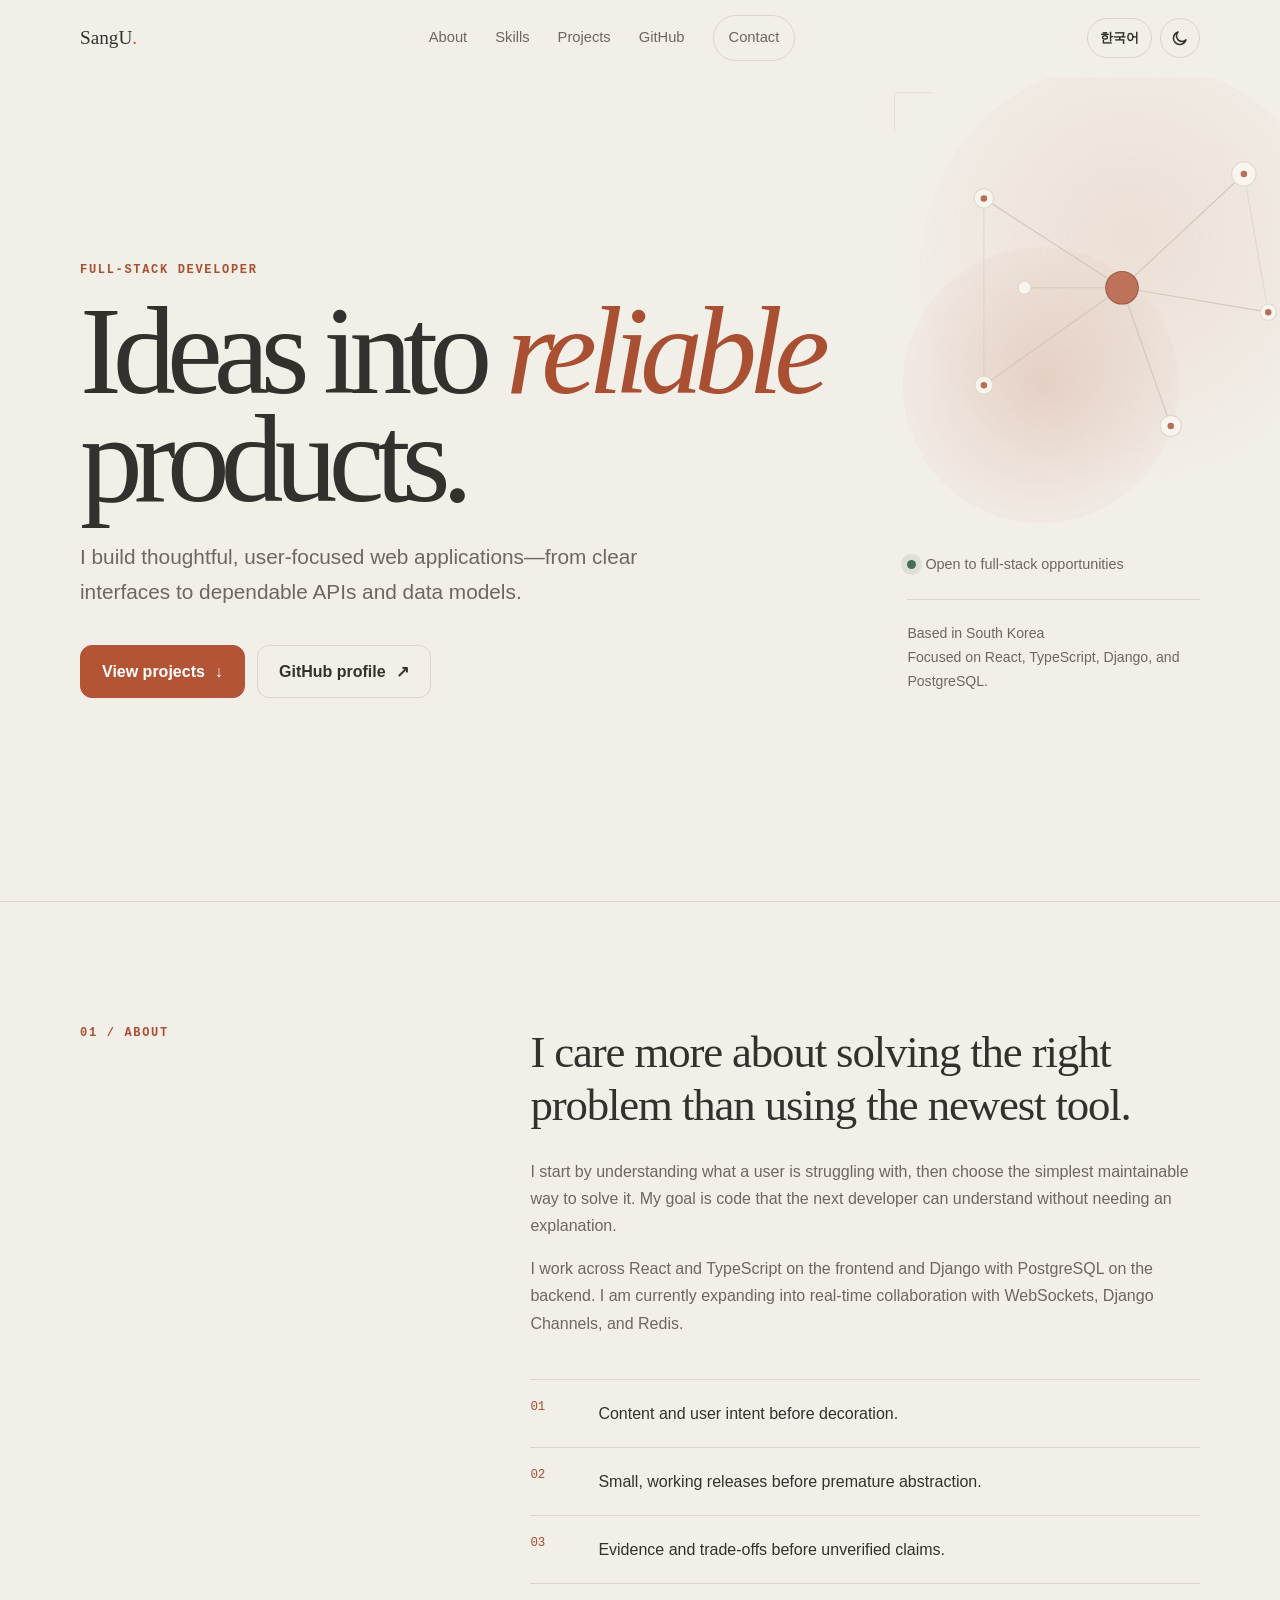
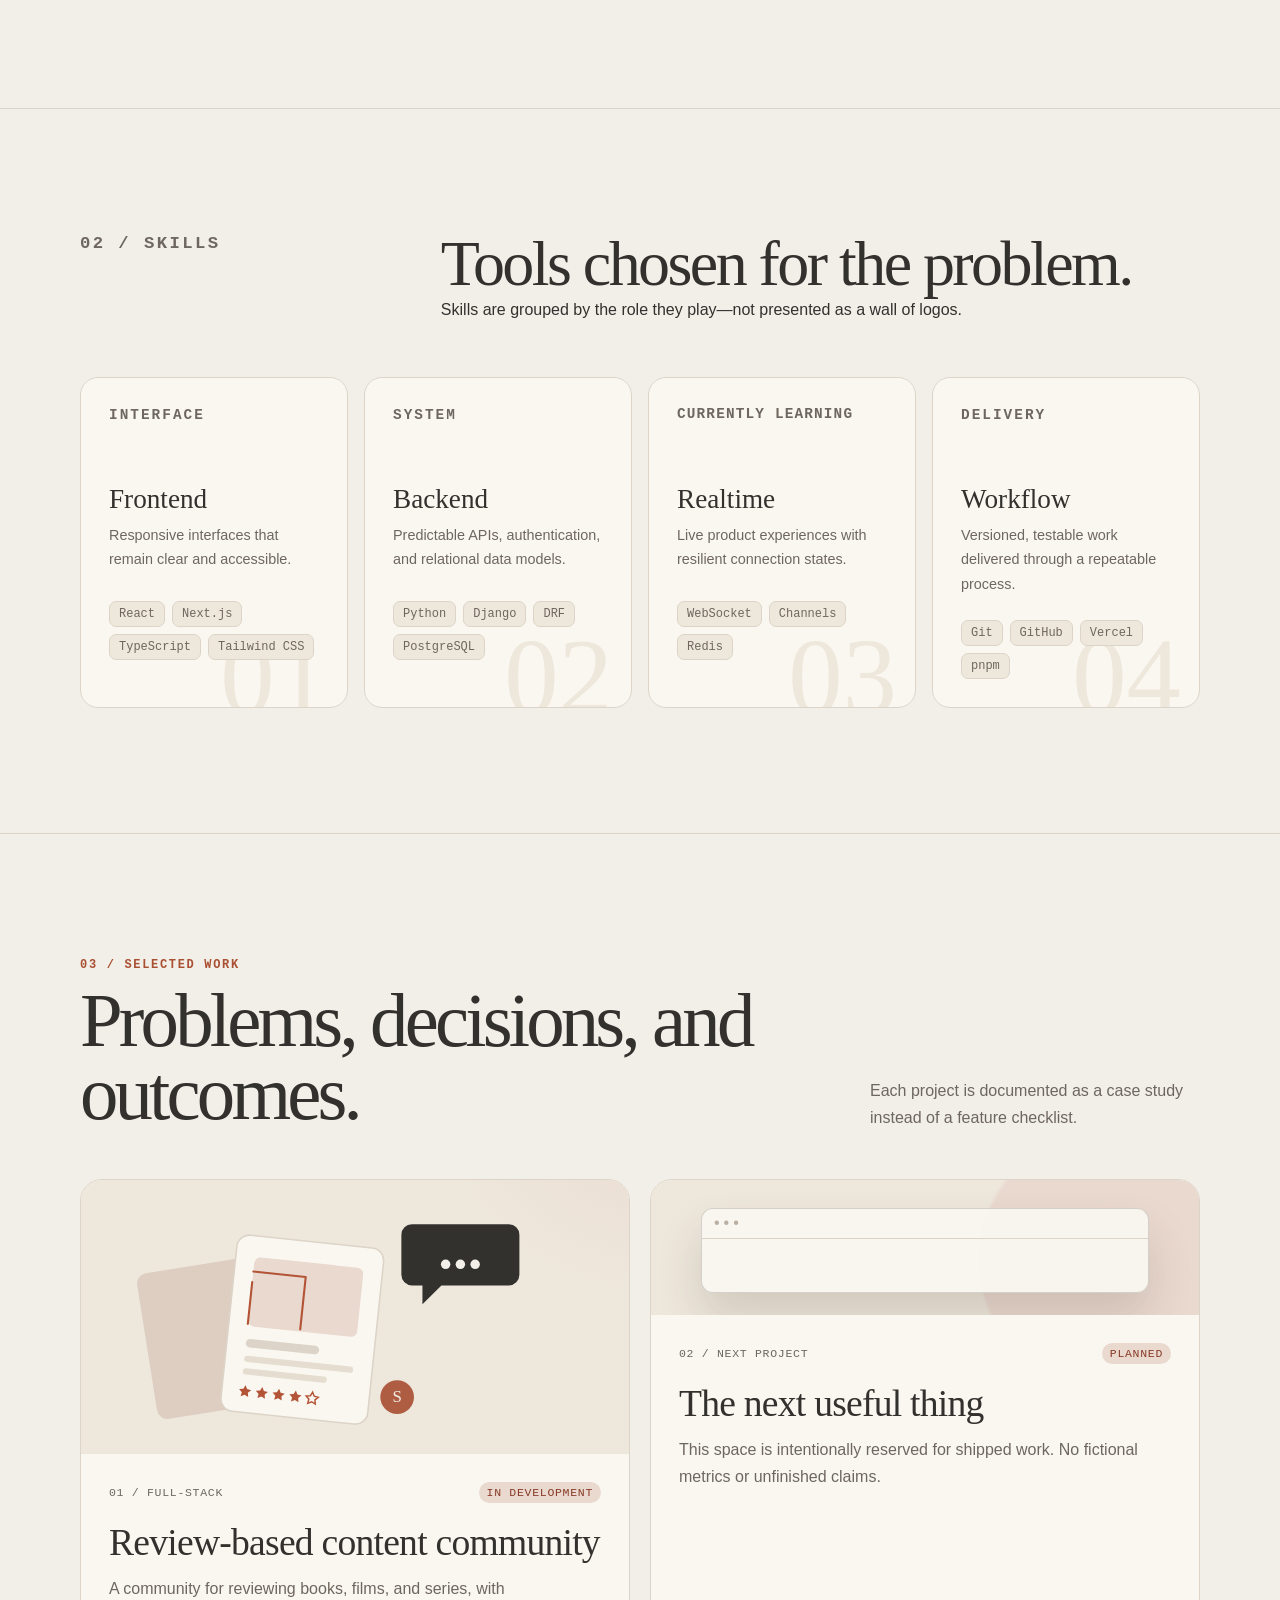
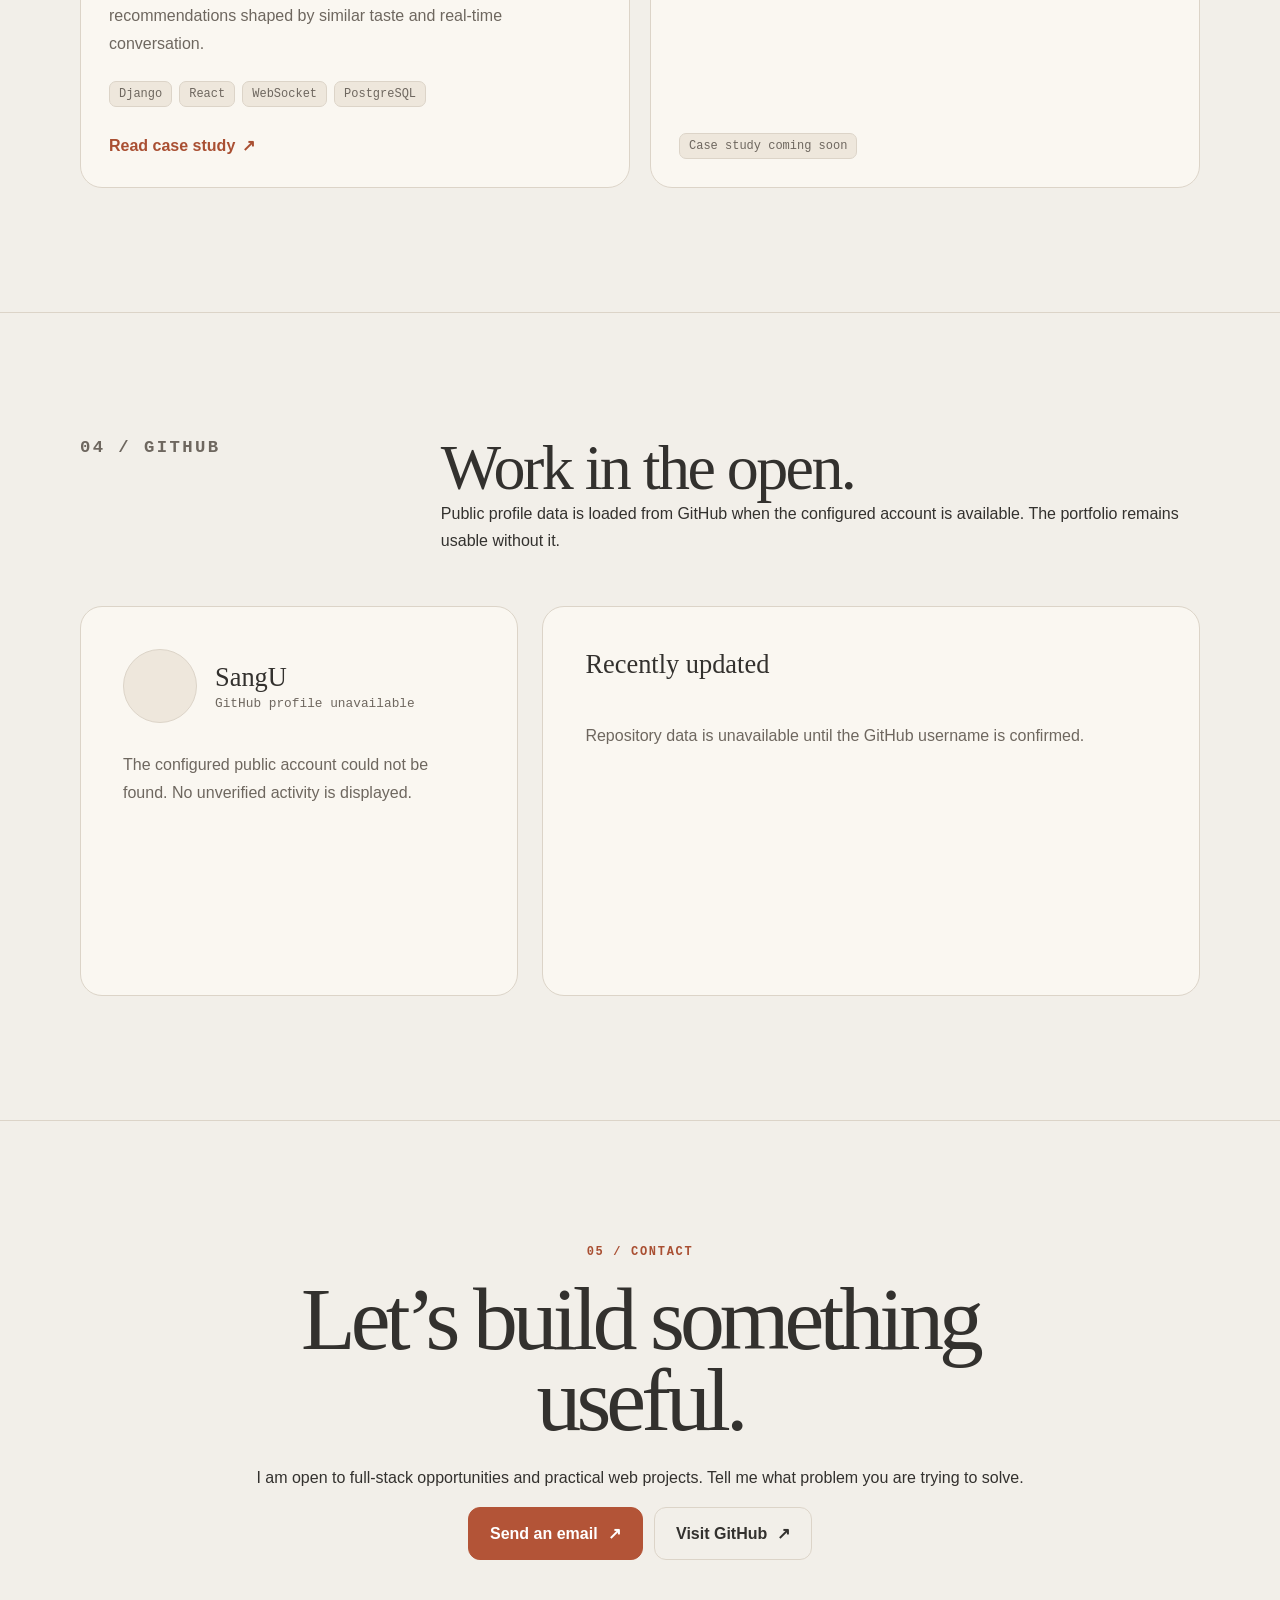
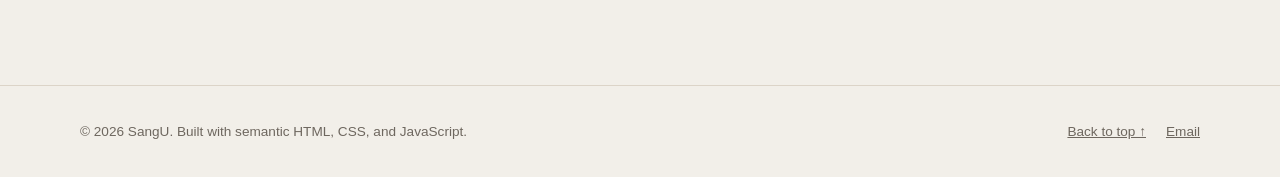
==== index.html @ 3a6cdaec "feat: add dark mode and Korean language support Dark mode: system-preference default (prefers-color-" ====
<!doctype html>
<html lang="en">
<head>
  <meta charset="utf-8">
  <meta name="viewport" content="width=device-width, initial-scale=1">
  <meta name="description" id="meta-description" content="SangU is a full-stack developer building thoughtful, reliable, and user-focused web applications.">
  <meta name="theme-color" content="#f2efe9" id="theme-color-meta">
  <script>
    (function () {
      try {
        var theme = localStorage.getItem('theme');
        if (theme === 'light' || theme === 'dark') document.documentElement.setAttribute('data-theme', theme);
        var lang = localStorage.getItem('lang') || (navigator.language && navigator.language.toLowerCase().indexOf('ko') === 0 ? 'ko' : 'en');
        if (lang === 'ko') document.documentElement.setAttribute('lang', 'ko');
      } catch (e) {}
    })();
  </script>
  <meta property="og:type" content="website">
  <meta property="og:url" content="https://sangu-portfolio.vercel.app/">
  <meta property="og:title" id="meta-og-title" content="SangU — Full-Stack Developer">
  <meta property="og:description" id="meta-og-description" content="Thoughtful web applications, from interface to infrastructure.">
  <meta property="og:image" content="https://sangu-portfolio.vercel.app/og-image.png">
  <meta property="og:image:width" content="1200">
  <meta property="og:image:height" content="630">
  <meta name="twitter:card" content="summary_large_image">
  <meta name="twitter:image" content="https://sangu-portfolio.vercel.app/og-image.png">
  <title>SangU — Full-Stack Developer</title>
  <link rel="canonical" href="https://sangu-portfolio.vercel.app/">
  <link rel="icon" type="image/svg+xml" href="favicon.svg">
  <link rel="stylesheet" href="styles.css">
  <script src="script.js" defer></script>
  <script type="application/ld+json">
    {
      "@context": "https://schema.org",
      "@type": "Person",
      "name": "Sang U Do",
      "alternateName": "SangU",
      "url": "https://github.com/Heesi-ong",
      "sameAs": ["https://github.com/Heesi-ong"],
      "jobTitle": "Full-Stack Developer"
    }
  </script>
  <script type="application/ld+json">
    {
      "@context": "https://schema.org",
      "@type": "WebSite",
      "name": "SangU — Full-Stack Developer",
      "url": "https://sangu-portfolio.vercel.app/"
    }
  </script>
</head>
<body>
  <div class="scroll-progress" aria-hidden="true"><span id="scroll-progress-bar"></span></div>
  <a class="skip-link" href="#main" data-i18n="a11y.skipLink">Skip to content</a>
  <header class="site-header" id="site-header">
    <div class="container nav-wrap">
      <a class="brand" href="#top" data-i18n-aria="nav.home" aria-label="SangU home">SangU<span>.</span></a>
      <nav class="desktop-nav" data-i18n-aria="nav.primary" aria-label="Primary navigation">
        <a href="#about" data-i18n="nav.about">About</a><a href="#skills" data-i18n="nav.skills">Skills</a><a href="#projects" data-i18n="nav.projects">Projects</a><a href="#github" data-i18n="nav.github">GitHub</a><a class="nav-cta" href="#contact" data-i18n="nav.contact">Contact</a>
      </nav>
      <div class="header-controls">
        <button class="lang-toggle" id="lang-toggle" type="button">
          <span data-show-when="en">한국어</span><span data-show-when="ko">EN</span>
        </button>
        <button class="theme-toggle" id="theme-toggle" type="button" aria-label="Switch to dark theme">
          <svg class="icon-sun" viewBox="0 0 24 24" fill="none" stroke="currentColor" stroke-width="2" stroke-linecap="round" aria-hidden="true"><circle cx="12" cy="12" r="4.2"/><path d="M12 2.5v3M12 18.5v3M4.2 4.2l2.1 2.1M17.7 17.7l2.1 2.1M2.5 12h3M18.5 12h3M4.2 19.8l2.1-2.1M17.7 6.3l2.1-2.1"/></svg>
          <svg class="icon-moon" viewBox="0 0 24 24" fill="none" stroke="currentColor" stroke-width="2" stroke-linecap="round" stroke-linejoin="round" aria-hidden="true"><path d="M20 14.5A8.5 8.5 0 1 1 9.5 4a6.8 6.8 0 0 0 10.5 10.5Z"/></svg>
        </button>
      </div>
      <button class="menu-button" id="menu-button" type="button" aria-expanded="false" aria-controls="mobile-nav" aria-label="Open navigation">
        <span></span><span></span><span></span>
      </button>
    </div>
    <nav class="mobile-nav" id="mobile-nav" data-i18n-aria="nav.mobile" aria-label="Mobile navigation">
      <a href="#about" data-i18n="nav.about">About</a><a href="#skills" data-i18n="nav.skills">Skills</a><a href="#projects" data-i18n="nav.projects">Projects</a><a href="#github" data-i18n="nav.github">GitHub</a><a href="#contact" data-i18n="nav.contact">Contact</a>
    </nav>
  </header>

  <main id="main">
    <section class="hero" id="top">
      <img class="hero-art" src="hero-art.svg" alt="" aria-hidden="true" data-parallax>
      <div class="container hero-grid">
        <div data-reveal>
          <p class="eyebrow" data-i18n="hero.eyebrow">Full-Stack Developer</p>
          <h1 data-i18n-html="hero.h1">Ideas into <em>reliable</em> products.</h1>
          <p class="hero-copy" data-i18n="hero.copy">I build thoughtful, user-focused web applications—from clear interfaces to dependable APIs and data models.</p>
          <div class="actions">
            <a class="button button-primary" href="#projects"><span data-i18n="hero.viewProjects">View projects</span> <span aria-hidden="true">↓</span></a>
            <a class="button" href="https://github.com/Heesi-ong" target="_blank" rel="noopener noreferrer"><span data-i18n="hero.githubProfile">GitHub profile</span> <span aria-hidden="true">↗</span><span class="visually-hidden" data-i18n="a11y.newTab"> (opens in a new tab)</span></a>
          </div>
        </div>
        <aside class="hero-aside" data-reveal="right" data-i18n-aria="hero.statusAria" aria-label="Current status">
          <div class="availability"><span class="status-dot" aria-hidden="true"></span><span data-i18n="hero.availability">Open to full-stack opportunities</span></div>
          <p class="hero-note" data-i18n-html="hero.note">Based in South Korea<br>Focused on React, TypeScript, Django, and PostgreSQL.</p>
        </aside>
      </div>
    </section>

    <section class="section" id="about">
      <div class="container about-grid">
        <div data-reveal="left"><p class="eyebrow" data-i18n="about.eyebrow">01 / About</p></div>
        <div class="about-copy" data-reveal="right">
          <h2 class="visually-hidden" data-i18n="nav.about">About</h2>
          <p class="about-lead" data-i18n="about.lead">I care more about solving the right problem than using the newest tool.</p>
          <p data-i18n="about.p1">I start by understanding what a user is struggling with, then choose the simplest maintainable way to solve it. My goal is code that the next developer can understand without needing an explanation.</p>
          <p data-i18n="about.p2">I work across React and TypeScript on the frontend and Django with PostgreSQL on the backend. I am currently expanding into real-time collaboration with WebSockets, Django Channels, and Redis.</p>
          <div class="principles" data-i18n-aria="about.principlesAria" aria-label="Development principles">
            <div class="principle"><span>01</span><p data-i18n="about.principle1">Content and user intent before decoration.</p></div>
            <div class="principle"><span>02</span><p data-i18n="about.principle2">Small, working releases before premature abstraction.</p></div>
            <div class="principle"><span>03</span><p data-i18n="about.principle3">Evidence and trade-offs before unverified claims.</p></div>
          </div>
        </div>
      </div>
    </section>

    <section class="section" id="skills">
      <div class="container">
        <div class="section-heading" data-reveal>
          <p class="eyebrow" data-i18n="skills.eyebrow">02 / Skills</p>
          <div><h2 data-i18n="skills.h2">Tools chosen for the problem.</h2><p data-i18n="skills.sub">Skills are grouped by the role they play—not presented as a wall of logos.</p></div>
        </div>
        <div class="skills-grid">
          <article class="skill-card" data-tilt data-index="01" data-reveal="scale"><p class="eyebrow" data-i18n="skills.card1.eyebrow">Interface</p><h3 data-i18n="skills.card1.h3">Frontend</h3><p data-i18n="skills.card1.p">Responsive interfaces that remain clear and accessible.</p><ul class="tag-list"><li>React</li><li>Next.js</li><li>TypeScript</li><li>Tailwind CSS</li></ul></article>
          <article class="skill-card" data-tilt data-index="02" data-reveal="scale"><p class="eyebrow" data-i18n="skills.card2.eyebrow">System</p><h3 data-i18n="skills.card2.h3">Backend</h3><p data-i18n="skills.card2.p">Predictable APIs, authentication, and relational data models.</p><ul class="tag-list"><li>Python</li><li>Django</li><li>DRF</li><li>PostgreSQL</li></ul></article>
          <article class="skill-card" data-tilt data-index="03" data-reveal="scale"><p class="learning" data-i18n="skills.card3.learning">Currently learning</p><h3 data-i18n="skills.card3.h3">Realtime</h3><p data-i18n="skills.card3.p">Live product experiences with resilient connection states.</p><ul class="tag-list"><li>WebSocket</li><li>Channels</li><li>Redis</li></ul></article>
          <article class="skill-card" data-tilt data-index="04" data-reveal="scale"><p class="eyebrow" data-i18n="skills.card4.eyebrow">Delivery</p><h3 data-i18n="skills.card4.h3">Workflow</h3><p data-i18n="skills.card4.p">Versioned, testable work delivered through a repeatable process.</p><ul class="tag-list"><li>Git</li><li>GitHub</li><li>Vercel</li><li>pnpm</li></ul></article>
        </div>
      </div>
    </section>

    <section class="section" id="projects">
      <div class="container">
        <div class="projects-head" data-reveal>
          <div><p class="eyebrow" data-i18n="projects.eyebrow">03 / Selected work</p><h2 data-i18n="projects.h2">Problems, decisions, and outcomes.</h2></div>
          <p data-i18n="projects.sub">Each project is documented as a case study instead of a feature checklist.</p>
        </div>
        <div class="projects-grid">
          <article class="project-card" data-tilt data-reveal="scale">
            <div class="project-visual has-art"><img src="project-art-community.svg" alt="" aria-hidden="true" loading="lazy"></div>
            <div class="project-body">
              <div class="project-meta"><span data-i18n="projects.p1.meta1">01 / Full-stack</span><span class="status" data-i18n="projects.p1.status">In development</span></div>
              <h3 data-i18n="projects.p1.h3">Review-based content community</h3>
              <p data-i18n="projects.p1.p">A community for reviewing books, films, and series, with recommendations shaped by similar taste and real-time conversation.</p>
              <ul class="tag-list"><li>Django</li><li>React</li><li>WebSocket</li><li>PostgreSQL</li></ul>
              <button class="project-link" type="button" data-dialog="project-dialog" data-i18n="projects.p1.cta">Read case study</button>
            </div>
          </article>
          <article class="project-card placeholder-card" data-tilt data-reveal="scale">
            <div class="project-visual" aria-hidden="true"><div class="mock-window"><div class="mock-bar"></div></div></div>
            <div class="project-body">
              <div class="project-meta"><span data-i18n="projects.p2.meta1">02 / Next project</span><span class="status" data-i18n="projects.p2.status">Planned</span></div>
              <h3 data-i18n="projects.p2.h3">The next useful thing</h3>
              <p data-i18n="projects.p2.p">This space is intentionally reserved for shipped work. No fictional metrics or unfinished claims.</p>
              <ul class="tag-list"><li data-i18n="projects.p2.tag">Case study coming soon</li></ul>
            </div>
          </article>
        </div>
      </div>
    </section>

    <section class="section" id="github">
      <div class="container">
        <div class="section-heading" data-reveal>
          <p class="eyebrow" data-i18n="github.eyebrow">04 / GitHub</p>
          <div><h2 data-i18n="github.h2">Work in the open.</h2><p data-i18n="github.sub">Public profile data is loaded from GitHub when the configured account is available. The portfolio remains usable without it.</p></div>
        </div>
        <div class="github-shell" data-reveal="scale" aria-live="polite">
          <section class="github-profile" id="github-profile" data-i18n-aria="github.profileAria" aria-label="GitHub profile">
            <div class="github-user"><div class="github-avatar" aria-hidden="true"></div><div><h3>Sang U Do</h3><p>@Heesi-ong</p></div></div>
            <p class="github-bio" data-i18n="github.bioFallback">Public projects, experiments, and learning notes.</p>
            <a class="button" href="https://github.com/Heesi-ong" target="_blank" rel="noopener noreferrer"><span data-i18n="github.openProfile">Open GitHub profile</span> ↗<span class="visually-hidden" data-i18n="a11y.newTab"> (opens in a new tab)</span></a>
          </section>
          <section class="github-repos" data-i18n-aria="github.reposAria" aria-label="Recent repositories"><h3 data-i18n="github.recentlyUpdated">Recently updated</h3><ul class="repo-list" id="repo-list"><li class="github-message" data-i18n="github.loading">Loading recent public repositories…</li></ul></section>
        </div>
      </div>
    </section>

    <section class="section contact" id="contact">
      <div class="container" data-reveal>
        <p class="eyebrow" data-i18n="contact.eyebrow">05 / Contact</p>
        <h2 data-i18n="contact.h2">Let’s build something useful.</h2>
        <p data-i18n="contact.p">I am open to full-stack opportunities and practical web projects. Tell me what problem you are trying to solve.</p>
        <div class="actions"><a class="button button-primary" href="mailto:ehtkddn123@gmail.com"><span data-i18n="contact.email">Send an email</span> <span aria-hidden="true">↗</span></a><a class="button" href="https://github.com/Heesi-ong" target="_blank" rel="noopener noreferrer"><span data-i18n="contact.github">Visit GitHub</span> <span aria-hidden="true">↗</span><span class="visually-hidden" data-i18n="a11y.newTab"> (opens in a new tab)</span></a></div>
      </div>
    </section>
  </main>

  <footer><div class="container footer-wrap"><span data-i18n-html="footer.text">© <span id="year"></span> SangU. Built with semantic HTML, CSS, and JavaScript.</span><div class="footer-links"><a href="#top" data-i18n="footer.backToTop">Back to top ↑</a><a href="mailto:ehtkddn123@gmail.com" data-i18n="footer.email">Email</a></div></div></footer>

  <dialog id="project-dialog" aria-labelledby="case-title">
    <div class="dialog-inner">
      <button class="dialog-close" type="button" data-i18n-aria="dialog.closeAria" aria-label="Close case study">✕</button>
      <p class="eyebrow" data-i18n="dialog.eyebrow">Case study / In development</p>
      <h2 id="case-title" data-i18n="projects.p1.h3">Review-based content community</h2>
      <p class="dialog-summary" data-i18n="dialog.summary">A full-stack community where people review books, films, and series, discover recommendations through shared taste, and discuss content in real time.</p>
      <div class="case-grid">
        <div class="case-item"><span data-i18n="dialog.role.label">Role</span><strong data-i18n="dialog.role.value">Full-Stack Developer</strong></div>
        <div class="case-item"><span data-i18n="dialog.stack.label">Stack</span><strong>Django · React · PostgreSQL</strong></div>
        <div class="case-item"><span data-i18n="dialog.status.label">Status</span><strong data-i18n="projects.p1.status">In development</strong></div>
        <div class="case-item"><span data-i18n="dialog.focus.label">Focus</span><strong data-i18n="dialog.focus.value">Discovery · Realtime conversation</strong></div>
      </div>
      <section class="case-section"><h3 data-i18n="dialog.problem.h3">The problem</h3><p data-i18n="dialog.problem.p">Ratings alone do not explain why someone enjoyed a work, while broad recommendation systems often ignore the context behind personal taste.</p></section>
      <section class="case-section"><h3 data-i18n="dialog.approach.h3">The approach</h3><p data-i18n="dialog.approach.p">Reviews are treated as the primary signal. The product connects structured ratings with written context and enables conversation without separating discovery from discussion.</p></section>
      <section class="case-section"><h3 data-i18n="dialog.technical.h3">Technical direction</h3><p data-i18n="dialog.technical.p">Django and PostgreSQL own the domain model and API. React delivers the browsing experience, while Django Channels and Redis are being evaluated for connection state and live chat.</p></section>
      <section class="case-section"><h3 data-i18n="dialog.tradeoff.h3">Current trade-off</h3><p data-i18n="dialog.tradeoff.p">The project prioritizes a reliable review and discovery flow before adding realtime complexity. Live features will only ship after their failure and reconnection states are defined.</p></section>

    </div>
  </dialog>


</body>
</html>
---- styles.css ----
:root {
      --bg: #f2efe9;
      --surface: #faf7f1;
      --surface-strong: #eee7dc;
      --text: #33312e;
      --muted: #6e675f;
      --line: #dcd4c8;
      --accent: #b35437;
      --accent-text: #a94f32;
      --accent-dark: #883b27;
      --accent-soft: #ead9cf;
      --success: #476c58;
      --success-glow: rgba(71, 108, 88, .12);
      --header-bg: rgba(242, 239, 233, .84);
      --radius: 18px;
      --shadow: 0 22px 60px rgba(61, 47, 38, .10);
      --sans: Inter, ui-sans-serif, -apple-system, BlinkMacSystemFont, "Segoe UI", sans-serif;
      --serif: Georgia, "Times New Roman", serif;
      --mono: "SFMono-Regular", Consolas, "Liberation Mono", monospace;
    }

    /* Dark palette: contrast-checked against WCAG AA (see Readme.md §16) */
    @media (prefers-color-scheme: dark) {
      :root:not([data-theme="light"]) {
        --bg: #211d19;
        --surface: #2a2420;
        --surface-strong: #362e27;
        --text: #f0ece5;
        --muted: #ab9f92;
        --line: #453b32;
        --accent: #b35437;
        --accent-text: #e08a63;
        --accent-dark: #9c4529;
        --accent-soft: #3a2e26;
        --success: #8fb89d;
        --success-glow: rgba(143, 184, 157, .18);
        --header-bg: rgba(33, 29, 25, .82);
        --shadow: 0 22px 60px rgba(0, 0, 0, .45);
      }
    }
    :root[data-theme="dark"] {
      --bg: #211d19;
      --surface: #2a2420;
      --surface-strong: #362e27;
      --text: #f0ece5;
      --muted: #ab9f92;
      --line: #453b32;
      --accent: #b35437;
      --accent-text: #e08a63;
      --accent-dark: #9c4529;
      --accent-soft: #3a2e26;
      --success: #8fb89d;
      --success-glow: rgba(143, 184, 157, .18);
      --header-bg: rgba(33, 29, 25, .82);
      --shadow: 0 22px 60px rgba(0, 0, 0, .45);
    }

    * { box-sizing: border-box; }
    body { transition: background-color .25s ease, color .25s ease; }

    /* Korean uses a dedicated serif (Georgia has no Hangul glyphs) and looser
       tracking/line-height — the Latin display type's tight negative letter-spacing
       and condensed line-height overlap CJK glyphs. */
    html:lang(ko) { --serif: "Noto Serif KR", Georgia, "Times New Roman", serif; }
    html:lang(ko) .hero h1,
    html:lang(ko) .section-heading h2,
    html:lang(ko) .projects-head h2,
    html:lang(ko) .contact h2,
    html:lang(ko) .dialog-inner h2,
    html:lang(ko) .not-found h1 { letter-spacing: 0; line-height: 1.3; }
    html:lang(ko) .about-lead,
    html:lang(ko) .project-card h3 { letter-spacing: 0; line-height: 1.4; }
    html:lang(ko) .hero h1 { font-size: clamp(2.4rem, 6.2vw, 4.6rem); max-width: 720px; }
    html:lang(ko) .contact h2 { font-size: clamp(2rem, 4.6vw, 3.6rem); }
    html:lang(ko) .projects-head h2 { font-size: clamp(1.8rem, 3.8vw, 2.9rem); }
    html:lang(ko) .dialog-inner h2 { font-size: clamp(1.7rem, 4.4vw, 2.8rem); }
    html:lang(ko) .section-heading h2 { font-size: clamp(1.6rem, 3.2vw, 2.6rem); }
    html:lang(ko) .about-lead { font-size: clamp(1.4rem, 2.8vw, 2.1rem); }
    html:lang(ko) .not-found h1 { font-size: clamp(2rem, 4.6vw, 3.4rem); }
    html { scroll-behavior: smooth; scroll-padding-top: 96px; }
    body {
      margin: 0;
      background: var(--bg);
      color: var(--text);
      font-family: var(--sans);
      font-size: 16px;
      line-height: 1.7;
      -webkit-font-smoothing: antialiased;
    }
    body.menu-open { overflow: hidden; }
    a { color: inherit; }
    button, a { -webkit-tap-highlight-color: transparent; }
    button { font: inherit; }
    img { display: block; max-width: 100%; }
    ::selection { color: white; background: var(--accent); }
    :focus-visible { outline: 3px solid var(--accent); outline-offset: 4px; }
    .visually-hidden {
      position: absolute; width: 1px; height: 1px; padding: 0; margin: -1px;
      overflow: hidden; clip: rect(0, 0, 0, 0); white-space: nowrap; border: 0;
    }

    .scroll-progress {
      position: fixed; z-index: 150; inset: 0 0 auto; height: 3px;
      pointer-events: none;
    }
    .scroll-progress span {
      display: block; width: 100%; height: 100%; background: var(--accent);
      transform: scaleX(0); transform-origin: left center; will-change: transform;
    }
    .skip-link {
      position: fixed; top: 12px; left: 12px; z-index: 200;
      padding: 10px 14px; border-radius: 8px; background: var(--text); color: white;
      transform: translateY(-160%); transition: transform .2s ease;
    }
    .skip-link:focus { transform: translateY(0); }
    .container { width: min(1120px, calc(100% - 40px)); margin-inline: auto; }
    .eyebrow {
      margin: 0; color: var(--accent-text); font: 600 .75rem/1.3 var(--mono);
      letter-spacing: .14em; text-transform: uppercase;
    }
    .section { padding: clamp(76px, 10vw, 124px) 0; border-top: 1px solid var(--line); }
    .section-heading { display: grid; grid-template-columns: minmax(160px, .42fr) 1fr; gap: 42px; }
    .section-heading h2, .section-heading p { margin: 0; }
    .section-heading h2 { font: 500 clamp(2.2rem, 5vw, 4.6rem)/.98 var(--serif); letter-spacing: -.04em; }
    .section-heading > p { max-width: 640px; color: var(--muted); font-size: 1.08rem; }

    .site-header {
      position: sticky; top: 0; z-index: 100; border-bottom: 1px solid transparent;
      background: var(--header-bg); backdrop-filter: blur(16px);
      transition: border-color .2s ease, box-shadow .2s ease;
    }
    .site-header.scrolled { border-color: var(--line); box-shadow: 0 8px 30px rgba(61,47,38,.05); }
    .nav-wrap { min-height: 76px; display: flex; align-items: center; justify-content: space-between; gap: 24px; }
    .brand { font: 500 1.2rem var(--serif); text-decoration: none; }
    .brand span { color: var(--accent); }
    .desktop-nav { display: flex; align-items: center; gap: 28px; }
    .desktop-nav a { color: var(--muted); font-size: .92rem; text-decoration: none; transition: color .2s ease; }
    .desktop-nav a:hover { color: var(--text); }
    .nav-cta { padding: 9px 15px; border: 1px solid var(--line); border-radius: 999px; }
    .header-controls { display: flex; align-items: center; gap: 8px; }
    .lang-toggle, .theme-toggle {
      display: inline-flex; align-items: center; justify-content: center; height: 40px; min-width: 40px;
      padding: 0 12px; border: 1px solid var(--line); border-radius: 999px; background: transparent; color: var(--text);
      font: 650 .8rem var(--mono); cursor: pointer; transition: transform .2s ease, border-color .2s ease, background .2s ease;
    }
    .lang-toggle:hover, .theme-toggle:hover { border-color: var(--accent); background: var(--surface); }
    .lang-toggle:active, .theme-toggle:active { transform: scale(.94); }
    .theme-toggle { padding: 0; }
    .theme-toggle svg { width: 18px; height: 18px; }
    .theme-toggle .icon-sun { display: none; }
    @media (prefers-color-scheme: dark) {
      :root:not([data-theme="light"]) .theme-toggle .icon-moon { display: none; }
      :root:not([data-theme="light"]) .theme-toggle .icon-sun { display: block; }
    }
    :root[data-theme="dark"] .theme-toggle .icon-moon { display: none; }
    :root[data-theme="dark"] .theme-toggle .icon-sun { display: block; }
    html:lang(ko) .lang-toggle [data-show-when="en"] { display: none; }
    html:not(:lang(ko)) .lang-toggle [data-show-when="ko"] { display: none; }
    .menu-button { display: none; width: 44px; height: 44px; border: 1px solid var(--line); border-radius: 12px; background: transparent; cursor: pointer; }
    .menu-button span { display: block; width: 20px; height: 2px; margin: 4px auto; border-radius: 4px; background: var(--text); transition: transform .2s ease, opacity .2s ease; }
    .menu-button[aria-expanded="true"] span:first-child { transform: translateY(6px) rotate(45deg); }
    .menu-button[aria-expanded="true"] span:nth-child(2) { opacity: 0; }
    .menu-button[aria-expanded="true"] span:last-child { transform: translateY(-6px) rotate(-45deg); }
    .mobile-nav { display: none; }

    .hero { min-height: min(860px, calc(100vh - 76px)); display: grid; align-items: center; padding: 80px 0 96px; }
    .hero-grid { display: grid; grid-template-columns: 1.45fr .55fr; align-items: end; gap: 56px; }
    .hero h1 { max-width: 900px; margin: 18px 0 26px; font: 400 clamp(4rem, 9.8vw, 8.3rem)/.86 var(--serif); letter-spacing: -.07em; }
    .hero h1 em { color: var(--accent-text); font-weight: 400; }
    .hero-copy { max-width: 650px; margin: 0 0 36px; color: var(--muted); font-size: clamp(1.08rem, 2vw, 1.3rem); }
    .actions { display: flex; flex-wrap: wrap; gap: 12px; }
    .button {
      display: inline-flex; min-height: 50px; align-items: center; justify-content: center; gap: 10px;
      padding: 12px 21px; border: 1px solid var(--line); border-radius: 12px;
      background: transparent; color: var(--text); font-weight: 650; text-decoration: none; cursor: pointer;
      transition: transform .2s ease, background .2s ease, border-color .2s ease, color .2s ease;
    }
    .button:hover { transform: translateY(-3px); border-color: var(--accent); background: var(--surface); }
    .button:active { transform: translateY(0) scale(.98); }
    .button-primary { color: white; border-color: var(--accent); background: var(--accent); }
    .button-primary:hover { color: white; border-color: var(--accent-dark); background: var(--accent-dark); }
    .button svg { width: 18px; height: 18px; }
    .hero-aside { padding-bottom: 5px; }
    .availability { display: flex; align-items: center; gap: 9px; color: var(--muted); font-size: .9rem; }
    .status-dot { width: 9px; height: 9px; border-radius: 50%; background: var(--success); box-shadow: 0 0 0 6px var(--success-glow); }
    .hero-note { margin: 22px 0 0; padding-top: 22px; border-top: 1px solid var(--line); color: var(--muted); font-size: .88rem; }

    .about-grid { display: grid; grid-template-columns: .65fr 1.35fr; gap: clamp(50px, 10vw, 130px); }
    .about-lead { margin: 0 0 26px; font: 400 clamp(1.7rem, 3.5vw, 3rem)/1.18 var(--serif); letter-spacing: -.025em; }
    .about-copy p:not(.about-lead) { max-width: 700px; color: var(--muted); }
    .principles { display: grid; gap: 0; margin-top: 42px; border-top: 1px solid var(--line); }
    .principle { display: grid; grid-template-columns: 52px 1fr; gap: 16px; padding: 20px 0; border-bottom: 1px solid var(--line); }
    .principle span { color: var(--accent-text); font: .78rem var(--mono); }
    .principle p { margin: 0 !important; color: var(--text) !important; }

    .skills-grid { display: grid; grid-template-columns: repeat(4, 1fr); gap: 16px; margin-top: 54px; }
    .skill-card { position: relative; z-index: 0; min-height: 310px; padding: 28px; border: 1px solid var(--line); border-radius: var(--radius); background: var(--surface); overflow: hidden; transform: perspective(900px) translateY(0) rotateX(var(--ry, 0deg)) rotateY(var(--rx, 0deg)); transition: transform .25s ease, box-shadow .25s ease, border-color .25s ease; }
    .skill-card:hover { transform: perspective(900px) translateY(-6px) rotateX(var(--ry, 0deg)) rotateY(var(--rx, 0deg)); border-color: #c4a797; box-shadow: var(--shadow); }
    .skill-card::after { content: attr(data-index); position: absolute; right: 18px; bottom: -24px; color: var(--surface-strong); font: 6.8rem/1 var(--serif); }
    .skill-card h3 { margin: 18px 0 8px; font: 500 1.7rem var(--serif); }
    .skill-card > p { min-height: 54px; margin: 0 0 24px; color: var(--muted); font-size: .9rem; }
    .tag-list { position: relative; z-index: 1; display: flex; flex-wrap: wrap; gap: 7px; margin: 0; padding: 0; list-style: none; }
    .tag-list li { padding: 5px 9px; border: 1px solid var(--line); border-radius: 7px; background: var(--surface-strong); color: var(--muted); font: .75rem var(--mono); }
    .learning { color: var(--accent-text); font: 650 .7rem var(--mono); letter-spacing: .08em; text-transform: uppercase; }

    .projects-head { display: flex; align-items: end; justify-content: space-between; gap: 30px; margin-bottom: 48px; }
    .projects-head h2 { max-width: 740px; margin: 12px 0 0; font: 500 clamp(2.7rem, 6vw, 5.4rem)/.95 var(--serif); letter-spacing: -.05em; }
    .projects-head > p { max-width: 330px; margin: 0; color: var(--muted); }
    .projects-grid { display: grid; grid-template-columns: repeat(2, 1fr); gap: 20px; }
    .project-card {
      position: relative; z-index: 0; display: flex; min-height: 550px; flex-direction: column; overflow: hidden;
      border: 1px solid var(--line); border-radius: 22px; background: var(--surface);
      transform: perspective(900px) translateY(0) rotateX(var(--ry, 0deg)) rotateY(var(--rx, 0deg));
      transition: transform .28s ease, box-shadow .28s ease, border-color .28s ease;
    }
    .project-card:hover { transform: perspective(900px) translateY(-7px) rotateX(var(--ry, 0deg)) rotateY(var(--rx, 0deg)); border-color: #c4a797; box-shadow: var(--shadow); }
    .project-visual { position: relative; min-height: 260px; overflow: hidden; background: var(--surface-strong); }
    .project-visual::before, .project-visual::after { content: ""; position: absolute; border-radius: 999px; filter: blur(1px); transition: transform .45s cubic-bezier(.2,.7,.2,1); }
    .project-visual::before { width: 260px; height: 260px; right: -40px; top: -50px; background: var(--accent-soft); }
    .project-visual::after { width: 180px; height: 180px; left: 45px; bottom: -80px; background: rgba(173,80,52,.28); }
    .project-card:hover .project-visual::before { transform: translate(-18px, 16px) scale(1.08); }
    .project-card:hover .project-visual::after { transform: translate(25px, -14px); }
    .project-visual.has-art::before, .project-visual.has-art::after { content: none; }
    .project-visual img { display: block; width: 100%; height: 100%; object-fit: cover; transform: scale(1); transition: transform .5s cubic-bezier(.2,.7,.2,1); }
    .project-card:hover .project-visual img { transform: scale(1.045); }
    .mock-window { position: absolute; z-index: 2; inset: 42px 44px 28px; border: 1px solid rgba(46,44,41,.18); border-radius: 12px; background: rgba(250,247,241,.9); box-shadow: 0 25px 45px rgba(61,47,38,.16); transform: rotate(-2deg); transition: transform .4s ease; }
    .project-card:hover .mock-window { transform: rotate(0) scale(1.02); }
    .mock-bar { height: 30px; border-bottom: 1px solid var(--line); }
    .mock-bar::before { content: "•••"; margin-left: 12px; color: #b9afa3; letter-spacing: 4px; }
    .mock-content { display: grid; grid-template-columns: 42px 1fr; gap: 12px; padding: 18px; }
    .mock-avatar { width: 42px; height: 42px; border-radius: 50%; background: var(--accent-soft); }
    .mock-lines i { display: block; height: 7px; margin: 5px 0 10px; border-radius: 10px; background: var(--line); }
    .mock-lines i:first-child { width: 42%; background: #b7aaa0; }
    .mock-lines i:nth-child(2) { width: 88%; }
    .mock-lines i:nth-child(3) { width: 66%; }
    .project-body { display: flex; flex: 1; flex-direction: column; padding: 28px; }
    .project-meta { display: flex; align-items: center; justify-content: space-between; gap: 15px; color: var(--muted); font: .72rem var(--mono); letter-spacing: .06em; text-transform: uppercase; }
    .status { padding: 4px 8px; border-radius: 999px; color: var(--accent-dark); background: var(--accent-soft); }
    @media (prefers-color-scheme: dark) { :root:not([data-theme="light"]) .status { color: var(--accent-text); } }
    :root[data-theme="dark"] .status { color: var(--accent-text); }
    .project-card h3 { margin: 20px 0 12px; font: 500 clamp(1.7rem, 3vw, 2.35rem)/1.07 var(--serif); letter-spacing: -.02em; }
    .project-card p { margin: 0 0 24px; color: var(--muted); }
    .project-card .tag-list { margin-top: auto; }
    .project-link { display: inline-flex; align-items: center; gap: 7px; margin-top: 25px; padding: 0; border: 0; background: transparent; color: var(--accent-text); font-weight: 700; text-decoration: none; cursor: pointer; }
    .project-link::after { content: "↗"; transition: transform .2s ease; }
    .project-link:hover::after { transform: translate(3px, -3px); }
    .placeholder-card { min-height: 340px; }
    .placeholder-card .project-visual { min-height: 135px; }
    .placeholder-card .project-visual::after { display: none; }
    .placeholder-card .mock-window { inset: 28px 50px 22px; transform: none; }

    .github-shell { display: grid; grid-template-columns: .8fr 1.2fr; gap: 24px; margin-top: 52px; }
    .github-profile, .github-repos { padding: clamp(26px, 4vw, 42px); border: 1px solid var(--line); border-radius: 22px; background: var(--surface); }
    .github-profile { display: flex; min-height: 390px; flex-direction: column; }
    .github-user { display: flex; align-items: center; gap: 18px; }
    .github-avatar { width: 74px; height: 74px; border: 1px solid var(--line); border-radius: 50%; background: var(--surface-strong); object-fit: cover; }
    .github-user h3 { margin: 0; font: 500 1.65rem var(--serif); }
    .github-user p { margin: 3px 0 0; color: var(--muted); font: .8rem var(--mono); }
    .github-bio { margin: 28px 0; color: var(--muted); }
    .stats { display: grid; grid-template-columns: repeat(2, 1fr); gap: 10px; margin: auto 0 24px; }
    .stat { padding: 17px; border-radius: 12px; background: var(--surface-strong); }
    .stat strong { display: block; font: 500 1.8rem var(--serif); }
    .stat span { color: var(--muted); font-size: .77rem; }
    .github-repos h3 { margin: 0 0 18px; font: 500 1.65rem var(--serif); }
    .repo-list { display: grid; gap: 0; margin: 0; padding: 0; list-style: none; }
    .repo-item { padding: 20px 0; border-top: 1px solid var(--line); }
    .repo-top { display: flex; justify-content: space-between; gap: 16px; }
    .repo-item a { font-weight: 750; text-decoration: none; }
    .repo-item a:hover { color: var(--accent-text); }
    .repo-item p { margin: 8px 0; color: var(--muted); font-size: .9rem; }
    .repo-meta { display: flex; gap: 16px; color: var(--muted); font: .72rem var(--mono); }
    .repo-language::before { content: ""; display: inline-block; width: 8px; height: 8px; margin-right: 6px; border-radius: 50%; background: var(--accent); }
    .github-message { padding: 24px 0; color: var(--muted); }
    .skeleton { overflow: hidden; border-radius: 8px; background: var(--surface-strong); }
    .skeleton::after { content: ""; display: block; height: 100%; background: linear-gradient(90deg, transparent, rgba(255,255,255,.65), transparent); animation: shimmer 1.4s infinite; }
    .skeleton-avatar { width: 74px; height: 74px; border-radius: 50%; }
    .skeleton-line { width: 70%; height: 16px; margin: 8px 0; }
    @keyframes shimmer { from { transform: translateX(-100%); } to { transform: translateX(100%); } }

    .contact { text-align: center; }
    .contact h2 { max-width: 850px; margin: 18px auto 24px; font: 500 clamp(3rem, 7vw, 6.8rem)/.9 var(--serif); letter-spacing: -.055em; }
    .contact > p:not(.eyebrow) { max-width: 620px; margin: 0 auto 35px; color: var(--muted); }
    .contact .actions { justify-content: center; }
    footer { padding: 34px 0; border-top: 1px solid var(--line); color: var(--muted); font-size: .85rem; }
    .footer-wrap { display: flex; align-items: center; justify-content: space-between; gap: 20px; }
    .footer-links { display: flex; gap: 20px; }
    .footer-links a:hover { color: var(--text); }

    .not-found { min-height: calc(100vh - 77px - 88px); display: flex; align-items: center; border-top: 0; }
    .not-found-grid { max-width: 640px; }
    .not-found h1 { margin: 18px 0 20px; font: 500 clamp(2.6rem, 6vw, 4.4rem)/1.02 var(--serif); letter-spacing: -.04em; }
    .not-found-copy { margin: 0 0 32px; color: var(--muted); font-size: 1.08rem; }

    dialog { width: min(860px, calc(100% - 32px)); max-height: calc(100vh - 32px); padding: 0; overflow: auto; border: 1px solid var(--line); border-radius: 22px; background: var(--surface); color: var(--text); box-shadow: 0 35px 100px rgba(30,24,20,.28); }
    dialog::backdrop { background: rgba(46,44,41,.55); backdrop-filter: blur(5px); }
    .dialog-inner { padding: clamp(28px, 5vw, 56px); }
    .dialog-close { position: sticky; z-index: 3; top: 18px; float: right; width: 44px; height: 44px; border: 1px solid var(--line); border-radius: 50%; background: var(--surface); cursor: pointer; }
    .dialog-close:hover { background: var(--surface-strong); }
    .dialog-inner h2 { margin: 18px 0; font: 500 clamp(2.5rem, 7vw, 5rem)/.95 var(--serif); letter-spacing: -.04em; }
    .dialog-summary { max-width: 670px; color: var(--muted); font-size: 1.1rem; }
    .case-grid { display: grid; grid-template-columns: repeat(2, 1fr); gap: 14px; margin: 36px 0; }
    .case-item { padding: 20px; border: 1px solid var(--line); border-radius: 12px; }
    .case-item span { color: var(--muted); font: .7rem var(--mono); text-transform: uppercase; }
    .case-item strong { display: block; margin-top: 6px; }
    .case-section { padding: 28px 0; border-top: 1px solid var(--line); }
    .case-section h3 { margin: 0 0 10px; font: 500 1.6rem var(--serif); }
    .case-section p { margin: 0; color: var(--muted); }

    .js [data-reveal] {
      --reveal-x: 0;
      --reveal-y: 24px;
      --reveal-scale: 1;
      opacity: 0;
      translate: var(--reveal-x) var(--reveal-y);
      scale: var(--reveal-scale);
      transition: opacity .55s ease, translate .55s cubic-bezier(.2,.65,.2,1), scale .55s cubic-bezier(.2,.65,.2,1);
    }
    .js [data-reveal="left"] { --reveal-x: -32px; --reveal-y: 0; }
    .js [data-reveal="right"] { --reveal-x: 32px; --reveal-y: 0; }
    .js [data-reveal="scale"] { --reveal-y: 16px; --reveal-scale: .97; }
    .js [data-reveal].visible { opacity: 1; translate: 0 0; scale: 1; }

    .hero { position: relative; overflow: clip; }
    .hero-art {
      position: absolute; z-index: 0; top: -4%; right: -8%; width: min(520px, 42vw); height: auto;
      transform: translateY(var(--parallax-y, 0px)); opacity: .8; pointer-events: none;
      user-select: none;
    }
    .hero-grid { position: relative; z-index: 1; }
    @keyframes heroArtDrift { 0%, 100% { transform: translateY(var(--parallax-y, 0px)); } 50% { transform: translateY(calc(var(--parallax-y, 0px) - 14px)); } }
    .js .hero-art { animation: heroArtDrift 9s ease-in-out infinite; }

    [data-tilt] { position: relative; z-index: 0; }
    [data-tilt]::before {
      content: ""; position: absolute; z-index: -1; inset: 0; border-radius: inherit;
      background: radial-gradient(240px circle at var(--mx, 50%) var(--my, 50%), rgba(179,84,55,.16), transparent 70%);
      opacity: 0; transition: opacity .3s ease;
    }
    @media (hover: hover) and (pointer: fine) {
      [data-tilt]:hover::before { opacity: 1; }
    }

    @media (hover: hover) and (pointer: fine) {
      .button { will-change: transform; }
    }

    @media (max-width: 920px) {
      .hero-art { display: none; }
      .hero-grid, .about-grid, .github-shell { grid-template-columns: 1fr; }
      .hero-aside { max-width: 420px; }
      .skills-grid { grid-template-columns: repeat(2, 1fr); }
      .project-card { min-height: 500px; }
    }
    @media (max-width: 720px) {
      .container { width: min(100% - 32px, 1120px); }
      .desktop-nav { display: none; }
      .menu-button { display: block; }
      .mobile-nav { position: fixed; inset: 76px 0 auto; display: grid; gap: 0; padding: 15px 20px 25px; border-bottom: 1px solid var(--line); background: var(--bg); transform: translateY(-130%); opacity: 0; visibility: hidden; transition: transform .25s ease, opacity .25s ease, visibility .25s; }
      .mobile-nav.open { transform: translateY(0); opacity: 1; visibility: visible; }
      .mobile-nav a { padding: 14px 5px; border-bottom: 1px solid var(--line); font: 500 1.35rem var(--serif); text-decoration: none; }
      .hero { min-height: auto; padding-top: 95px; }
      .hero h1 { font-size: clamp(3.8rem, 19vw, 6rem); }
      .section-heading { grid-template-columns: 1fr; gap: 22px; }
      .projects-head { align-items: start; flex-direction: column; }
      .projects-grid, .skills-grid { grid-template-columns: 1fr; }
      .project-card { min-height: auto; }
      .skill-card { min-height: 270px; }
      .case-grid { grid-template-columns: 1fr; }
      .footer-wrap { align-items: flex-start; flex-direction: column; }
    }
    @media (max-width: 430px) {
      .hero h1 { font-size: 3.65rem; }
      .actions .button { width: 100%; }
      .mock-window { inset-inline: 24px; }
      .project-body, .skill-card { padding: 23px; }
    }
    @media (prefers-reduced-motion: reduce) {
      html { scroll-behavior: auto; }
      *, *::before, *::after { animation-duration: .01ms !important; animation-iteration-count: 1 !important; transition-duration: .01ms !important; }
      .scroll-progress { display: none; }
      .js [data-reveal] { opacity: 1; translate: none; scale: 1; }
    }
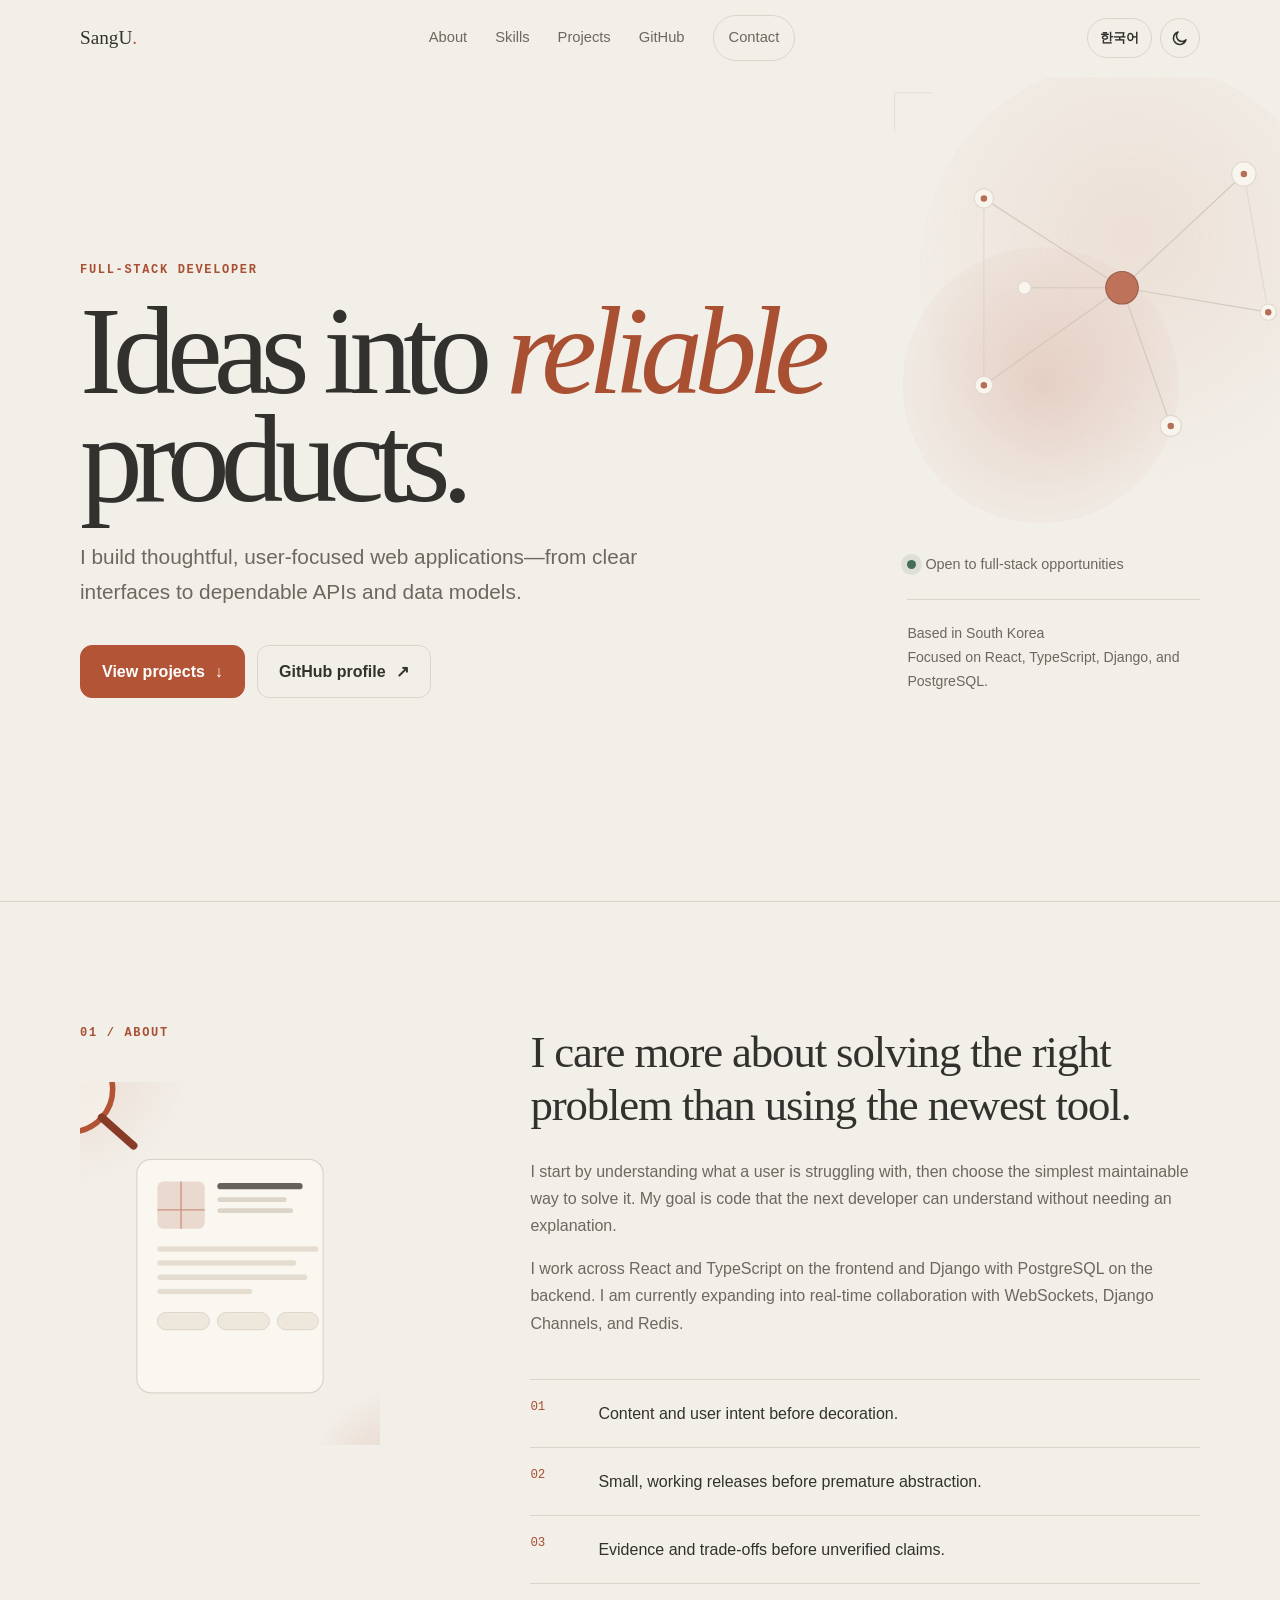
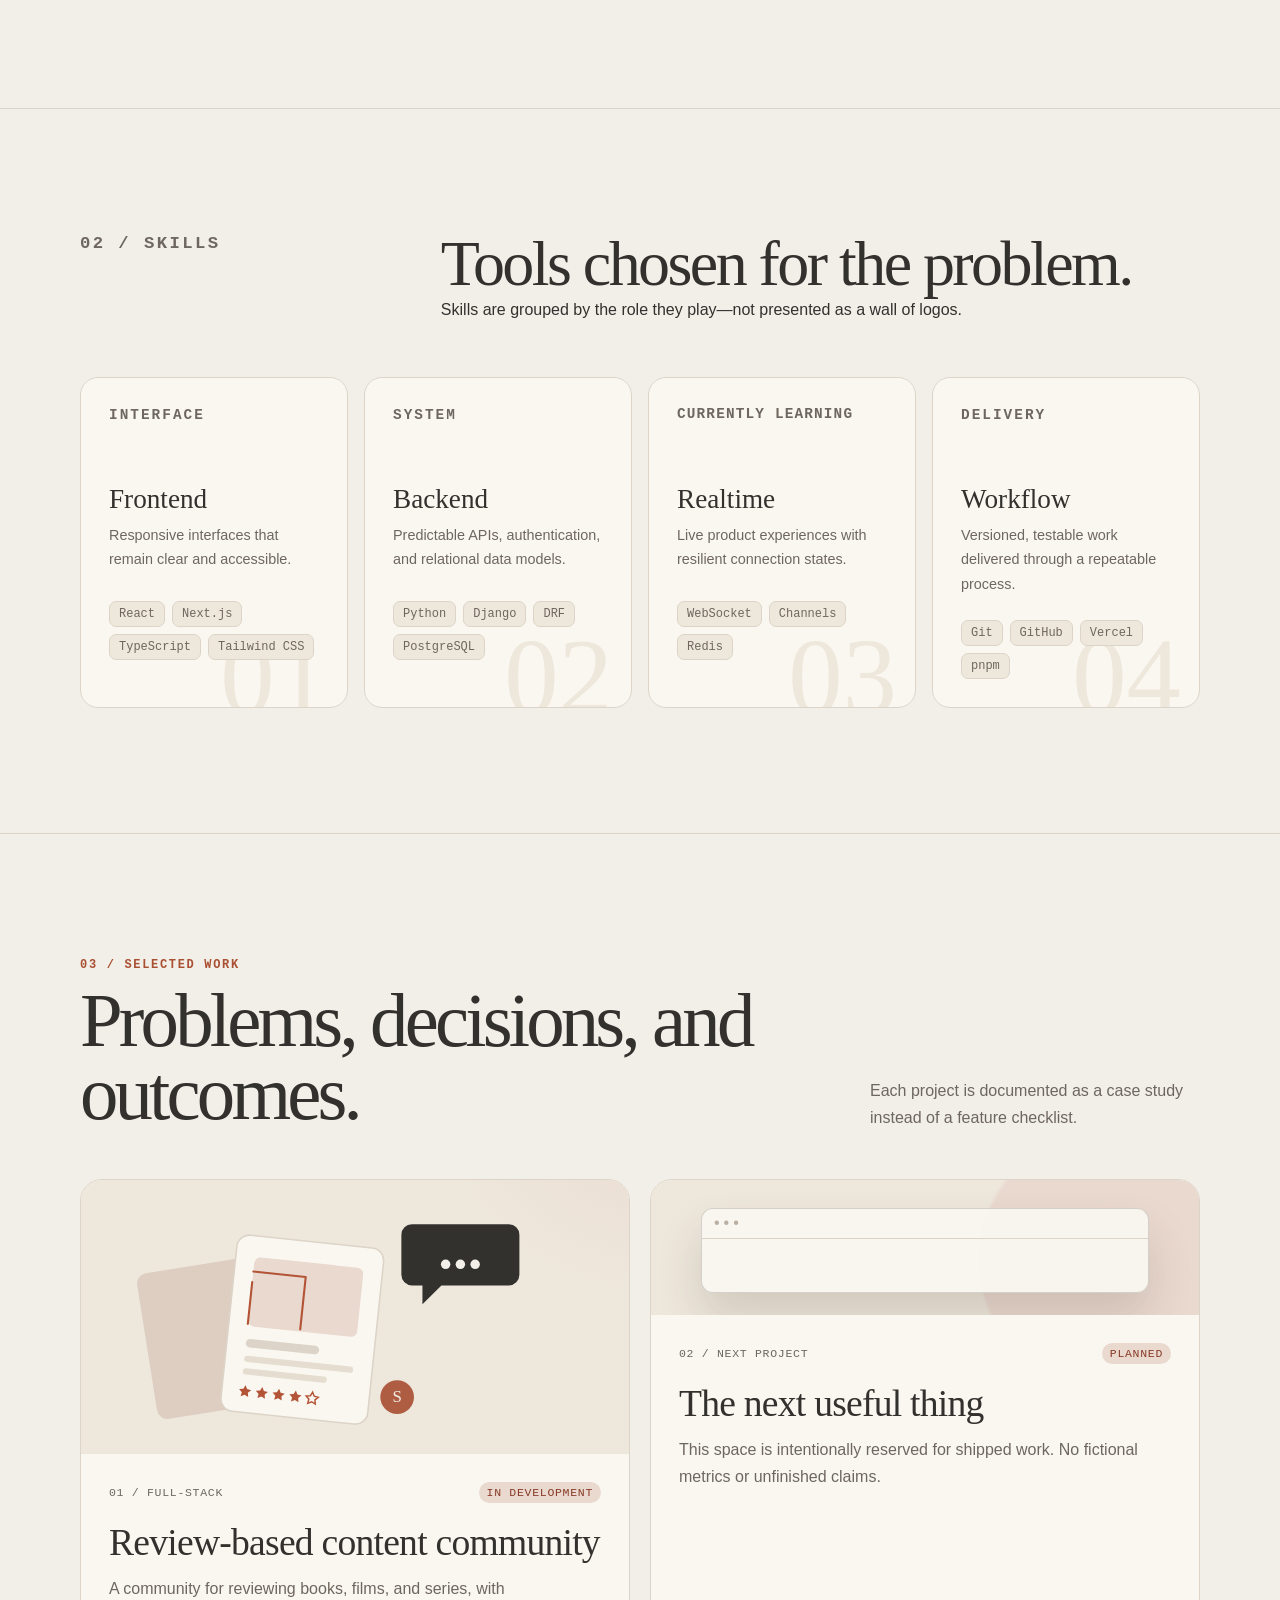
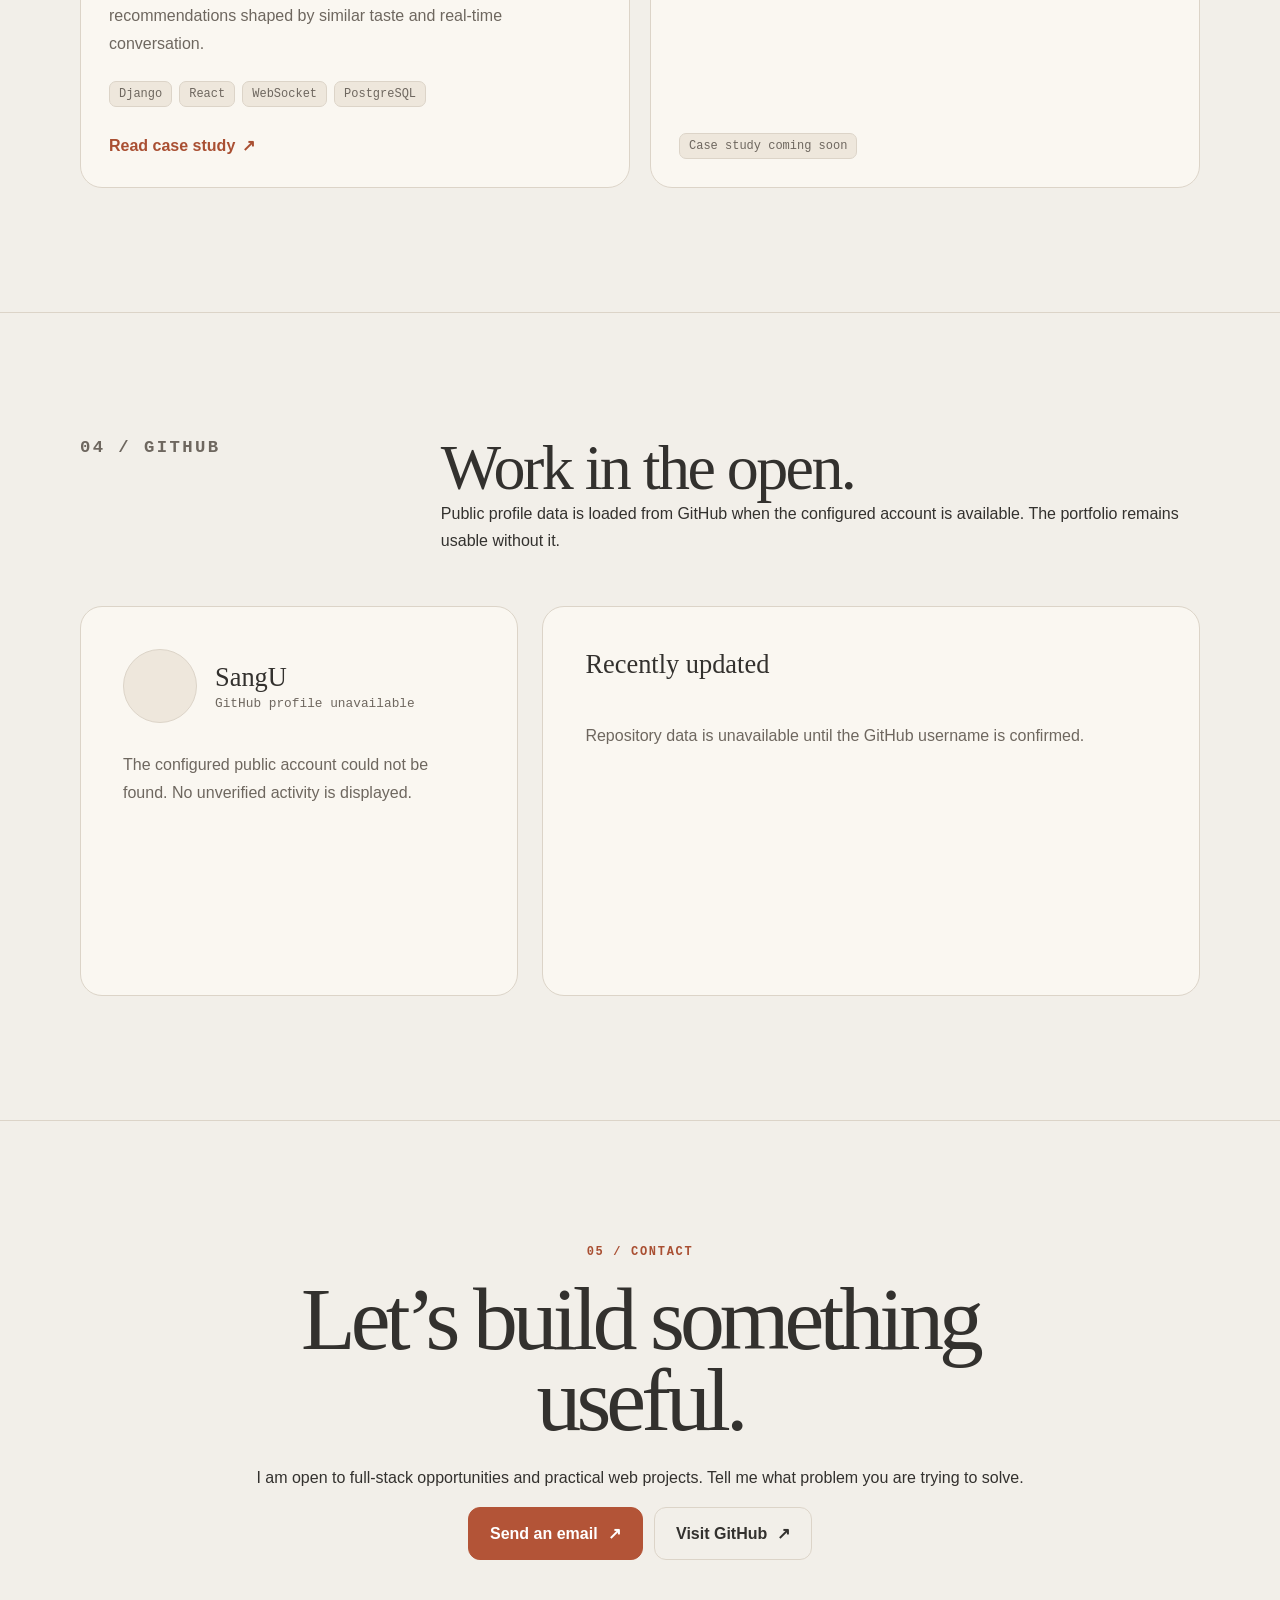
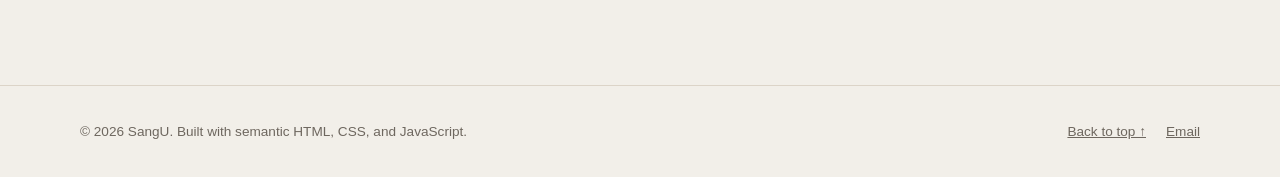
==== commit 034e0782: "feat: add animated illustration to the About section About was the only text-only section with no vi" ====
--- a/index.html
+++ b/index.html
@@ -50,6 +50,13 @@
   </script>
 </head>
 <body>
+  <div id="preloader" aria-hidden="true">
+    <div class="preloader-inner">
+      <span class="preloader-mark">SangU<span>.</span></span>
+      <span class="preloader-bar"><i></i></span>
+    </div>
+  </div>
+  <noscript><style>#preloader{display:none}</style></noscript>
   <div class="scroll-progress" aria-hidden="true"><span id="scroll-progress-bar"></span></div>
   <a class="skip-link" href="#main" data-i18n="a11y.skipLink">Skip to content</a>
   <header class="site-header" id="site-header">
@@ -98,7 +105,10 @@
 
     <section class="section" id="about">
       <div class="container about-grid">
-        <div data-reveal="left"><p class="eyebrow" data-i18n="about.eyebrow">01 / About</p></div>
+        <div data-reveal="left">
+          <p class="eyebrow" data-i18n="about.eyebrow">01 / About</p>
+          <img class="about-art" src="about-art.svg" alt="" aria-hidden="true" loading="lazy">
+        </div>
         <div class="about-copy" data-reveal="right">
           <h2 class="visually-hidden" data-i18n="nav.about">About</h2>
           <p class="about-lead" data-i18n="about.lead">I care more about solving the right problem than using the newest tool.</p>
--- a/styles.css
+++ b/styles.css
@@ -109,10 +109,26 @@
     }
     .skip-link {
       position: fixed; top: 12px; left: 12px; z-index: 200;
-      padding: 10px 14px; border-radius: 8px; background: var(--text); color: white;
+      padding: 10px 14px; border-radius: 8px; background: var(--text); color: var(--bg);
       transform: translateY(-160%); transition: transform .2s ease;
     }
     .skip-link:focus { transform: translateY(0); }
+
+    #preloader {
+      position: fixed; inset: 0; z-index: 300; display: flex; align-items: center; justify-content: center;
+      background: var(--bg); opacity: 1; visibility: visible; transition: opacity .5s ease, visibility 0s linear .5s;
+    }
+    #preloader.hidden { opacity: 0; visibility: hidden; pointer-events: none; }
+    .preloader-inner { display: flex; flex-direction: column; align-items: center; gap: 18px; }
+    .preloader-mark { font: 500 1.9rem var(--serif); color: var(--text); opacity: 0; animation: preloaderIn .7s ease forwards; }
+    .preloader-mark span { color: var(--accent); }
+    .preloader-bar { position: relative; width: 90px; height: 2px; border-radius: 2px; background: var(--line); overflow: hidden; }
+    .preloader-bar i { position: absolute; inset: 0 auto 0 0; width: 40%; background: var(--accent); border-radius: 2px; animation: preloaderBar 1.1s ease-in-out infinite; }
+    @keyframes preloaderIn { from { opacity: 0; transform: translateY(6px); } to { opacity: 1; transform: translateY(0); } }
+    @keyframes preloaderBar { 0% { transform: translateX(-120%); } 100% { transform: translateX(280%); } }
+    @media (prefers-reduced-motion: reduce) { #preloader { display: none; } }
+
+    ::view-transition-old(root), ::view-transition-new(root) { animation: none; mix-blend-mode: normal; }
     .container { width: min(1120px, calc(100% - 40px)); margin-inline: auto; }
     .eyebrow {
       margin: 0; color: var(--accent-text); font: 600 .75rem/1.3 var(--mono);
@@ -186,6 +202,7 @@
     .hero-note { margin: 22px 0 0; padding-top: 22px; border-top: 1px solid var(--line); color: var(--muted); font-size: .88rem; }
 
     .about-grid { display: grid; grid-template-columns: .65fr 1.35fr; gap: clamp(50px, 10vw, 130px); }
+    .about-art { display: block; width: 100%; max-width: 300px; height: auto; margin-top: 40px; }
     .about-lead { margin: 0 0 26px; font: 400 clamp(1.7rem, 3.5vw, 3rem)/1.18 var(--serif); letter-spacing: -.025em; }
     .about-copy p:not(.about-lead) { max-width: 700px; color: var(--muted); }
     .principles { display: grid; gap: 0; margin-top: 42px; border-top: 1px solid var(--line); }
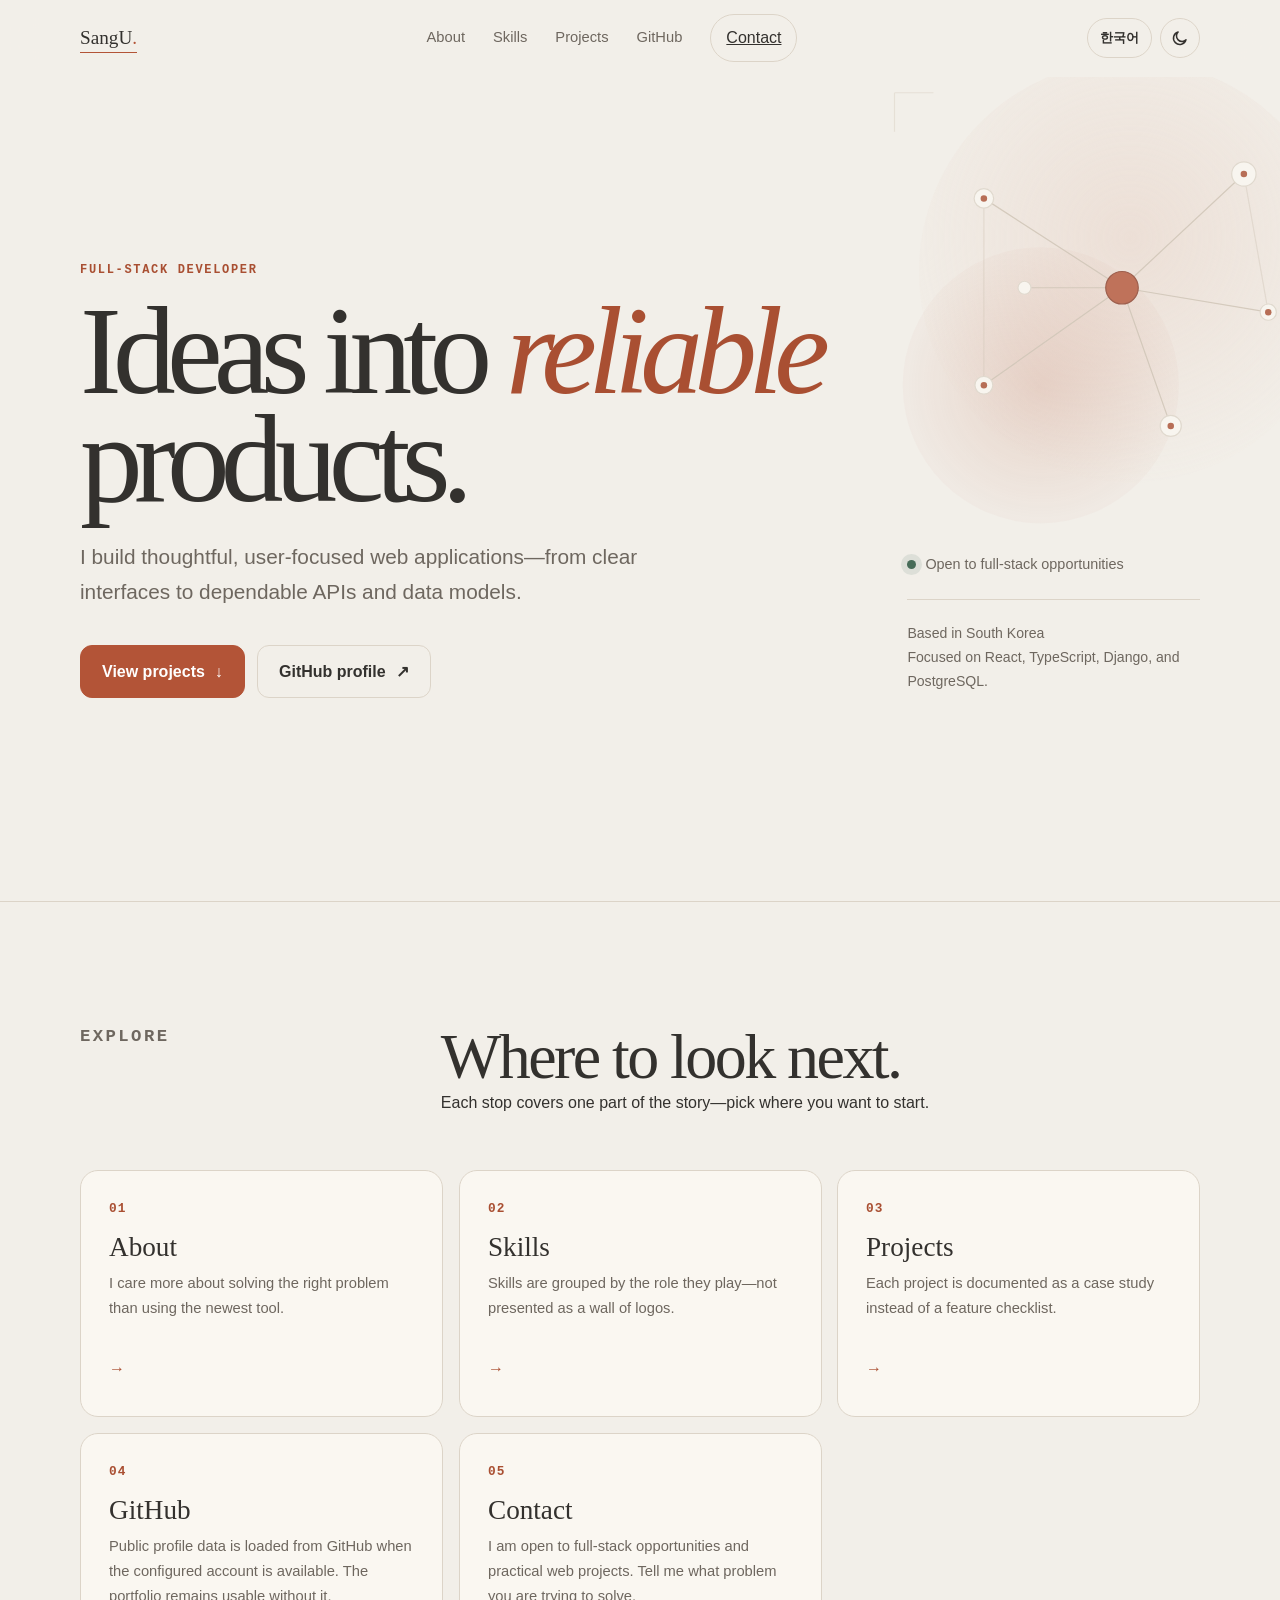
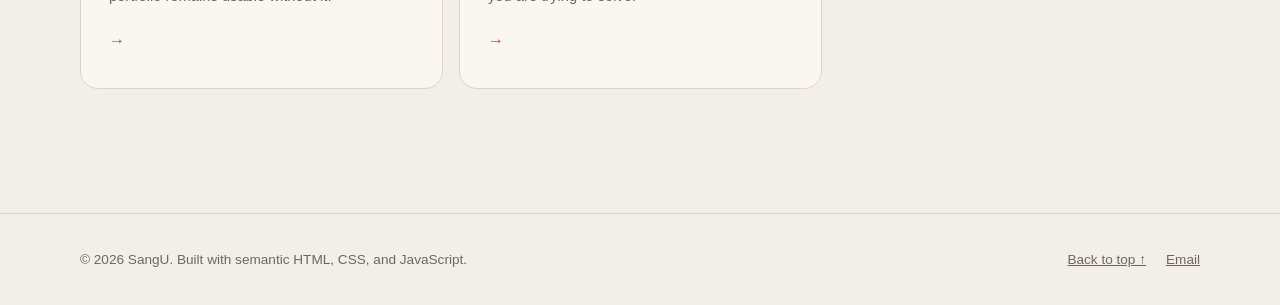
==== commit 8de38f59: "feat: replace anchor navigation with a real client-side router Implements the multi-page IA that Rea" ====
--- a/index.html
+++ b/index.html
@@ -16,7 +16,7 @@
     })();
   </script>
   <meta property="og:type" content="website">
-  <meta property="og:url" content="https://sangu-portfolio.vercel.app/">
+  <meta property="og:url" id="meta-og-url" content="https://sangu-portfolio.vercel.app/">
   <meta property="og:title" id="meta-og-title" content="SangU — Full-Stack Developer">
   <meta property="og:description" id="meta-og-description" content="Thoughtful web applications, from interface to infrastructure.">
   <meta property="og:image" content="https://sangu-portfolio.vercel.app/og-image.png">
@@ -25,10 +25,10 @@
   <meta name="twitter:card" content="summary_large_image">
   <meta name="twitter:image" content="https://sangu-portfolio.vercel.app/og-image.png">
   <title>SangU — Full-Stack Developer</title>
-  <link rel="canonical" href="https://sangu-portfolio.vercel.app/">
-  <link rel="icon" type="image/svg+xml" href="favicon.svg">
-  <link rel="stylesheet" href="styles.css">
-  <script src="script.js" defer></script>
+  <link rel="canonical" id="meta-canonical" href="https://sangu-portfolio.vercel.app/">
+  <link rel="icon" type="image/svg+xml" href="/favicon.svg">
+  <link rel="stylesheet" href="/styles.css">
+  <script src="/script.js" defer></script>
   <script type="application/ld+json">
     {
       "@context": "https://schema.org",
@@ -61,9 +61,9 @@
   <a class="skip-link" href="#main" data-i18n="a11y.skipLink">Skip to content</a>
   <header class="site-header" id="site-header">
     <div class="container nav-wrap">
-      <a class="brand" href="#top" data-i18n-aria="nav.home" aria-label="SangU home">SangU<span>.</span></a>
+      <a class="brand" href="/" data-route data-i18n-aria="nav.home" aria-label="SangU home">SangU<span>.</span></a>
       <nav class="desktop-nav" data-i18n-aria="nav.primary" aria-label="Primary navigation">
-        <a href="#about" data-i18n="nav.about">About</a><a href="#skills" data-i18n="nav.skills">Skills</a><a href="#projects" data-i18n="nav.projects">Projects</a><a href="#github" data-i18n="nav.github">GitHub</a><a class="nav-cta" href="#contact" data-i18n="nav.contact">Contact</a>
+        <a href="/about" data-route data-i18n="nav.about">About</a><a href="/skills" data-route data-i18n="nav.skills">Skills</a><a href="/projects" data-route data-i18n="nav.projects">Projects</a><a href="/github" data-route data-i18n="nav.github">GitHub</a><a class="nav-cta" href="/contact" data-route data-i18n="nav.contact">Contact</a>
       </nav>
       <div class="header-controls">
         <button class="lang-toggle" id="lang-toggle" type="button">
@@ -79,20 +79,24 @@
       </button>
     </div>
     <nav class="mobile-nav" id="mobile-nav" data-i18n-aria="nav.mobile" aria-label="Mobile navigation">
-      <a href="#about" data-i18n="nav.about">About</a><a href="#skills" data-i18n="nav.skills">Skills</a><a href="#projects" data-i18n="nav.projects">Projects</a><a href="#github" data-i18n="nav.github">GitHub</a><a href="#contact" data-i18n="nav.contact">Contact</a>
+      <a href="/about" data-route data-i18n="nav.about">About</a><a href="/skills" data-route data-i18n="nav.skills">Skills</a><a href="/projects" data-route data-i18n="nav.projects">Projects</a><a href="/github" data-route data-i18n="nav.github">GitHub</a><a href="/contact" data-route data-i18n="nav.contact">Contact</a>
     </nav>
   </header>
 
-  <main id="main">
+  <main id="main" tabindex="-1"></main>
+
+  <footer><div class="container footer-wrap"><span data-i18n-html="footer.text">© <span id="year"></span> SangU. Built with semantic HTML, CSS, and JavaScript.</span><div class="footer-links"><a href="#main" id="back-to-top-link" data-i18n="footer.backToTop">Back to top ↑</a><a href="mailto:ehtkddn123@gmail.com" data-i18n="footer.email">Email</a></div></div></footer>
+
+  <template id="tpl-home">
     <section class="hero" id="top">
-      <img class="hero-art" src="hero-art.svg" alt="" aria-hidden="true" data-parallax>
+      <img class="hero-art" src="/hero-art.svg" alt="" aria-hidden="true" data-parallax>
       <div class="container hero-grid">
         <div data-reveal>
           <p class="eyebrow" data-i18n="hero.eyebrow">Full-Stack Developer</p>
           <h1 data-i18n-html="hero.h1">Ideas into <em>reliable</em> products.</h1>
           <p class="hero-copy" data-i18n="hero.copy">I build thoughtful, user-focused web applications—from clear interfaces to dependable APIs and data models.</p>
           <div class="actions">
-            <a class="button button-primary" href="#projects"><span data-i18n="hero.viewProjects">View projects</span> <span aria-hidden="true">↓</span></a>
+            <a class="button button-primary" href="/projects" data-route><span data-i18n="hero.viewProjects">View projects</span> <span aria-hidden="true">↓</span></a>
             <a class="button" href="https://github.com/Heesi-ong" target="_blank" rel="noopener noreferrer"><span data-i18n="hero.githubProfile">GitHub profile</span> <span aria-hidden="true">↗</span><span class="visually-hidden" data-i18n="a11y.newTab"> (opens in a new tab)</span></a>
           </div>
         </div>
@@ -103,15 +107,57 @@
       </div>
     </section>
 
-    <section class="section" id="about">
+    <section class="section" id="explore">
+      <div class="container">
+        <div class="section-heading" data-reveal>
+          <p class="eyebrow" data-i18n="explore.eyebrow">Explore</p>
+          <div><h2 data-i18n="explore.h2">Where to look next.</h2><p data-i18n="explore.sub">Each stop covers one part of the story—pick where you want to start.</p></div>
+        </div>
+        <div class="explore-grid">
+          <a class="explore-card" data-tilt data-route data-reveal="scale" href="/about">
+            <span class="explore-index">01</span>
+            <h3 data-i18n="nav.about">About</h3>
+            <p data-i18n="about.lead">I care more about solving the right problem than using the newest tool.</p>
+            <span class="explore-arrow" aria-hidden="true">→</span>
+          </a>
+          <a class="explore-card" data-tilt data-route data-reveal="scale" href="/skills">
+            <span class="explore-index">02</span>
+            <h3 data-i18n="nav.skills">Skills</h3>
+            <p data-i18n="skills.sub">Skills are grouped by the role they play—not presented as a wall of logos.</p>
+            <span class="explore-arrow" aria-hidden="true">→</span>
+          </a>
+          <a class="explore-card" data-tilt data-route data-reveal="scale" href="/projects">
+            <span class="explore-index">03</span>
+            <h3 data-i18n="nav.projects">Projects</h3>
+            <p data-i18n="projects.sub">Each project is documented as a case study instead of a feature checklist.</p>
+            <span class="explore-arrow" aria-hidden="true">→</span>
+          </a>
+          <a class="explore-card" data-tilt data-route data-reveal="scale" href="/github">
+            <span class="explore-index">04</span>
+            <h3 data-i18n="nav.github">GitHub</h3>
+            <p data-i18n="github.sub">Public profile data is loaded from GitHub when the configured account is available. The portfolio remains usable without it.</p>
+            <span class="explore-arrow" aria-hidden="true">→</span>
+          </a>
+          <a class="explore-card" data-tilt data-route data-reveal="scale" href="/contact">
+            <span class="explore-index">05</span>
+            <h3 data-i18n="nav.contact">Contact</h3>
+            <p data-i18n="contact.p">I am open to full-stack opportunities and practical web projects. Tell me what problem you are trying to solve.</p>
+            <span class="explore-arrow" aria-hidden="true">→</span>
+          </a>
+        </div>
+      </div>
+    </section>
+  </template>
+
+  <template id="tpl-about">
+    <section class="section page-section" id="about">
       <div class="container about-grid">
         <div data-reveal="left">
           <p class="eyebrow" data-i18n="about.eyebrow">01 / About</p>
-          <img class="about-art" src="about-art.svg" alt="" aria-hidden="true" loading="lazy">
+          <img class="about-art" src="/about-art.svg" alt="" aria-hidden="true">
         </div>
         <div class="about-copy" data-reveal="right">
-          <h2 class="visually-hidden" data-i18n="nav.about">About</h2>
-          <p class="about-lead" data-i18n="about.lead">I care more about solving the right problem than using the newest tool.</p>
+          <h1 class="about-lead" data-i18n="about.lead">I care more about solving the right problem than using the newest tool.</h1>
           <p data-i18n="about.p1">I start by understanding what a user is struggling with, then choose the simplest maintainable way to solve it. My goal is code that the next developer can understand without needing an explanation.</p>
           <p data-i18n="about.p2">I work across React and TypeScript on the frontend and Django with PostgreSQL on the backend. I am currently expanding into real-time collaboration with WebSockets, Django Channels, and Redis.</p>
           <div class="principles" data-i18n-aria="about.principlesAria" aria-label="Development principles">
@@ -122,12 +168,18 @@
         </div>
       </div>
     </section>
-
-    <section class="section" id="skills">
+    <nav class="page-pagination" data-i18n-aria="pagination.aria" aria-label="Page navigation" data-reveal>
+      <a href="/" data-route class="page-pagination-link prev"><span class="page-pagination-label" data-i18n="pagination.prev">Previous</span><span data-i18n="nav.homeLabel">Home</span></a>
+      <a href="/skills" data-route class="page-pagination-link next"><span class="page-pagination-label" data-i18n="pagination.next">Next</span><span data-i18n="nav.skills">Skills</span></a>
+    </nav>
+  </template>
+
+  <template id="tpl-skills">
+    <section class="section page-section" id="skills">
       <div class="container">
         <div class="section-heading" data-reveal>
           <p class="eyebrow" data-i18n="skills.eyebrow">02 / Skills</p>
-          <div><h2 data-i18n="skills.h2">Tools chosen for the problem.</h2><p data-i18n="skills.sub">Skills are grouped by the role they play—not presented as a wall of logos.</p></div>
+          <div><h1 data-i18n="skills.h2">Tools chosen for the problem.</h1><p data-i18n="skills.sub">Skills are grouped by the role they play—not presented as a wall of logos.</p></div>
         </div>
         <div class="skills-grid">
           <article class="skill-card" data-tilt data-index="01" data-reveal="scale"><p class="eyebrow" data-i18n="skills.card1.eyebrow">Interface</p><h3 data-i18n="skills.card1.h3">Frontend</h3><p data-i18n="skills.card1.p">Responsive interfaces that remain clear and accessible.</p><ul class="tag-list"><li>React</li><li>Next.js</li><li>TypeScript</li><li>Tailwind CSS</li></ul></article>
@@ -137,22 +189,28 @@
         </div>
       </div>
     </section>
-
-    <section class="section" id="projects">
+    <nav class="page-pagination" data-i18n-aria="pagination.aria" aria-label="Page navigation" data-reveal>
+      <a href="/about" data-route class="page-pagination-link prev"><span class="page-pagination-label" data-i18n="pagination.prev">Previous</span><span data-i18n="nav.about">About</span></a>
+      <a href="/projects" data-route class="page-pagination-link next"><span class="page-pagination-label" data-i18n="pagination.next">Next</span><span data-i18n="nav.projects">Projects</span></a>
+    </nav>
+  </template>
+
+  <template id="tpl-projects">
+    <section class="section page-section" id="projects">
       <div class="container">
         <div class="projects-head" data-reveal>
-          <div><p class="eyebrow" data-i18n="projects.eyebrow">03 / Selected work</p><h2 data-i18n="projects.h2">Problems, decisions, and outcomes.</h2></div>
+          <div><p class="eyebrow" data-i18n="projects.eyebrow">03 / Selected work</p><h1 data-i18n="projects.h2">Problems, decisions, and outcomes.</h1></div>
           <p data-i18n="projects.sub">Each project is documented as a case study instead of a feature checklist.</p>
         </div>
         <div class="projects-grid">
           <article class="project-card" data-tilt data-reveal="scale">
-            <div class="project-visual has-art"><img src="project-art-community.svg" alt="" aria-hidden="true" loading="lazy"></div>
+            <div class="project-visual has-art"><img src="/project-art-community.svg" alt="" aria-hidden="true"></div>
             <div class="project-body">
               <div class="project-meta"><span data-i18n="projects.p1.meta1">01 / Full-stack</span><span class="status" data-i18n="projects.p1.status">In development</span></div>
               <h3 data-i18n="projects.p1.h3">Review-based content community</h3>
               <p data-i18n="projects.p1.p">A community for reviewing books, films, and series, with recommendations shaped by similar taste and real-time conversation.</p>
               <ul class="tag-list"><li>Django</li><li>React</li><li>WebSocket</li><li>PostgreSQL</li></ul>
-              <button class="project-link" type="button" data-dialog="project-dialog" data-i18n="projects.p1.cta">Read case study</button>
+              <a class="project-link" href="/projects/review-based-content-community" data-route data-i18n="projects.p1.cta">Read case study</a>
             </div>
           </article>
           <article class="project-card placeholder-card" data-tilt data-reveal="scale">
@@ -167,12 +225,40 @@
         </div>
       </div>
     </section>
-
-    <section class="section" id="github">
+    <nav class="page-pagination" data-i18n-aria="pagination.aria" aria-label="Page navigation" data-reveal>
+      <a href="/skills" data-route class="page-pagination-link prev"><span class="page-pagination-label" data-i18n="pagination.prev">Previous</span><span data-i18n="nav.skills">Skills</span></a>
+      <a href="/github" data-route class="page-pagination-link next"><span class="page-pagination-label" data-i18n="pagination.next">Next</span><span data-i18n="nav.github">GitHub</span></a>
+    </nav>
+  </template>
+
+  <template id="tpl-project-review-based-content-community">
+    <section class="section page-section project-detail">
+      <div class="container">
+        <a href="/projects" data-route class="project-detail-back">← <span data-i18n="projectDetail.back">Back to projects</span></a>
+        <p class="eyebrow" data-i18n="dialog.eyebrow">Case study / In development</p>
+        <h1 data-i18n="projects.p1.h3">Review-based content community</h1>
+        <p class="dialog-summary" data-i18n="dialog.summary">A full-stack community where people review books, films, and series, discover recommendations through shared taste, and discuss content in real time.</p>
+        <img class="project-detail-art" src="/project-art-community.svg" alt="" aria-hidden="true" data-reveal="scale">
+        <div class="case-grid" data-reveal>
+          <div class="case-item"><span data-i18n="dialog.role.label">Role</span><strong data-i18n="dialog.role.value">Full-Stack Developer</strong></div>
+          <div class="case-item"><span data-i18n="dialog.stack.label">Stack</span><strong>Django · React · PostgreSQL</strong></div>
+          <div class="case-item"><span data-i18n="dialog.status.label">Status</span><strong data-i18n="projects.p1.status">In development</strong></div>
+          <div class="case-item"><span data-i18n="dialog.focus.label">Focus</span><strong data-i18n="dialog.focus.value">Discovery · Realtime conversation</strong></div>
+        </div>
+        <section class="case-section" data-reveal><h3 data-i18n="dialog.problem.h3">The problem</h3><p data-i18n="dialog.problem.p">Ratings alone do not explain why someone enjoyed a work, while broad recommendation systems often ignore the context behind personal taste.</p></section>
+        <section class="case-section" data-reveal><h3 data-i18n="dialog.approach.h3">The approach</h3><p data-i18n="dialog.approach.p">Reviews are treated as the primary signal. The product connects structured ratings with written context and enables conversation without separating discovery from discussion.</p></section>
+        <section class="case-section" data-reveal><h3 data-i18n="dialog.technical.h3">Technical direction</h3><p data-i18n="dialog.technical.p">Django and PostgreSQL own the domain model and API. React delivers the browsing experience, while Django Channels and Redis are being evaluated for connection state and live chat.</p></section>
+        <section class="case-section" data-reveal><h3 data-i18n="dialog.tradeoff.h3">Current trade-off</h3><p data-i18n="dialog.tradeoff.p">The project prioritizes a reliable review and discovery flow before adding realtime complexity. Live features will only ship after their failure and reconnection states are defined.</p></section>
+      </div>
+    </section>
+  </template>
+
+  <template id="tpl-github">
+    <section class="section page-section" id="github">
       <div class="container">
         <div class="section-heading" data-reveal>
           <p class="eyebrow" data-i18n="github.eyebrow">04 / GitHub</p>
-          <div><h2 data-i18n="github.h2">Work in the open.</h2><p data-i18n="github.sub">Public profile data is loaded from GitHub when the configured account is available. The portfolio remains usable without it.</p></div>
+          <div><h1 data-i18n="github.h2">Work in the open.</h1><p data-i18n="github.sub">Public profile data is loaded from GitHub when the configured account is available. The portfolio remains usable without it.</p></div>
         </div>
         <div class="github-shell" data-reveal="scale" aria-live="polite">
           <section class="github-profile" id="github-profile" data-i18n-aria="github.profileAria" aria-label="GitHub profile">
@@ -184,39 +270,26 @@
         </div>
       </div>
     </section>
-
-    <section class="section contact" id="contact">
+    <nav class="page-pagination" data-i18n-aria="pagination.aria" aria-label="Page navigation" data-reveal>
+      <a href="/projects" data-route class="page-pagination-link prev"><span class="page-pagination-label" data-i18n="pagination.prev">Previous</span><span data-i18n="nav.projects">Projects</span></a>
+      <a href="/contact" data-route class="page-pagination-link next"><span class="page-pagination-label" data-i18n="pagination.next">Next</span><span data-i18n="nav.contact">Contact</span></a>
+    </nav>
+  </template>
+
+  <template id="tpl-contact">
+    <section class="section page-section contact" id="contact">
       <div class="container" data-reveal>
         <p class="eyebrow" data-i18n="contact.eyebrow">05 / Contact</p>
-        <h2 data-i18n="contact.h2">Let’s build something useful.</h2>
+        <h1 data-i18n="contact.h2">Let’s build something useful.</h1>
         <p data-i18n="contact.p">I am open to full-stack opportunities and practical web projects. Tell me what problem you are trying to solve.</p>
         <div class="actions"><a class="button button-primary" href="mailto:ehtkddn123@gmail.com"><span data-i18n="contact.email">Send an email</span> <span aria-hidden="true">↗</span></a><a class="button" href="https://github.com/Heesi-ong" target="_blank" rel="noopener noreferrer"><span data-i18n="contact.github">Visit GitHub</span> <span aria-hidden="true">↗</span><span class="visually-hidden" data-i18n="a11y.newTab"> (opens in a new tab)</span></a></div>
       </div>
     </section>
-  </main>
-
-  <footer><div class="container footer-wrap"><span data-i18n-html="footer.text">© <span id="year"></span> SangU. Built with semantic HTML, CSS, and JavaScript.</span><div class="footer-links"><a href="#top" data-i18n="footer.backToTop">Back to top ↑</a><a href="mailto:ehtkddn123@gmail.com" data-i18n="footer.email">Email</a></div></div></footer>
-
-  <dialog id="project-dialog" aria-labelledby="case-title">
-    <div class="dialog-inner">
-      <button class="dialog-close" type="button" data-i18n-aria="dialog.closeAria" aria-label="Close case study">✕</button>
-      <p class="eyebrow" data-i18n="dialog.eyebrow">Case study / In development</p>
-      <h2 id="case-title" data-i18n="projects.p1.h3">Review-based content community</h2>
-      <p class="dialog-summary" data-i18n="dialog.summary">A full-stack community where people review books, films, and series, discover recommendations through shared taste, and discuss content in real time.</p>
-      <div class="case-grid">
-        <div class="case-item"><span data-i18n="dialog.role.label">Role</span><strong data-i18n="dialog.role.value">Full-Stack Developer</strong></div>
-        <div class="case-item"><span data-i18n="dialog.stack.label">Stack</span><strong>Django · React · PostgreSQL</strong></div>
-        <div class="case-item"><span data-i18n="dialog.status.label">Status</span><strong data-i18n="projects.p1.status">In development</strong></div>
-        <div class="case-item"><span data-i18n="dialog.focus.label">Focus</span><strong data-i18n="dialog.focus.value">Discovery · Realtime conversation</strong></div>
-      </div>
-      <section class="case-section"><h3 data-i18n="dialog.problem.h3">The problem</h3><p data-i18n="dialog.problem.p">Ratings alone do not explain why someone enjoyed a work, while broad recommendation systems often ignore the context behind personal taste.</p></section>
-      <section class="case-section"><h3 data-i18n="dialog.approach.h3">The approach</h3><p data-i18n="dialog.approach.p">Reviews are treated as the primary signal. The product connects structured ratings with written context and enables conversation without separating discovery from discussion.</p></section>
-      <section class="case-section"><h3 data-i18n="dialog.technical.h3">Technical direction</h3><p data-i18n="dialog.technical.p">Django and PostgreSQL own the domain model and API. React delivers the browsing experience, while Django Channels and Redis are being evaluated for connection state and live chat.</p></section>
-      <section class="case-section"><h3 data-i18n="dialog.tradeoff.h3">Current trade-off</h3><p data-i18n="dialog.tradeoff.p">The project prioritizes a reliable review and discovery flow before adding realtime complexity. Live features will only ship after their failure and reconnection states are defined.</p></section>
-
-    </div>
-  </dialog>
-
+    <nav class="page-pagination" data-i18n-aria="pagination.aria" aria-label="Page navigation" data-reveal>
+      <a href="/github" data-route class="page-pagination-link prev"><span class="page-pagination-label" data-i18n="pagination.prev">Previous</span><span data-i18n="nav.github">GitHub</span></a>
+      <a href="/" data-route class="page-pagination-link next"><span class="page-pagination-label" data-i18n="pagination.backHome">Back to start</span><span data-i18n="nav.homeLabel">Home</span></a>
+    </nav>
+  </template>
 
 </body>
 </html>
--- a/styles.css
+++ b/styles.css
@@ -63,18 +63,19 @@
        and condensed line-height overlap CJK glyphs. */
     html:lang(ko) { --serif: "Noto Serif KR", Georgia, "Times New Roman", serif; }
     html:lang(ko) .hero h1,
+    html:lang(ko) .section-heading h1,
     html:lang(ko) .section-heading h2,
-    html:lang(ko) .projects-head h2,
-    html:lang(ko) .contact h2,
-    html:lang(ko) .dialog-inner h2,
+    html:lang(ko) .projects-head h1,
+    html:lang(ko) .contact h1,
+    html:lang(ko) .project-detail h1,
     html:lang(ko) .not-found h1 { letter-spacing: 0; line-height: 1.3; }
     html:lang(ko) .about-lead,
     html:lang(ko) .project-card h3 { letter-spacing: 0; line-height: 1.4; }
     html:lang(ko) .hero h1 { font-size: clamp(2.4rem, 6.2vw, 4.6rem); max-width: 720px; }
-    html:lang(ko) .contact h2 { font-size: clamp(2rem, 4.6vw, 3.6rem); }
-    html:lang(ko) .projects-head h2 { font-size: clamp(1.8rem, 3.8vw, 2.9rem); }
-    html:lang(ko) .dialog-inner h2 { font-size: clamp(1.7rem, 4.4vw, 2.8rem); }
-    html:lang(ko) .section-heading h2 { font-size: clamp(1.6rem, 3.2vw, 2.6rem); }
+    html:lang(ko) .contact h1 { font-size: clamp(2rem, 4.6vw, 3.6rem); }
+    html:lang(ko) .projects-head h1 { font-size: clamp(1.8rem, 3.8vw, 2.9rem); }
+    html:lang(ko) .project-detail h1 { font-size: clamp(1.7rem, 4.4vw, 2.8rem); }
+    html:lang(ko) .section-heading h1, html:lang(ko) .section-heading h2 { font-size: clamp(1.6rem, 3.2vw, 2.6rem); }
     html:lang(ko) .about-lead { font-size: clamp(1.4rem, 2.8vw, 2.1rem); }
     html:lang(ko) .not-found h1 { font-size: clamp(2rem, 4.6vw, 3.4rem); }
     html { scroll-behavior: smooth; scroll-padding-top: 96px; }
@@ -94,6 +95,8 @@
     img { display: block; max-width: 100%; }
     ::selection { color: white; background: var(--accent); }
     :focus-visible { outline: 3px solid var(--accent); outline-offset: 4px; }
+    #main:focus { outline: none; }
+    #main { display: block; min-height: calc(100vh - 76px); }
     .visually-hidden {
       position: absolute; width: 1px; height: 1px; padding: 0; margin: -1px;
       overflow: hidden; clip: rect(0, 0, 0, 0); white-space: nowrap; border: 0;
@@ -128,7 +131,34 @@
     @keyframes preloaderBar { 0% { transform: translateX(-120%); } 100% { transform: translateX(280%); } }
     @media (prefers-reduced-motion: reduce) { #preloader { display: none; } }
 
-    ::view-transition-old(root), ::view-transition-new(root) { animation: none; mix-blend-mode: normal; }
+    html.vt-theme::view-transition-old(root), html.vt-theme::view-transition-new(root) { animation: none; mix-blend-mode: normal; }
+    html.vt-route::view-transition-old(root) { animation: routeOut .32s cubic-bezier(.4,0,1,1) both; }
+    html.vt-route::view-transition-new(root) { animation: routeIn .42s cubic-bezier(0,0,.2,1) both; }
+    @keyframes routeOut { to { opacity: 0; transform: translateY(-10px); } }
+    @keyframes routeIn { from { opacity: 0; transform: translateY(14px); } }
+
+    .desktop-nav a[data-route][aria-current="page"]::after,
+    .brand[aria-current="page"]::after { transform: scaleX(1); }
+    .mobile-nav a[aria-current="page"] { color: var(--accent-text); }
+
+    .fly-word { display: inline-block; }
+    .fly-char {
+      display: inline-block;
+      animation: flyCharIn .9s cubic-bezier(.16,.9,.3,1) both;
+      animation-delay: var(--fly-delay, 0ms);
+    }
+    @keyframes flyCharIn {
+      from {
+        opacity: 0;
+        transform: translate(var(--fx, 26px), var(--fy, -18px)) rotate(var(--fr, 14deg)) scale(.7);
+        filter: blur(2px);
+      }
+      to {
+        opacity: 1;
+        transform: translate(0, 0) rotate(0deg) scale(1);
+        filter: blur(0);
+      }
+    }
     .container { width: min(1120px, calc(100% - 40px)); margin-inline: auto; }
     .eyebrow {
       margin: 0; color: var(--accent-text); font: 600 .75rem/1.3 var(--mono);
@@ -136,8 +166,8 @@
     }
     .section { padding: clamp(76px, 10vw, 124px) 0; border-top: 1px solid var(--line); }
     .section-heading { display: grid; grid-template-columns: minmax(160px, .42fr) 1fr; gap: 42px; }
-    .section-heading h2, .section-heading p { margin: 0; }
-    .section-heading h2 { font: 500 clamp(2.2rem, 5vw, 4.6rem)/.98 var(--serif); letter-spacing: -.04em; }
+    .section-heading h1, .section-heading h2, .section-heading p { margin: 0; }
+    .section-heading h1, .section-heading h2 { font: 500 clamp(2.2rem, 5vw, 4.6rem)/.98 var(--serif); letter-spacing: -.04em; }
     .section-heading > p { max-width: 640px; color: var(--muted); font-size: 1.08rem; }
 
     .site-header {
@@ -147,12 +177,25 @@
     }
     .site-header.scrolled { border-color: var(--line); box-shadow: 0 8px 30px rgba(61,47,38,.05); }
     .nav-wrap { min-height: 76px; display: flex; align-items: center; justify-content: space-between; gap: 24px; }
-    .brand { font: 500 1.2rem var(--serif); text-decoration: none; }
+    .brand { position: relative; font: 500 1.2rem var(--serif); text-decoration: none; }
     .brand span { color: var(--accent); }
     .desktop-nav { display: flex; align-items: center; gap: 28px; }
-    .desktop-nav a { color: var(--muted); font-size: .92rem; text-decoration: none; transition: color .2s ease; }
-    .desktop-nav a:hover { color: var(--text); }
-    .nav-cta { padding: 9px 15px; border: 1px solid var(--line); border-radius: 999px; }
+    .desktop-nav a:not(.nav-cta) { position: relative; color: var(--muted); font-size: .92rem; text-decoration: none; transition: color .2s ease; }
+    .desktop-nav a:not(.nav-cta):hover { color: var(--text); }
+    .brand::after, .desktop-nav a:not(.nav-cta)::after {
+      content: ""; position: absolute; left: 0; right: 0; bottom: -4px; height: 1.5px;
+      background: var(--accent); transform: scaleX(0); transform-origin: left;
+      transition: transform .35s cubic-bezier(.4,0,.2,1);
+    }
+    @media (hover: hover) and (pointer: fine) {
+      .brand:hover::after, .desktop-nav a:not(.nav-cta):hover::after { transform: scaleX(1); }
+    }
+    .nav-cta {
+      padding: 9px 15px; border: 1px solid var(--line); border-radius: 999px;
+      transition: transform .2s ease, background .2s ease, border-color .2s ease;
+    }
+    .nav-cta:hover { transform: translateY(-2px); border-color: var(--accent); background: var(--surface); }
+    .nav-cta:active { transform: translateY(0) scale(.96); }
     .header-controls { display: flex; align-items: center; gap: 8px; }
     .lang-toggle, .theme-toggle {
       display: inline-flex; align-items: center; justify-content: center; height: 40px; min-width: 40px;
@@ -221,7 +264,7 @@
     .learning { color: var(--accent-text); font: 650 .7rem var(--mono); letter-spacing: .08em; text-transform: uppercase; }
 
     .projects-head { display: flex; align-items: end; justify-content: space-between; gap: 30px; margin-bottom: 48px; }
-    .projects-head h2 { max-width: 740px; margin: 12px 0 0; font: 500 clamp(2.7rem, 6vw, 5.4rem)/.95 var(--serif); letter-spacing: -.05em; }
+    .projects-head h1 { max-width: 740px; margin: 12px 0 0; font: 500 clamp(2.7rem, 6vw, 5.4rem)/.95 var(--serif); letter-spacing: -.05em; }
     .projects-head > p { max-width: 330px; margin: 0; color: var(--muted); }
     .projects-grid { display: grid; grid-template-columns: repeat(2, 1fr); gap: 20px; }
     .project-card {
@@ -258,9 +301,18 @@
     .project-card h3 { margin: 20px 0 12px; font: 500 clamp(1.7rem, 3vw, 2.35rem)/1.07 var(--serif); letter-spacing: -.02em; }
     .project-card p { margin: 0 0 24px; color: var(--muted); }
     .project-card .tag-list { margin-top: auto; }
-    .project-link { display: inline-flex; align-items: center; gap: 7px; margin-top: 25px; padding: 0; border: 0; background: transparent; color: var(--accent-text); font-weight: 700; text-decoration: none; cursor: pointer; }
+    .project-link { position: relative; display: inline-flex; align-items: center; gap: 7px; margin-top: 25px; padding: 0; border: 0; background: transparent; color: var(--accent-text); font-weight: 700; text-decoration: none; cursor: pointer; transition: transform .15s ease; }
     .project-link::after { content: "↗"; transition: transform .2s ease; }
     .project-link:hover::after { transform: translate(3px, -3px); }
+    .project-link::before {
+      content: ""; position: absolute; left: 0; bottom: -3px; width: 100%; height: 1.5px;
+      background: currentColor; transform: scaleX(0); transform-origin: left;
+      transition: transform .35s cubic-bezier(.4,0,.2,1);
+    }
+    .project-link:active { transform: scale(.97); }
+    @media (hover: hover) and (pointer: fine) {
+      .project-link:hover::before { transform: scaleX(1); }
+    }
     .placeholder-card { min-height: 340px; }
     .placeholder-card .project-visual { min-height: 135px; }
     .placeholder-card .project-visual::after { display: none; }
@@ -282,8 +334,16 @@
     .repo-list { display: grid; gap: 0; margin: 0; padding: 0; list-style: none; }
     .repo-item { padding: 20px 0; border-top: 1px solid var(--line); }
     .repo-top { display: flex; justify-content: space-between; gap: 16px; }
-    .repo-item a { font-weight: 750; text-decoration: none; }
+    .repo-item a { position: relative; font-weight: 750; text-decoration: none; transition: color .2s ease; }
     .repo-item a:hover { color: var(--accent-text); }
+    .repo-item a::after {
+      content: ""; position: absolute; left: 0; right: 0; bottom: -2px; height: 1px;
+      background: currentColor; transform: scaleX(0); transform-origin: left;
+      transition: transform .3s cubic-bezier(.4,0,.2,1);
+    }
+    @media (hover: hover) and (pointer: fine) {
+      .repo-item a:hover::after { transform: scaleX(1); }
+    }
     .repo-item p { margin: 8px 0; color: var(--muted); font-size: .9rem; }
     .repo-meta { display: flex; gap: 16px; color: var(--muted); font: .72rem var(--mono); }
     .repo-language::before { content: ""; display: inline-block; width: 8px; height: 8px; margin-right: 6px; border-radius: 50%; background: var(--accent); }
@@ -295,25 +355,59 @@
     @keyframes shimmer { from { transform: translateX(-100%); } to { transform: translateX(100%); } }
 
     .contact { text-align: center; }
-    .contact h2 { max-width: 850px; margin: 18px auto 24px; font: 500 clamp(3rem, 7vw, 6.8rem)/.9 var(--serif); letter-spacing: -.055em; }
+    .contact h1 { max-width: 850px; margin: 18px auto 24px; font: 500 clamp(3rem, 7vw, 6.8rem)/.9 var(--serif); letter-spacing: -.055em; }
     .contact > p:not(.eyebrow) { max-width: 620px; margin: 0 auto 35px; color: var(--muted); }
     .contact .actions { justify-content: center; }
     footer { padding: 34px 0; border-top: 1px solid var(--line); color: var(--muted); font-size: .85rem; }
     .footer-wrap { display: flex; align-items: center; justify-content: space-between; gap: 20px; }
     .footer-links { display: flex; gap: 20px; }
+    .footer-links a { position: relative; transition: color .2s ease; }
     .footer-links a:hover { color: var(--text); }
+    .footer-links a::after {
+      content: ""; position: absolute; left: 0; right: 0; bottom: -3px; height: 1px;
+      background: currentColor; transform: scaleX(0); transform-origin: left;
+      transition: transform .3s cubic-bezier(.4,0,.2,1);
+    }
+    @media (hover: hover) and (pointer: fine) {
+      .footer-links a:hover::after { transform: scaleX(1); }
+    }
 
     .not-found { min-height: calc(100vh - 77px - 88px); display: flex; align-items: center; border-top: 0; }
     .not-found-grid { max-width: 640px; }
     .not-found h1 { margin: 18px 0 20px; font: 500 clamp(2.6rem, 6vw, 4.4rem)/1.02 var(--serif); letter-spacing: -.04em; }
     .not-found-copy { margin: 0 0 32px; color: var(--muted); font-size: 1.08rem; }
 
-    dialog { width: min(860px, calc(100% - 32px)); max-height: calc(100vh - 32px); padding: 0; overflow: auto; border: 1px solid var(--line); border-radius: 22px; background: var(--surface); color: var(--text); box-shadow: 0 35px 100px rgba(30,24,20,.28); }
-    dialog::backdrop { background: rgba(46,44,41,.55); backdrop-filter: blur(5px); }
-    .dialog-inner { padding: clamp(28px, 5vw, 56px); }
-    .dialog-close { position: sticky; z-index: 3; top: 18px; float: right; width: 44px; height: 44px; border: 1px solid var(--line); border-radius: 50%; background: var(--surface); cursor: pointer; }
-    .dialog-close:hover { background: var(--surface-strong); }
-    .dialog-inner h2 { margin: 18px 0; font: 500 clamp(2.5rem, 7vw, 5rem)/.95 var(--serif); letter-spacing: -.04em; }
+    .page-section { border-top: 0; padding-top: clamp(56px, 8vw, 96px); }
+
+    .explore-grid { display: grid; grid-template-columns: repeat(3, 1fr); gap: 16px; margin-top: 54px; }
+    .explore-card {
+      position: relative; z-index: 0; display: block; padding: 30px 28px 34px; border: 1px solid var(--line); border-radius: var(--radius);
+      background: var(--surface); text-decoration: none; color: var(--text);
+      transform: perspective(900px) translateY(0) rotateX(var(--ry, 0deg)) rotateY(var(--rx, 0deg));
+      transition: transform .25s ease, box-shadow .25s ease, border-color .25s ease;
+    }
+    .explore-card:hover { transform: perspective(900px) translateY(-6px) rotateX(var(--ry, 0deg)) rotateY(var(--rx, 0deg)); border-color: #c4a797; box-shadow: var(--shadow); }
+    .explore-index { display: block; color: var(--accent-text); font: 600 .8rem var(--mono); letter-spacing: .08em; }
+    .explore-card h3 { margin: 16px 0 8px; font: 500 1.7rem var(--serif); }
+    .explore-card p { margin: 0; min-height: 66px; color: var(--muted); font-size: .92rem; }
+    .explore-arrow { display: inline-block; margin-top: 18px; color: var(--accent-text); font-weight: 700; transition: transform .2s ease; }
+    .explore-card:hover .explore-arrow { transform: translateX(4px); }
+
+    .page-pagination { display: flex; align-items: stretch; justify-content: space-between; gap: 16px; max-width: 1120px; margin: 0 auto; padding: 0 20px 96px; }
+    .page-pagination-link {
+      flex: 1; display: flex; flex-direction: column; gap: 6px; padding: 22px 24px; border: 1px solid var(--line); border-radius: 16px;
+      text-decoration: none; color: var(--text); transition: transform .2s ease, border-color .2s ease, background .2s ease;
+    }
+    .page-pagination-link:hover { border-color: var(--accent); background: var(--surface); transform: translateY(-3px); }
+    .page-pagination-link.next { text-align: right; align-items: flex-end; }
+    .page-pagination-label { color: var(--muted); font: 650 .72rem var(--mono); letter-spacing: .08em; text-transform: uppercase; }
+    .page-pagination-link span:last-child { font: 500 1.3rem var(--serif); }
+
+    .project-detail { max-width: 780px; margin: 0 auto; }
+    .project-detail-back { display: inline-flex; margin-bottom: 20px; color: var(--muted); text-decoration: none; font-size: .92rem; transition: color .2s ease; }
+    .project-detail-back:hover { color: var(--accent-text); }
+    .project-detail h1 { margin: 18px 0; font: 500 clamp(2.5rem, 7vw, 5rem)/.95 var(--serif); letter-spacing: -.04em; }
+    .project-detail-art { display: block; width: 100%; height: auto; margin: 32px 0; border: 1px solid var(--line); border-radius: 18px; }
     .dialog-summary { max-width: 670px; color: var(--muted); font-size: 1.1rem; }
     .case-grid { display: grid; grid-template-columns: repeat(2, 1fr); gap: 14px; margin: 36px 0; }
     .case-item { padding: 20px; border: 1px solid var(--line); border-radius: 12px; }
@@ -367,6 +461,7 @@
       .hero-aside { max-width: 420px; }
       .skills-grid { grid-template-columns: repeat(2, 1fr); }
       .project-card { min-height: 500px; }
+      .explore-grid { grid-template-columns: repeat(2, 1fr); }
     }
     @media (max-width: 720px) {
       .container { width: min(100% - 32px, 1120px); }
@@ -374,7 +469,11 @@
       .menu-button { display: block; }
       .mobile-nav { position: fixed; inset: 76px 0 auto; display: grid; gap: 0; padding: 15px 20px 25px; border-bottom: 1px solid var(--line); background: var(--bg); transform: translateY(-130%); opacity: 0; visibility: hidden; transition: transform .25s ease, opacity .25s ease, visibility .25s; }
       .mobile-nav.open { transform: translateY(0); opacity: 1; visibility: visible; }
-      .mobile-nav a { padding: 14px 5px; border-bottom: 1px solid var(--line); font: 500 1.35rem var(--serif); text-decoration: none; }
+      .mobile-nav a {
+        padding: 14px 5px; border-bottom: 1px solid var(--line); font: 500 1.35rem var(--serif); text-decoration: none;
+        display: block; transition: transform .2s cubic-bezier(.4,0,.2,1), color .2s ease, padding-left .2s ease;
+      }
+      .mobile-nav a:active { transform: scale(.97); color: var(--accent-text); padding-left: 12px; }
       .hero { min-height: auto; padding-top: 95px; }
       .hero h1 { font-size: clamp(3.8rem, 19vw, 6rem); }
       .section-heading { grid-template-columns: 1fr; gap: 22px; }
@@ -384,6 +483,9 @@
       .skill-card { min-height: 270px; }
       .case-grid { grid-template-columns: 1fr; }
       .footer-wrap { align-items: flex-start; flex-direction: column; }
+      .explore-grid { grid-template-columns: 1fr; }
+      .page-pagination { flex-direction: column; padding-bottom: 64px; }
+      .page-pagination-link.next { text-align: left; align-items: flex-start; }
     }
     @media (max-width: 430px) {
       .hero h1 { font-size: 3.65rem; }
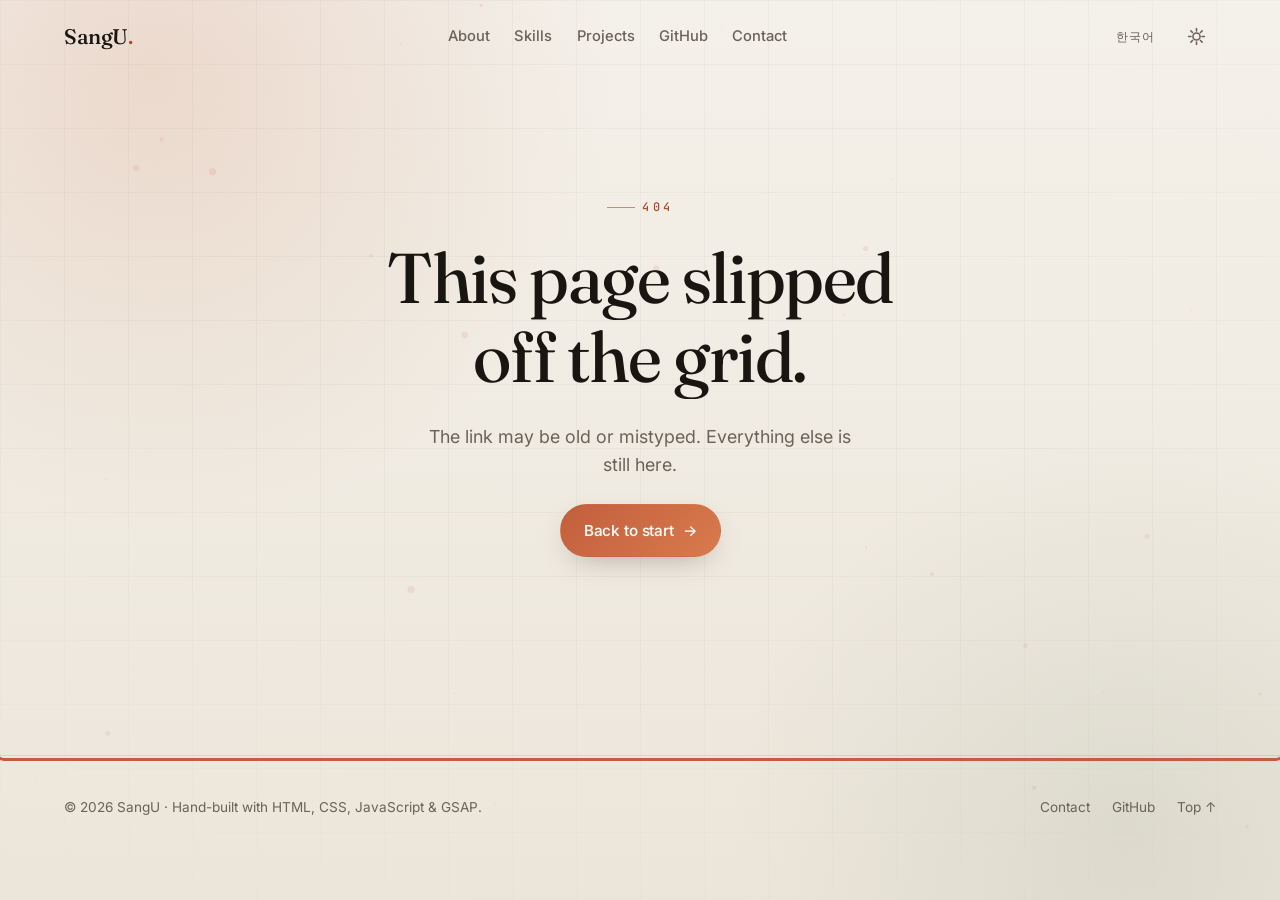
==== commit ce9d4328: "Rebuild portfolio as a GSAP-driven immersive site Greenfield rewrite of the sang9.kro.kr portfolio. " ====
--- a/index.html
+++ b/index.html
@@ -1,295 +1,359 @@
 <!doctype html>
-<html lang="en">
+<html lang="en" class="no-js">
 <head>
   <meta charset="utf-8">
-  <meta name="viewport" content="width=device-width, initial-scale=1">
-  <meta name="description" id="meta-description" content="SangU is a full-stack developer building thoughtful, reliable, and user-focused web applications.">
-  <meta name="theme-color" content="#f2efe9" id="theme-color-meta">
+  <meta name="viewport" content="width=device-width, initial-scale=1, viewport-fit=cover">
+  <meta name="description" id="m-desc" content="SangU is a full-stack developer building thoughtful, reliable, user-focused web applications — from interface to infrastructure.">
+  <meta name="theme-color" content="#f4f1ea" id="m-theme">
   <script>
     (function () {
+      var d = document.documentElement;
+      d.classList.remove('no-js');
       try {
-        var theme = localStorage.getItem('theme');
-        if (theme === 'light' || theme === 'dark') document.documentElement.setAttribute('data-theme', theme);
-        var lang = localStorage.getItem('lang') || (navigator.language && navigator.language.toLowerCase().indexOf('ko') === 0 ? 'ko' : 'en');
-        if (lang === 'ko') document.documentElement.setAttribute('lang', 'ko');
+        var t = localStorage.getItem('theme');
+        if (t === 'light' || t === 'dark') d.setAttribute('data-theme', t);
+        var l = localStorage.getItem('lang') ||
+          ((navigator.language || '').toLowerCase().indexOf('ko') === 0 ? 'ko' : 'en');
+        if (l === 'ko') d.setAttribute('lang', 'ko');
       } catch (e) {}
     })();
   </script>
+
+  <title>SangU — Full-Stack Developer</title>
+  <link rel="canonical" id="m-canonical" href="https://sang9.kro.kr/">
+  <link rel="icon" type="image/svg+xml" href="/favicon.svg">
+
   <meta property="og:type" content="website">
-  <meta property="og:url" id="meta-og-url" content="https://sangu-portfolio.vercel.app/">
-  <meta property="og:title" id="meta-og-title" content="SangU — Full-Stack Developer">
-  <meta property="og:description" id="meta-og-description" content="Thoughtful web applications, from interface to infrastructure.">
-  <meta property="og:image" content="https://sangu-portfolio.vercel.app/og-image.png">
+  <meta property="og:site_name" content="SangU">
+  <meta property="og:url" id="m-og-url" content="https://sang9.kro.kr/">
+  <meta property="og:title" id="m-og-title" content="SangU — Full-Stack Developer">
+  <meta property="og:description" id="m-og-desc" content="Thoughtful web applications, from interface to infrastructure.">
+  <meta property="og:image" content="https://sang9.kro.kr/og-image.png">
   <meta property="og:image:width" content="1200">
   <meta property="og:image:height" content="630">
   <meta name="twitter:card" content="summary_large_image">
-  <meta name="twitter:image" content="https://sangu-portfolio.vercel.app/og-image.png">
-  <title>SangU — Full-Stack Developer</title>
-  <link rel="canonical" id="meta-canonical" href="https://sangu-portfolio.vercel.app/">
-  <link rel="icon" type="image/svg+xml" href="/favicon.svg">
+  <meta name="twitter:image" content="https://sang9.kro.kr/og-image.png">
+
+  <link rel="preconnect" href="https://fonts.googleapis.com">
+  <link rel="preconnect" href="https://fonts.gstatic.com" crossorigin>
+  <link rel="stylesheet" href="https://fonts.googleapis.com/css2?family=Fraunces:opsz,wght@9..144,360;9..144,460;9..144,560&family=Inter:wght@400;500;550;600&family=JetBrains+Mono:wght@400;500&display=swap">
   <link rel="stylesheet" href="/styles.css">
+
+  <script type="application/ld+json">
+  {
+    "@context": "https://schema.org",
+    "@type": "Person",
+    "name": "Sang U Do",
+    "alternateName": "SangU",
+    "url": "https://sang9.kro.kr/",
+    "sameAs": ["https://github.com/Heesi-ong"],
+    "jobTitle": "Full-Stack Developer",
+    "knowsAbout": ["React", "TypeScript", "Django", "PostgreSQL", "Node.js"]
+  }
+  </script>
+
+  <!-- /script.js is built by build.sh: vendor GSAP + app.js + motion.js concatenated.
+       One allowlisted file keeps the Raspberry Pi deploy a plain file copy. -->
   <script src="/script.js" defer></script>
-  <script type="application/ld+json">
-    {
-      "@context": "https://schema.org",
-      "@type": "Person",
-      "name": "Sang U Do",
-      "alternateName": "SangU",
-      "url": "https://github.com/Heesi-ong",
-      "sameAs": ["https://github.com/Heesi-ong"],
-      "jobTitle": "Full-Stack Developer"
-    }
-  </script>
-  <script type="application/ld+json">
-    {
-      "@context": "https://schema.org",
-      "@type": "WebSite",
-      "name": "SangU — Full-Stack Developer",
-      "url": "https://sangu-portfolio.vercel.app/"
-    }
-  </script>
 </head>
 <body>
-  <div id="preloader" aria-hidden="true">
-    <div class="preloader-inner">
-      <span class="preloader-mark">SangU<span>.</span></span>
-      <span class="preloader-bar"><i></i></span>
+  <div class="bg-field" aria-hidden="true"></div>
+  <canvas id="bg-canvas" aria-hidden="true"></canvas>
+  <div class="scroll-rail" aria-hidden="true"><i id="scroll-rail-fill"></i></div>
+  <div class="cursor" id="cursor" aria-hidden="true"></div>
+  <div class="curtain" id="curtain" aria-hidden="true"></div>
+
+  <a class="skip-link" href="#main" data-i18n="a11y.skip">Skip to content</a>
+
+  <header class="site-header" id="site-header">
+    <div class="shell--wide shell nav-row">
+      <a class="brand" href="/" data-route aria-label="SangU — home">SangU<b>.</b></a>
+      <nav class="nav-links" aria-label="Primary" id="primary-nav">
+        <a href="/about" data-route data-i18n="nav.about">About</a>
+        <a href="/skills" data-route data-i18n="nav.skills">Skills</a>
+        <a href="/projects" data-route data-i18n="nav.projects">Projects</a>
+        <a href="/github" data-route data-i18n="nav.github">GitHub</a>
+        <a href="/contact" data-route data-i18n="nav.contact">Contact</a>
+      </nav>
+      <div class="header-tools">
+        <button class="icon-btn lang-btn" id="lang-btn" type="button">
+          <span data-when="en">한국어</span><span data-when="ko">EN</span>
+        </button>
+        <button class="icon-btn" id="theme-btn" type="button" aria-label="Switch theme">
+          <svg class="theme-icon theme-icon--sun" viewBox="0 0 24 24" fill="none" stroke="currentColor" stroke-width="2" stroke-linecap="round" aria-hidden="true"><circle cx="12" cy="12" r="4.5"/><path d="M12 2v3M12 19v3M2 12h3M19 12h3M4.9 4.9l2.1 2.1M17 17l2.1 2.1M19.1 4.9L17 7M7 17l-2.1 2.1"/></svg>
+          <svg class="theme-icon theme-icon--moon" viewBox="0 0 24 24" fill="none" stroke="currentColor" stroke-width="2" stroke-linecap="round" stroke-linejoin="round" aria-hidden="true"><path d="M20 14.5A8.5 8.5 0 1 1 9.5 4 6.8 6.8 0 0 0 20 14.5Z"/></svg>
+        </button>
+        <button class="menu-toggle" id="menu-toggle" type="button" aria-expanded="false" aria-controls="mobile-nav" aria-label="Open menu">
+          <span></span><span></span><span></span>
+        </button>
+      </div>
     </div>
-  </div>
-  <noscript><style>#preloader{display:none}</style></noscript>
-  <div class="scroll-progress" aria-hidden="true"><span id="scroll-progress-bar"></span></div>
-  <a class="skip-link" href="#main" data-i18n="a11y.skipLink">Skip to content</a>
-  <header class="site-header" id="site-header">
-    <div class="container nav-wrap">
-      <a class="brand" href="/" data-route data-i18n-aria="nav.home" aria-label="SangU home">SangU<span>.</span></a>
-      <nav class="desktop-nav" data-i18n-aria="nav.primary" aria-label="Primary navigation">
-        <a href="/about" data-route data-i18n="nav.about">About</a><a href="/skills" data-route data-i18n="nav.skills">Skills</a><a href="/projects" data-route data-i18n="nav.projects">Projects</a><a href="/github" data-route data-i18n="nav.github">GitHub</a><a class="nav-cta" href="/contact" data-route data-i18n="nav.contact">Contact</a>
-      </nav>
-      <div class="header-controls">
-        <button class="lang-toggle" id="lang-toggle" type="button">
-          <span data-show-when="en">한국어</span><span data-show-when="ko">EN</span>
-        </button>
-        <button class="theme-toggle" id="theme-toggle" type="button" aria-label="Switch to dark theme">
-          <svg class="icon-sun" viewBox="0 0 24 24" fill="none" stroke="currentColor" stroke-width="2" stroke-linecap="round" aria-hidden="true"><circle cx="12" cy="12" r="4.2"/><path d="M12 2.5v3M12 18.5v3M4.2 4.2l2.1 2.1M17.7 17.7l2.1 2.1M2.5 12h3M18.5 12h3M4.2 19.8l2.1-2.1M17.7 6.3l2.1-2.1"/></svg>
-          <svg class="icon-moon" viewBox="0 0 24 24" fill="none" stroke="currentColor" stroke-width="2" stroke-linecap="round" stroke-linejoin="round" aria-hidden="true"><path d="M20 14.5A8.5 8.5 0 1 1 9.5 4a6.8 6.8 0 0 0 10.5 10.5Z"/></svg>
-        </button>
-      </div>
-      <button class="menu-button" id="menu-button" type="button" aria-expanded="false" aria-controls="mobile-nav" aria-label="Open navigation">
-        <span></span><span></span><span></span>
-      </button>
+  </header>
+
+  <nav class="mobile-nav" id="mobile-nav" aria-label="Mobile">
+    <a href="/about" data-route data-i18n="nav.about" style="--i:0">About</a>
+    <a href="/skills" data-route data-i18n="nav.skills" style="--i:1">Skills</a>
+    <a href="/projects" data-route data-i18n="nav.projects" style="--i:2">Projects</a>
+    <a href="/github" data-route data-i18n="nav.github" style="--i:3">GitHub</a>
+    <a href="/contact" data-route data-i18n="nav.contact" style="--i:4">Contact</a>
+  </nav>
+
+  <main id="main" tabindex="-1"></main>
+
+  <footer class="site-footer">
+    <div class="shell footer-row">
+      <span data-i18n-html="footer.built">© <span id="year"></span> SangU · Hand-built with HTML, CSS, JavaScript &amp; GSAP.</span>
+      <div class="footer-links">
+        <a href="/contact" data-route data-i18n="footer.contact">Contact</a>
+        <a href="https://github.com/Heesi-ong" target="_blank" rel="noopener noreferrer" data-i18n="footer.github">GitHub</a>
+        <a href="#top" data-i18n="footer.top">Top ↑</a>
+      </div>
     </div>
-    <nav class="mobile-nav" id="mobile-nav" data-i18n-aria="nav.mobile" aria-label="Mobile navigation">
-      <a href="/about" data-route data-i18n="nav.about">About</a><a href="/skills" data-route data-i18n="nav.skills">Skills</a><a href="/projects" data-route data-i18n="nav.projects">Projects</a><a href="/github" data-route data-i18n="nav.github">GitHub</a><a href="/contact" data-route data-i18n="nav.contact">Contact</a>
-    </nav>
-  </header>
-
-  <main id="main" tabindex="-1"></main>
-
-  <footer><div class="container footer-wrap"><span data-i18n-html="footer.text">© <span id="year"></span> SangU. Built with semantic HTML, CSS, and JavaScript.</span><div class="footer-links"><a href="#main" id="back-to-top-link" data-i18n="footer.backToTop">Back to top ↑</a><a href="mailto:ehtkddn123@gmail.com" data-i18n="footer.email">Email</a></div></div></footer>
-
-  <template id="tpl-home">
+  </footer>
+
+  <!-- ================= route templates ================= -->
+  <template id="t-home">
     <section class="hero" id="top">
-      <img class="hero-art" src="/hero-art.svg" alt="" aria-hidden="true" data-parallax>
-      <div class="container hero-grid">
-        <div data-reveal>
+      <div class="shell--wide shell hero-grid">
+        <div>
           <p class="eyebrow" data-i18n="hero.eyebrow">Full-Stack Developer</p>
-          <h1 data-i18n-html="hero.h1">Ideas into <em>reliable</em> products.</h1>
-          <p class="hero-copy" data-i18n="hero.copy">I build thoughtful, user-focused web applications—from clear interfaces to dependable APIs and data models.</p>
-          <div class="actions">
-            <a class="button button-primary" href="/projects" data-route><span data-i18n="hero.viewProjects">View projects</span> <span aria-hidden="true">↓</span></a>
-            <a class="button" href="https://github.com/Heesi-ong" target="_blank" rel="noopener noreferrer"><span data-i18n="hero.githubProfile">GitHub profile</span> <span aria-hidden="true">↗</span><span class="visually-hidden" data-i18n="a11y.newTab"> (opens in a new tab)</span></a>
-          </div>
-        </div>
-        <aside class="hero-aside" data-reveal="right" data-i18n-aria="hero.statusAria" aria-label="Current status">
-          <div class="availability"><span class="status-dot" aria-hidden="true"></span><span data-i18n="hero.availability">Open to full-stack opportunities</span></div>
-          <p class="hero-note" data-i18n-html="hero.note">Based in South Korea<br>Focused on React, TypeScript, Django, and PostgreSQL.</p>
+          <h1 class="display" data-split data-i18n-html="hero.title">Ideas, built to be&nbsp;<em>relied on</em>.</h1>
+          <p class="lede" data-anim="fade" data-i18n="hero.lede">I design and build web applications end to end — clear interfaces, dependable APIs, data models that hold up.</p>
+          <div class="hero-actions" data-anim="fade">
+            <a class="btn btn--primary" href="/projects" data-route data-magnetic><span data-i18n="hero.cta1">See the work</span><span class="arrow" aria-hidden="true">↓</span></a>
+            <a class="btn btn--ghost" href="https://github.com/Heesi-ong" target="_blank" rel="noopener noreferrer" data-magnetic><span data-i18n="hero.cta2">GitHub</span><span class="arrow" aria-hidden="true">↗</span></a>
+          </div>
+        </div>
+        <aside class="hero-card glass" data-anim="right" data-tilt>
+          <span class="status-chip"><i aria-hidden="true"></i><span data-i18n="hero.status">Open to full-stack roles</span></span>
+          <dl>
+            <dt data-i18n="hero.base">Base</dt><dd data-i18n="hero.baseVal">South Korea</dd>
+            <dt data-i18n="hero.focus">Focus</dt><dd>React · TypeScript · Django · PostgreSQL</dd>
+            <dt data-i18n="hero.now">Now</dt><dd data-i18n="hero.nowVal">Realtime with WebSockets &amp; Redis</dd>
+          </dl>
         </aside>
       </div>
-    </section>
-
-    <section class="section" id="explore">
-      <div class="container">
-        <div class="section-heading" data-reveal>
-          <p class="eyebrow" data-i18n="explore.eyebrow">Explore</p>
-          <div><h2 data-i18n="explore.h2">Where to look next.</h2><p data-i18n="explore.sub">Each stop covers one part of the story—pick where you want to start.</p></div>
-        </div>
-        <div class="explore-grid">
-          <a class="explore-card" data-tilt data-route data-reveal="scale" href="/about">
-            <span class="explore-index">01</span>
+      <div class="scroll-cue" aria-hidden="true"><span data-i18n="hero.scroll">Scroll</span><i></i></div>
+    </section>
+
+    <div class="strip" id="skill-strip" aria-hidden="true">
+      <div class="strip-track">
+        <span>React</span><span>TypeScript</span><span>Django</span><span>PostgreSQL</span><span>Node.js</span><span>WebSockets</span><span>Redis</span><span>nginx</span><span>Raspberry Pi</span><span>Tailscale</span>
+      </div>
+      <div class="strip-track" aria-hidden="true">
+        <span>React</span><span>TypeScript</span><span>Django</span><span>PostgreSQL</span><span>Node.js</span><span>WebSockets</span><span>Redis</span><span>nginx</span><span>Raspberry Pi</span><span>Tailscale</span>
+      </div>
+    </div>
+
+    <section class="section">
+      <div class="shell--wide shell">
+        <div class="sec-head sec-head--split">
+          <div class="stack-sm">
+            <p class="eyebrow" data-i18n="explore.eyebrow">Explore</p>
+            <h2 class="h-xl" data-split data-i18n="explore.title">Five ways in.</h2>
+          </div>
+          <p class="lede" data-anim="fade" data-i18n="explore.lede">The home page is a hub. Each route goes deep on one part of the story — start wherever you want.</p>
+        </div>
+        <div class="explore">
+          <a class="explore-card glass" data-route href="/about" data-tilt data-anim="fade">
+            <span class="idx">01</span>
             <h3 data-i18n="nav.about">About</h3>
-            <p data-i18n="about.lead">I care more about solving the right problem than using the newest tool.</p>
-            <span class="explore-arrow" aria-hidden="true">→</span>
-          </a>
-          <a class="explore-card" data-tilt data-route data-reveal="scale" href="/skills">
-            <span class="explore-index">02</span>
+            <p data-i18n="explore.about">How I decide what to build and how to build it.</p>
+            <span class="go" data-i18n="explore.go">Open<span class="arrow" aria-hidden="true">→</span></span>
+          </a>
+          <a class="explore-card glass" data-route href="/skills" data-tilt data-anim="fade">
+            <span class="idx">02</span>
             <h3 data-i18n="nav.skills">Skills</h3>
-            <p data-i18n="skills.sub">Skills are grouped by the role they play—not presented as a wall of logos.</p>
-            <span class="explore-arrow" aria-hidden="true">→</span>
-          </a>
-          <a class="explore-card" data-tilt data-route data-reveal="scale" href="/projects">
-            <span class="explore-index">03</span>
+            <p data-i18n="explore.skills">Tools grouped by the job they do — not a wall of logos.</p>
+            <span class="go" data-i18n="explore.go">Open<span class="arrow" aria-hidden="true">→</span></span>
+          </a>
+          <a class="explore-card glass" data-route href="/projects" data-tilt data-anim="fade">
+            <span class="idx">03</span>
             <h3 data-i18n="nav.projects">Projects</h3>
-            <p data-i18n="projects.sub">Each project is documented as a case study instead of a feature checklist.</p>
-            <span class="explore-arrow" aria-hidden="true">→</span>
-          </a>
-          <a class="explore-card" data-tilt data-route data-reveal="scale" href="/github">
-            <span class="explore-index">04</span>
+            <p data-i18n="explore.projects">Case studies: the problem, the decisions, the trade-offs.</p>
+            <span class="go" data-i18n="explore.go">Open<span class="arrow" aria-hidden="true">→</span></span>
+          </a>
+          <a class="explore-card glass" data-route href="/github" data-tilt data-anim="fade">
+            <span class="idx">04</span>
             <h3 data-i18n="nav.github">GitHub</h3>
-            <p data-i18n="github.sub">Public profile data is loaded from GitHub when the configured account is available. The portfolio remains usable without it.</p>
-            <span class="explore-arrow" aria-hidden="true">→</span>
-          </a>
-          <a class="explore-card" data-tilt data-route data-reveal="scale" href="/contact">
-            <span class="explore-index">05</span>
+            <p data-i18n="explore.github">Live public profile and recent repositories.</p>
+            <span class="go" data-i18n="explore.go">Open<span class="arrow" aria-hidden="true">→</span></span>
+          </a>
+          <a class="explore-card glass" data-route href="/contact" data-tilt data-anim="fade">
+            <span class="idx">05</span>
             <h3 data-i18n="nav.contact">Contact</h3>
-            <p data-i18n="contact.p">I am open to full-stack opportunities and practical web projects. Tell me what problem you are trying to solve.</p>
-            <span class="explore-arrow" aria-hidden="true">→</span>
-          </a>
-        </div>
-      </div>
-    </section>
-  </template>
-
-  <template id="tpl-about">
-    <section class="section page-section" id="about">
-      <div class="container about-grid">
-        <div data-reveal="left">
-          <p class="eyebrow" data-i18n="about.eyebrow">01 / About</p>
-          <img class="about-art" src="/about-art.svg" alt="" aria-hidden="true">
-        </div>
-        <div class="about-copy" data-reveal="right">
-          <h1 class="about-lead" data-i18n="about.lead">I care more about solving the right problem than using the newest tool.</h1>
-          <p data-i18n="about.p1">I start by understanding what a user is struggling with, then choose the simplest maintainable way to solve it. My goal is code that the next developer can understand without needing an explanation.</p>
-          <p data-i18n="about.p2">I work across React and TypeScript on the frontend and Django with PostgreSQL on the backend. I am currently expanding into real-time collaboration with WebSockets, Django Channels, and Redis.</p>
-          <div class="principles" data-i18n-aria="about.principlesAria" aria-label="Development principles">
-            <div class="principle"><span>01</span><p data-i18n="about.principle1">Content and user intent before decoration.</p></div>
-            <div class="principle"><span>02</span><p data-i18n="about.principle2">Small, working releases before premature abstraction.</p></div>
-            <div class="principle"><span>03</span><p data-i18n="about.principle3">Evidence and trade-offs before unverified claims.</p></div>
-          </div>
-        </div>
-      </div>
-    </section>
-    <nav class="page-pagination" data-i18n-aria="pagination.aria" aria-label="Page navigation" data-reveal>
-      <a href="/" data-route class="page-pagination-link prev"><span class="page-pagination-label" data-i18n="pagination.prev">Previous</span><span data-i18n="nav.homeLabel">Home</span></a>
-      <a href="/skills" data-route class="page-pagination-link next"><span class="page-pagination-label" data-i18n="pagination.next">Next</span><span data-i18n="nav.skills">Skills</span></a>
-    </nav>
-  </template>
-
-  <template id="tpl-skills">
-    <section class="section page-section" id="skills">
-      <div class="container">
-        <div class="section-heading" data-reveal>
-          <p class="eyebrow" data-i18n="skills.eyebrow">02 / Skills</p>
-          <div><h1 data-i18n="skills.h2">Tools chosen for the problem.</h1><p data-i18n="skills.sub">Skills are grouped by the role they play—not presented as a wall of logos.</p></div>
-        </div>
-        <div class="skills-grid">
-          <article class="skill-card" data-tilt data-index="01" data-reveal="scale"><p class="eyebrow" data-i18n="skills.card1.eyebrow">Interface</p><h3 data-i18n="skills.card1.h3">Frontend</h3><p data-i18n="skills.card1.p">Responsive interfaces that remain clear and accessible.</p><ul class="tag-list"><li>React</li><li>Next.js</li><li>TypeScript</li><li>Tailwind CSS</li></ul></article>
-          <article class="skill-card" data-tilt data-index="02" data-reveal="scale"><p class="eyebrow" data-i18n="skills.card2.eyebrow">System</p><h3 data-i18n="skills.card2.h3">Backend</h3><p data-i18n="skills.card2.p">Predictable APIs, authentication, and relational data models.</p><ul class="tag-list"><li>Python</li><li>Django</li><li>DRF</li><li>PostgreSQL</li></ul></article>
-          <article class="skill-card" data-tilt data-index="03" data-reveal="scale"><p class="learning" data-i18n="skills.card3.learning">Currently learning</p><h3 data-i18n="skills.card3.h3">Realtime</h3><p data-i18n="skills.card3.p">Live product experiences with resilient connection states.</p><ul class="tag-list"><li>WebSocket</li><li>Channels</li><li>Redis</li></ul></article>
-          <article class="skill-card" data-tilt data-index="04" data-reveal="scale"><p class="eyebrow" data-i18n="skills.card4.eyebrow">Delivery</p><h3 data-i18n="skills.card4.h3">Workflow</h3><p data-i18n="skills.card4.p">Versioned, testable work delivered through a repeatable process.</p><ul class="tag-list"><li>Git</li><li>GitHub</li><li>Vercel</li><li>pnpm</li></ul></article>
-        </div>
-      </div>
-    </section>
-    <nav class="page-pagination" data-i18n-aria="pagination.aria" aria-label="Page navigation" data-reveal>
-      <a href="/about" data-route class="page-pagination-link prev"><span class="page-pagination-label" data-i18n="pagination.prev">Previous</span><span data-i18n="nav.about">About</span></a>
-      <a href="/projects" data-route class="page-pagination-link next"><span class="page-pagination-label" data-i18n="pagination.next">Next</span><span data-i18n="nav.projects">Projects</span></a>
-    </nav>
-  </template>
-
-  <template id="tpl-projects">
-    <section class="section page-section" id="projects">
-      <div class="container">
-        <div class="projects-head" data-reveal>
-          <div><p class="eyebrow" data-i18n="projects.eyebrow">03 / Selected work</p><h1 data-i18n="projects.h2">Problems, decisions, and outcomes.</h1></div>
-          <p data-i18n="projects.sub">Each project is documented as a case study instead of a feature checklist.</p>
-        </div>
-        <div class="projects-grid">
-          <article class="project-card" data-tilt data-reveal="scale">
-            <div class="project-visual has-art"><img src="/project-art-community.svg" alt="" aria-hidden="true"></div>
-            <div class="project-body">
-              <div class="project-meta"><span data-i18n="projects.p1.meta1">01 / Full-stack</span><span class="status" data-i18n="projects.p1.status">In development</span></div>
-              <h3 data-i18n="projects.p1.h3">Review-based content community</h3>
-              <p data-i18n="projects.p1.p">A community for reviewing books, films, and series, with recommendations shaped by similar taste and real-time conversation.</p>
-              <ul class="tag-list"><li>Django</li><li>React</li><li>WebSocket</li><li>PostgreSQL</li></ul>
-              <a class="project-link" href="/projects/review-based-content-community" data-route data-i18n="projects.p1.cta">Read case study</a>
+            <p data-i18n="explore.contact">Tell me what problem you are trying to solve.</p>
+            <span class="go" data-i18n="explore.go">Open<span class="arrow" aria-hidden="true">→</span></span>
+          </a>
+        </div>
+      </div>
+    </section>
+
+    <section class="section section--tight">
+      <div class="shell--wide shell">
+        <div class="sec-head">
+          <p class="eyebrow" data-i18n="projects.eyebrow">Selected work</p>
+          <h2 class="h-xl" data-split data-i18n="home.projTitle">Two things running in the world.</h2>
+        </div>
+        <div class="project-list" id="home-projects"></div>
+        <p class="mt-l" data-anim="fade"><a class="project-link" href="/projects" data-route><span data-i18n="home.allProjects">All projects</span><span class="arrow" aria-hidden="true">→</span></a></p>
+      </div>
+    </section>
+  </template>
+
+  <template id="t-about">
+    <section class="section" id="top">
+      <div class="shell--wide shell">
+        <div class="sec-head"><p class="eyebrow" data-i18n="about.eyebrow">01 — About</p></div>
+        <div class="about-grid">
+          <div class="about-figure glass" data-tilt data-anim="left" id="about-art-slot"></div>
+          <div class="about-copy">
+            <h1 class="h-xl" data-split data-i18n="about.lead">I care more about solving the right problem than reaching for the newest tool.</h1>
+            <p data-anim="fade" data-i18n="about.p1">I start from what a user is actually struggling with, then pick the simplest maintainable way through it. The goal is code the next developer can read without a walkthrough.</p>
+            <p data-anim="fade" data-i18n="about.p2">Frontend is React and TypeScript; backend is Django with PostgreSQL. Right now I am extending into realtime collaboration with WebSockets, Django Channels, and Redis.</p>
+            <div class="principles">
+              <div class="principle glass" data-anim="fade"><span>01</span><p data-i18n="about.pr1">Content and user intent before decoration.</p></div>
+              <div class="principle glass" data-anim="fade"><span>02</span><p data-i18n="about.pr2">Small working releases before premature abstraction.</p></div>
+              <div class="principle glass" data-anim="fade"><span>03</span><p data-i18n="about.pr3">Evidence and trade-offs before unverified claims.</p></div>
             </div>
-          </article>
-          <article class="project-card placeholder-card" data-tilt data-reveal="scale">
-            <div class="project-visual" aria-hidden="true"><div class="mock-window"><div class="mock-bar"></div></div></div>
-            <div class="project-body">
-              <div class="project-meta"><span data-i18n="projects.p2.meta1">02 / Next project</span><span class="status" data-i18n="projects.p2.status">Planned</span></div>
-              <h3 data-i18n="projects.p2.h3">The next useful thing</h3>
-              <p data-i18n="projects.p2.p">This space is intentionally reserved for shipped work. No fictional metrics or unfinished claims.</p>
-              <ul class="tag-list"><li data-i18n="projects.p2.tag">Case study coming soon</li></ul>
-            </div>
-          </article>
-        </div>
-      </div>
-    </section>
-    <nav class="page-pagination" data-i18n-aria="pagination.aria" aria-label="Page navigation" data-reveal>
-      <a href="/skills" data-route class="page-pagination-link prev"><span class="page-pagination-label" data-i18n="pagination.prev">Previous</span><span data-i18n="nav.skills">Skills</span></a>
-      <a href="/github" data-route class="page-pagination-link next"><span class="page-pagination-label" data-i18n="pagination.next">Next</span><span data-i18n="nav.github">GitHub</span></a>
-    </nav>
-  </template>
-
-  <template id="tpl-project-review-based-content-community">
-    <section class="section page-section project-detail">
-      <div class="container">
-        <a href="/projects" data-route class="project-detail-back">← <span data-i18n="projectDetail.back">Back to projects</span></a>
-        <p class="eyebrow" data-i18n="dialog.eyebrow">Case study / In development</p>
-        <h1 data-i18n="projects.p1.h3">Review-based content community</h1>
-        <p class="dialog-summary" data-i18n="dialog.summary">A full-stack community where people review books, films, and series, discover recommendations through shared taste, and discuss content in real time.</p>
-        <img class="project-detail-art" src="/project-art-community.svg" alt="" aria-hidden="true" data-reveal="scale">
-        <div class="case-grid" data-reveal>
-          <div class="case-item"><span data-i18n="dialog.role.label">Role</span><strong data-i18n="dialog.role.value">Full-Stack Developer</strong></div>
-          <div class="case-item"><span data-i18n="dialog.stack.label">Stack</span><strong>Django · React · PostgreSQL</strong></div>
-          <div class="case-item"><span data-i18n="dialog.status.label">Status</span><strong data-i18n="projects.p1.status">In development</strong></div>
-          <div class="case-item"><span data-i18n="dialog.focus.label">Focus</span><strong data-i18n="dialog.focus.value">Discovery · Realtime conversation</strong></div>
-        </div>
-        <section class="case-section" data-reveal><h3 data-i18n="dialog.problem.h3">The problem</h3><p data-i18n="dialog.problem.p">Ratings alone do not explain why someone enjoyed a work, while broad recommendation systems often ignore the context behind personal taste.</p></section>
-        <section class="case-section" data-reveal><h3 data-i18n="dialog.approach.h3">The approach</h3><p data-i18n="dialog.approach.p">Reviews are treated as the primary signal. The product connects structured ratings with written context and enables conversation without separating discovery from discussion.</p></section>
-        <section class="case-section" data-reveal><h3 data-i18n="dialog.technical.h3">Technical direction</h3><p data-i18n="dialog.technical.p">Django and PostgreSQL own the domain model and API. React delivers the browsing experience, while Django Channels and Redis are being evaluated for connection state and live chat.</p></section>
-        <section class="case-section" data-reveal><h3 data-i18n="dialog.tradeoff.h3">Current trade-off</h3><p data-i18n="dialog.tradeoff.p">The project prioritizes a reliable review and discovery flow before adding realtime complexity. Live features will only ship after their failure and reconnection states are defined.</p></section>
-      </div>
-    </section>
-  </template>
-
-  <template id="tpl-github">
-    <section class="section page-section" id="github">
-      <div class="container">
-        <div class="section-heading" data-reveal>
-          <p class="eyebrow" data-i18n="github.eyebrow">04 / GitHub</p>
-          <div><h1 data-i18n="github.h2">Work in the open.</h1><p data-i18n="github.sub">Public profile data is loaded from GitHub when the configured account is available. The portfolio remains usable without it.</p></div>
-        </div>
-        <div class="github-shell" data-reveal="scale" aria-live="polite">
-          <section class="github-profile" id="github-profile" data-i18n-aria="github.profileAria" aria-label="GitHub profile">
-            <div class="github-user"><div class="github-avatar" aria-hidden="true"></div><div><h3>Sang U Do</h3><p>@Heesi-ong</p></div></div>
-            <p class="github-bio" data-i18n="github.bioFallback">Public projects, experiments, and learning notes.</p>
-            <a class="button" href="https://github.com/Heesi-ong" target="_blank" rel="noopener noreferrer"><span data-i18n="github.openProfile">Open GitHub profile</span> ↗<span class="visually-hidden" data-i18n="a11y.newTab"> (opens in a new tab)</span></a>
+          </div>
+        </div>
+      </div>
+    </section>
+    <div class="shell" data-pager data-prev="/" data-next="/skills"></div>
+  </template>
+
+  <template id="t-skills">
+    <section class="section" id="top">
+      <div class="shell--wide shell">
+        <div class="sec-head sec-head--split">
+          <div class="stack-sm">
+            <p class="eyebrow" data-i18n="skills.eyebrow">02 — Skills</p>
+            <h1 class="h-xl" data-split data-i18n="skills.title">Tools chosen for the problem.</h1>
+          </div>
+          <p class="lede" data-anim="fade" data-i18n="skills.lede">Grouped by the role each one plays. Scroll sideways.</p>
+        </div>
+      </div>
+      <div class="skills-track-wrap" id="skills-scroller">
+        <div class="skills-track" id="skills-track"></div>
+      </div>
+    </section>
+    <div class="shell" data-pager data-prev="/about" data-next="/projects"></div>
+  </template>
+
+  <template id="t-projects">
+    <section class="section" id="top">
+      <div class="shell--wide shell">
+        <div class="sec-head sec-head--split">
+          <div class="stack-sm">
+            <p class="eyebrow" data-i18n="projects.eyebrow">03 — Selected work</p>
+            <h1 class="h-xl" data-split data-i18n="projects.title">Problems, decisions, outcomes.</h1>
+          </div>
+          <p class="lede" data-anim="fade" data-i18n="projects.lede">Each project is written up as a case study, not a feature list.</p>
+        </div>
+        <div class="project-list" id="all-projects"></div>
+      </div>
+    </section>
+    <div class="shell" data-pager data-prev="/skills" data-next="/github"></div>
+  </template>
+
+  <template id="t-github">
+    <section class="section" id="top">
+      <div class="shell--wide shell">
+        <div class="sec-head sec-head--split">
+          <div class="stack-sm">
+            <p class="eyebrow" data-i18n="github.eyebrow">04 — GitHub</p>
+            <h1 class="h-xl" data-split data-i18n="github.title">Work in the open.</h1>
+          </div>
+          <p class="lede" data-anim="fade" data-i18n="github.lede">Loaded live from the public GitHub API. The page still works if it is unavailable.</p>
+        </div>
+        <div class="gh-shell" aria-live="polite">
+          <section class="gh-profile glass" id="gh-profile" data-anim="left" aria-label="GitHub profile">
+            <div class="gh-user"><div class="gh-avatar" aria-hidden="true"></div><div><h3>Sang U Do</h3><p>@Heesi-ong</p></div></div>
+            <p class="gh-bio" data-i18n="github.bioFallback">Public projects, experiments, and learning notes.</p>
+            <a class="btn btn--ghost" href="https://github.com/Heesi-ong" target="_blank" rel="noopener noreferrer" data-magnetic><span data-i18n="github.open">Open profile</span><span class="arrow" aria-hidden="true">↗</span></a>
           </section>
-          <section class="github-repos" data-i18n-aria="github.reposAria" aria-label="Recent repositories"><h3 data-i18n="github.recentlyUpdated">Recently updated</h3><ul class="repo-list" id="repo-list"><li class="github-message" data-i18n="github.loading">Loading recent public repositories…</li></ul></section>
-        </div>
-      </div>
-    </section>
-    <nav class="page-pagination" data-i18n-aria="pagination.aria" aria-label="Page navigation" data-reveal>
-      <a href="/projects" data-route class="page-pagination-link prev"><span class="page-pagination-label" data-i18n="pagination.prev">Previous</span><span data-i18n="nav.projects">Projects</span></a>
-      <a href="/contact" data-route class="page-pagination-link next"><span class="page-pagination-label" data-i18n="pagination.next">Next</span><span data-i18n="nav.contact">Contact</span></a>
-    </nav>
-  </template>
-
-  <template id="tpl-contact">
-    <section class="section page-section contact" id="contact">
-      <div class="container" data-reveal>
-        <p class="eyebrow" data-i18n="contact.eyebrow">05 / Contact</p>
-        <h1 data-i18n="contact.h2">Let’s build something useful.</h1>
-        <p data-i18n="contact.p">I am open to full-stack opportunities and practical web projects. Tell me what problem you are trying to solve.</p>
-        <div class="actions"><a class="button button-primary" href="mailto:ehtkddn123@gmail.com"><span data-i18n="contact.email">Send an email</span> <span aria-hidden="true">↗</span></a><a class="button" href="https://github.com/Heesi-ong" target="_blank" rel="noopener noreferrer"><span data-i18n="contact.github">Visit GitHub</span> <span aria-hidden="true">↗</span><span class="visually-hidden" data-i18n="a11y.newTab"> (opens in a new tab)</span></a></div>
-      </div>
-    </section>
-    <nav class="page-pagination" data-i18n-aria="pagination.aria" aria-label="Page navigation" data-reveal>
-      <a href="/github" data-route class="page-pagination-link prev"><span class="page-pagination-label" data-i18n="pagination.prev">Previous</span><span data-i18n="nav.github">GitHub</span></a>
-      <a href="/" data-route class="page-pagination-link next"><span class="page-pagination-label" data-i18n="pagination.backHome">Back to start</span><span data-i18n="nav.homeLabel">Home</span></a>
-    </nav>
-  </template>
-
+          <section class="gh-repos glass" id="gh-repos" data-anim="right" aria-label="Recent repositories">
+            <h3 data-i18n="github.recent">Recently updated</h3>
+            <ul class="repo-list" id="repo-list"><li class="gh-msg" data-i18n="github.loading">Loading recent public repositories…</li></ul>
+          </section>
+        </div>
+      </div>
+    </section>
+    <div class="shell" data-pager data-prev="/projects" data-next="/contact"></div>
+  </template>
+
+  <template id="t-contact">
+    <section class="section" id="top">
+      <div class="shell--narrow shell contact-block">
+        <p class="eyebrow" data-i18n="contact.eyebrow">05 — Contact</p>
+        <h1 data-split data-i18n="contact.title">Let's build something useful.</h1>
+        <p class="lede" data-anim="fade" data-i18n="contact.lede">I am open to full-stack roles and practical web projects. Tell me what problem you are trying to solve.</p>
+        <a class="contact-mail" href="mailto:ehtkddn123@gmail.com" data-anim="fade" data-magnetic>ehtkddn123@gmail.com</a>
+        <div class="contact-actions" data-anim="fade">
+          <a class="btn btn--primary" href="mailto:ehtkddn123@gmail.com" data-magnetic><span data-i18n="contact.email">Send an email</span><span class="arrow" aria-hidden="true">↗</span></a>
+          <a class="btn btn--ghost" href="https://github.com/Heesi-ong" target="_blank" rel="noopener noreferrer" data-magnetic><span data-i18n="contact.github">Visit GitHub</span><span class="arrow" aria-hidden="true">↗</span></a>
+        </div>
+      </div>
+    </section>
+    <div class="shell" data-pager data-prev="/github" data-next="/"></div>
+  </template>
+
+  <template id="t-project-community">
+    <section class="section" id="top">
+      <div class="shell--narrow shell case">
+        <a class="case-back" href="/projects" data-route>←<span data-i18n="case.back">Back to projects</span></a>
+        <p class="eyebrow" data-i18n="community.eyebrow">Case study · In development</p>
+        <h1 data-split data-i18n="projects.p1.title">Review-based content community</h1>
+        <p class="case-summary" data-anim="fade" data-i18n="community.summary">A full-stack community where people review books, films, and series, find recommendations through shared taste, and talk about them in real time.</p>
+        <div class="case-hero glass" data-anim="scale" id="community-art-slot"></div>
+        <div class="case-facts glass" data-anim="fade">
+          <div class="case-fact"><span data-i18n="case.role">Role</span><strong data-i18n="case.roleVal">Full-Stack Developer</strong></div>
+          <div class="case-fact"><span data-i18n="case.stack">Stack</span><strong>Django · React · PostgreSQL</strong></div>
+          <div class="case-fact"><span data-i18n="case.status">Status</span><strong data-i18n="projects.p1.status">In development</strong></div>
+          <div class="case-fact"><span data-i18n="case.focus">Focus</span><strong data-i18n="community.focusVal">Discovery · Realtime</strong></div>
+        </div>
+        <div class="case-section" data-anim="fade"><h3 data-i18n="community.problemH">The problem</h3><p data-i18n="community.problemP">Ratings alone do not explain why someone liked a work, and broad recommendation systems ignore the context behind personal taste.</p></div>
+        <div class="case-section" data-anim="fade"><h3 data-i18n="community.approachH">The approach</h3><p data-i18n="community.approachP">Reviews are the primary signal. Structured ratings are tied to written context, and discovery is not separated from discussion.</p></div>
+        <div class="case-section" data-anim="fade"><h3 data-i18n="community.techH">Technical direction</h3><p data-i18n="community.techP">Django and PostgreSQL own the domain model and API. React delivers browsing; Django Channels and Redis are being evaluated for connection state and live chat.</p></div>
+        <div class="case-section" data-anim="fade"><h3 data-i18n="community.tradeH">Current trade-off</h3><p data-i18n="community.tradeP">A reliable review and discovery flow ships first. Realtime features land only once their failure and reconnection states are defined.</p></div>
+      </div>
+    </section>
+    <div class="shell" data-pager data-prev="/projects" data-next="/projects/sangu-cloud"></div>
+  </template>
+
+  <template id="t-project-cloud">
+    <section class="section" id="top">
+      <div class="shell--narrow shell case">
+        <a class="case-back" href="/projects" data-route>←<span data-i18n="case.back">Back to projects</span></a>
+        <p class="eyebrow" data-i18n="cloud.eyebrow">Case study · Live service</p>
+        <h1 data-split data-i18n="projects.p2.title">SangU Cloud</h1>
+        <p class="case-summary" data-anim="fade" data-i18n="cloud.summary">A private cloud file manager running on a Raspberry Pi, reachable only from trusted devices on a Tailscale tailnet.</p>
+        <div class="case-hero glass" data-anim="scale" id="cloud-art-slot"></div>
+        <div class="case-facts glass" data-anim="fade">
+          <div class="case-fact"><span data-i18n="case.role">Role</span><strong data-i18n="case.roleVal">Full-Stack Developer</strong></div>
+          <div class="case-fact"><span data-i18n="case.stack">Stack</span><strong>Node.js · nginx · Raspberry Pi</strong></div>
+          <div class="case-fact"><span data-i18n="case.status">Status</span><strong data-i18n="projects.p2.status">Live</strong></div>
+          <div class="case-fact"><span data-i18n="case.focus">Focus</span><strong data-i18n="cloud.focusVal">File ops · Deployment</strong></div>
+        </div>
+        <div class="case-section" data-anim="fade"><h3 data-i18n="cloud.problemH">The problem</h3><p data-i18n="cloud.problemP">I wanted a small cloud service on hardware I own, with files reachable from the browser, without paying a storage platform for basic personal workflows.</p></div>
+        <div class="case-section" data-anim="fade"><h3 data-i18n="cloud.approachH">The approach</h3><p data-i18n="cloud.approachP">The interface stays focused on upload, folders, preview, download, rename, delete. nginx forwards only tailnet traffic to the Node.js app; Tailscale gives encrypted access without exposing the service publicly.</p></div>
+        <div class="case-section" data-anim="fade"><h3 data-i18n="cloud.techH">Technical direction</h3><p data-i18n="cloud.techP">Node.js handles session-aware file operations, systemd keeps the service up, nginx enforces the tailnet-only route, and Tailscale provides the private network path.</p></div>
+        <div class="case-section" data-anim="fade"><h3 data-i18n="cloud.tradeH">Current trade-off</h3><p data-i18n="cloud.tradeP">Server-owned storage and private access over public-sharing convenience. Only approved tailnet devices can open the running service.</p></div>
+      </div>
+    </section>
+    <div class="shell" data-pager data-prev="/projects/review-based-content-community" data-next="/github"></div>
+  </template>
+
+  <template id="t-404">
+    <section class="section" id="top">
+      <div class="shell--narrow shell contact-block">
+        <p class="eyebrow">404</p>
+        <h1 data-split data-i18n="nf.title">This page slipped off the grid.</h1>
+        <p class="lede" data-i18n="nf.lede">The link may be old or mistyped. Everything else is still here.</p>
+        <a class="btn btn--primary" href="/" data-route data-magnetic><span data-i18n="nf.home">Back to start</span><span class="arrow" aria-hidden="true">→</span></a>
+      </div>
+    </section>
+  </template>
 </body>
 </html>
--- a/styles.css
+++ b/styles.css
@@ -1,501 +1,1184 @@
-    :root {
-      --bg: #f2efe9;
-      --surface: #faf7f1;
-      --surface-strong: #eee7dc;
-      --text: #33312e;
-      --muted: #6e675f;
-      --line: #dcd4c8;
-      --accent: #b35437;
-      --accent-text: #a94f32;
-      --accent-dark: #883b27;
-      --accent-soft: #ead9cf;
-      --success: #476c58;
-      --success-glow: rgba(71, 108, 88, .12);
-      --header-bg: rgba(242, 239, 233, .84);
-      --radius: 18px;
-      --shadow: 0 22px 60px rgba(61, 47, 38, .10);
-      --sans: Inter, ui-sans-serif, -apple-system, BlinkMacSystemFont, "Segoe UI", sans-serif;
-      --serif: Georgia, "Times New Roman", serif;
-      --mono: "SFMono-Regular", Consolas, "Liberation Mono", monospace;
-    }
-
-    /* Dark palette: contrast-checked against WCAG AA (see Readme.md §16) */
-    @media (prefers-color-scheme: dark) {
-      :root:not([data-theme="light"]) {
-        --bg: #211d19;
-        --surface: #2a2420;
-        --surface-strong: #362e27;
-        --text: #f0ece5;
-        --muted: #ab9f92;
-        --line: #453b32;
-        --accent: #b35437;
-        --accent-text: #e08a63;
-        --accent-dark: #9c4529;
-        --accent-soft: #3a2e26;
-        --success: #8fb89d;
-        --success-glow: rgba(143, 184, 157, .18);
-        --header-bg: rgba(33, 29, 25, .82);
-        --shadow: 0 22px 60px rgba(0, 0, 0, .45);
-      }
-    }
-    :root[data-theme="dark"] {
-      --bg: #211d19;
-      --surface: #2a2420;
-      --surface-strong: #362e27;
-      --text: #f0ece5;
-      --muted: #ab9f92;
-      --line: #453b32;
-      --accent: #b35437;
-      --accent-text: #e08a63;
-      --accent-dark: #9c4529;
-      --accent-soft: #3a2e26;
-      --success: #8fb89d;
-      --success-glow: rgba(143, 184, 157, .18);
-      --header-bg: rgba(33, 29, 25, .82);
-      --shadow: 0 22px 60px rgba(0, 0, 0, .45);
-    }
-
-    * { box-sizing: border-box; }
-    body { transition: background-color .25s ease, color .25s ease; }
-
-    /* Korean uses a dedicated serif (Georgia has no Hangul glyphs) and looser
-       tracking/line-height — the Latin display type's tight negative letter-spacing
-       and condensed line-height overlap CJK glyphs. */
-    html:lang(ko) { --serif: "Noto Serif KR", Georgia, "Times New Roman", serif; }
-    html:lang(ko) .hero h1,
-    html:lang(ko) .section-heading h1,
-    html:lang(ko) .section-heading h2,
-    html:lang(ko) .projects-head h1,
-    html:lang(ko) .contact h1,
-    html:lang(ko) .project-detail h1,
-    html:lang(ko) .not-found h1 { letter-spacing: 0; line-height: 1.3; }
-    html:lang(ko) .about-lead,
-    html:lang(ko) .project-card h3 { letter-spacing: 0; line-height: 1.4; }
-    html:lang(ko) .hero h1 { font-size: clamp(2.4rem, 6.2vw, 4.6rem); max-width: 720px; }
-    html:lang(ko) .contact h1 { font-size: clamp(2rem, 4.6vw, 3.6rem); }
-    html:lang(ko) .projects-head h1 { font-size: clamp(1.8rem, 3.8vw, 2.9rem); }
-    html:lang(ko) .project-detail h1 { font-size: clamp(1.7rem, 4.4vw, 2.8rem); }
-    html:lang(ko) .section-heading h1, html:lang(ko) .section-heading h2 { font-size: clamp(1.6rem, 3.2vw, 2.6rem); }
-    html:lang(ko) .about-lead { font-size: clamp(1.4rem, 2.8vw, 2.1rem); }
-    html:lang(ko) .not-found h1 { font-size: clamp(2rem, 4.6vw, 3.4rem); }
-    html { scroll-behavior: smooth; scroll-padding-top: 96px; }
-    body {
-      margin: 0;
-      background: var(--bg);
-      color: var(--text);
-      font-family: var(--sans);
-      font-size: 16px;
-      line-height: 1.7;
-      -webkit-font-smoothing: antialiased;
-    }
-    body.menu-open { overflow: hidden; }
-    a { color: inherit; }
-    button, a { -webkit-tap-highlight-color: transparent; }
-    button { font: inherit; }
-    img { display: block; max-width: 100%; }
-    ::selection { color: white; background: var(--accent); }
-    :focus-visible { outline: 3px solid var(--accent); outline-offset: 4px; }
-    #main:focus { outline: none; }
-    #main { display: block; min-height: calc(100vh - 76px); }
-    .visually-hidden {
-      position: absolute; width: 1px; height: 1px; padding: 0; margin: -1px;
-      overflow: hidden; clip: rect(0, 0, 0, 0); white-space: nowrap; border: 0;
-    }
-
-    .scroll-progress {
-      position: fixed; z-index: 150; inset: 0 0 auto; height: 3px;
-      pointer-events: none;
-    }
-    .scroll-progress span {
-      display: block; width: 100%; height: 100%; background: var(--accent);
-      transform: scaleX(0); transform-origin: left center; will-change: transform;
-    }
-    .skip-link {
-      position: fixed; top: 12px; left: 12px; z-index: 200;
-      padding: 10px 14px; border-radius: 8px; background: var(--text); color: var(--bg);
-      transform: translateY(-160%); transition: transform .2s ease;
-    }
-    .skip-link:focus { transform: translateY(0); }
-
-    #preloader {
-      position: fixed; inset: 0; z-index: 300; display: flex; align-items: center; justify-content: center;
-      background: var(--bg); opacity: 1; visibility: visible; transition: opacity .5s ease, visibility 0s linear .5s;
-    }
-    #preloader.hidden { opacity: 0; visibility: hidden; pointer-events: none; }
-    .preloader-inner { display: flex; flex-direction: column; align-items: center; gap: 18px; }
-    .preloader-mark { font: 500 1.9rem var(--serif); color: var(--text); opacity: 0; animation: preloaderIn .7s ease forwards; }
-    .preloader-mark span { color: var(--accent); }
-    .preloader-bar { position: relative; width: 90px; height: 2px; border-radius: 2px; background: var(--line); overflow: hidden; }
-    .preloader-bar i { position: absolute; inset: 0 auto 0 0; width: 40%; background: var(--accent); border-radius: 2px; animation: preloaderBar 1.1s ease-in-out infinite; }
-    @keyframes preloaderIn { from { opacity: 0; transform: translateY(6px); } to { opacity: 1; transform: translateY(0); } }
-    @keyframes preloaderBar { 0% { transform: translateX(-120%); } 100% { transform: translateX(280%); } }
-    @media (prefers-reduced-motion: reduce) { #preloader { display: none; } }
-
-    html.vt-theme::view-transition-old(root), html.vt-theme::view-transition-new(root) { animation: none; mix-blend-mode: normal; }
-    html.vt-route::view-transition-old(root) { animation: routeOut .32s cubic-bezier(.4,0,1,1) both; }
-    html.vt-route::view-transition-new(root) { animation: routeIn .42s cubic-bezier(0,0,.2,1) both; }
-    @keyframes routeOut { to { opacity: 0; transform: translateY(-10px); } }
-    @keyframes routeIn { from { opacity: 0; transform: translateY(14px); } }
-
-    .desktop-nav a[data-route][aria-current="page"]::after,
-    .brand[aria-current="page"]::after { transform: scaleX(1); }
-    .mobile-nav a[aria-current="page"] { color: var(--accent-text); }
-
-    .fly-word { display: inline-block; }
-    .fly-char {
-      display: inline-block;
-      animation: flyCharIn .9s cubic-bezier(.16,.9,.3,1) both;
-      animation-delay: var(--fly-delay, 0ms);
-    }
-    @keyframes flyCharIn {
-      from {
-        opacity: 0;
-        transform: translate(var(--fx, 26px), var(--fy, -18px)) rotate(var(--fr, 14deg)) scale(.7);
-        filter: blur(2px);
-      }
-      to {
-        opacity: 1;
-        transform: translate(0, 0) rotate(0deg) scale(1);
-        filter: blur(0);
-      }
-    }
-    .container { width: min(1120px, calc(100% - 40px)); margin-inline: auto; }
-    .eyebrow {
-      margin: 0; color: var(--accent-text); font: 600 .75rem/1.3 var(--mono);
-      letter-spacing: .14em; text-transform: uppercase;
-    }
-    .section { padding: clamp(76px, 10vw, 124px) 0; border-top: 1px solid var(--line); }
-    .section-heading { display: grid; grid-template-columns: minmax(160px, .42fr) 1fr; gap: 42px; }
-    .section-heading h1, .section-heading h2, .section-heading p { margin: 0; }
-    .section-heading h1, .section-heading h2 { font: 500 clamp(2.2rem, 5vw, 4.6rem)/.98 var(--serif); letter-spacing: -.04em; }
-    .section-heading > p { max-width: 640px; color: var(--muted); font-size: 1.08rem; }
-
-    .site-header {
-      position: sticky; top: 0; z-index: 100; border-bottom: 1px solid transparent;
-      background: var(--header-bg); backdrop-filter: blur(16px);
-      transition: border-color .2s ease, box-shadow .2s ease;
-    }
-    .site-header.scrolled { border-color: var(--line); box-shadow: 0 8px 30px rgba(61,47,38,.05); }
-    .nav-wrap { min-height: 76px; display: flex; align-items: center; justify-content: space-between; gap: 24px; }
-    .brand { position: relative; font: 500 1.2rem var(--serif); text-decoration: none; }
-    .brand span { color: var(--accent); }
-    .desktop-nav { display: flex; align-items: center; gap: 28px; }
-    .desktop-nav a:not(.nav-cta) { position: relative; color: var(--muted); font-size: .92rem; text-decoration: none; transition: color .2s ease; }
-    .desktop-nav a:not(.nav-cta):hover { color: var(--text); }
-    .brand::after, .desktop-nav a:not(.nav-cta)::after {
-      content: ""; position: absolute; left: 0; right: 0; bottom: -4px; height: 1.5px;
-      background: var(--accent); transform: scaleX(0); transform-origin: left;
-      transition: transform .35s cubic-bezier(.4,0,.2,1);
-    }
-    @media (hover: hover) and (pointer: fine) {
-      .brand:hover::after, .desktop-nav a:not(.nav-cta):hover::after { transform: scaleX(1); }
-    }
-    .nav-cta {
-      padding: 9px 15px; border: 1px solid var(--line); border-radius: 999px;
-      transition: transform .2s ease, background .2s ease, border-color .2s ease;
-    }
-    .nav-cta:hover { transform: translateY(-2px); border-color: var(--accent); background: var(--surface); }
-    .nav-cta:active { transform: translateY(0) scale(.96); }
-    .header-controls { display: flex; align-items: center; gap: 8px; }
-    .lang-toggle, .theme-toggle {
-      display: inline-flex; align-items: center; justify-content: center; height: 40px; min-width: 40px;
-      padding: 0 12px; border: 1px solid var(--line); border-radius: 999px; background: transparent; color: var(--text);
-      font: 650 .8rem var(--mono); cursor: pointer; transition: transform .2s ease, border-color .2s ease, background .2s ease;
-    }
-    .lang-toggle:hover, .theme-toggle:hover { border-color: var(--accent); background: var(--surface); }
-    .lang-toggle:active, .theme-toggle:active { transform: scale(.94); }
-    .theme-toggle { padding: 0; }
-    .theme-toggle svg { width: 18px; height: 18px; }
-    .theme-toggle .icon-sun { display: none; }
-    @media (prefers-color-scheme: dark) {
-      :root:not([data-theme="light"]) .theme-toggle .icon-moon { display: none; }
-      :root:not([data-theme="light"]) .theme-toggle .icon-sun { display: block; }
-    }
-    :root[data-theme="dark"] .theme-toggle .icon-moon { display: none; }
-    :root[data-theme="dark"] .theme-toggle .icon-sun { display: block; }
-    html:lang(ko) .lang-toggle [data-show-when="en"] { display: none; }
-    html:not(:lang(ko)) .lang-toggle [data-show-when="ko"] { display: none; }
-    .menu-button { display: none; width: 44px; height: 44px; border: 1px solid var(--line); border-radius: 12px; background: transparent; cursor: pointer; }
-    .menu-button span { display: block; width: 20px; height: 2px; margin: 4px auto; border-radius: 4px; background: var(--text); transition: transform .2s ease, opacity .2s ease; }
-    .menu-button[aria-expanded="true"] span:first-child { transform: translateY(6px) rotate(45deg); }
-    .menu-button[aria-expanded="true"] span:nth-child(2) { opacity: 0; }
-    .menu-button[aria-expanded="true"] span:last-child { transform: translateY(-6px) rotate(-45deg); }
-    .mobile-nav { display: none; }
-
-    .hero { min-height: min(860px, calc(100vh - 76px)); display: grid; align-items: center; padding: 80px 0 96px; }
-    .hero-grid { display: grid; grid-template-columns: 1.45fr .55fr; align-items: end; gap: 56px; }
-    .hero h1 { max-width: 900px; margin: 18px 0 26px; font: 400 clamp(4rem, 9.8vw, 8.3rem)/.86 var(--serif); letter-spacing: -.07em; }
-    .hero h1 em { color: var(--accent-text); font-weight: 400; }
-    .hero-copy { max-width: 650px; margin: 0 0 36px; color: var(--muted); font-size: clamp(1.08rem, 2vw, 1.3rem); }
-    .actions { display: flex; flex-wrap: wrap; gap: 12px; }
-    .button {
-      display: inline-flex; min-height: 50px; align-items: center; justify-content: center; gap: 10px;
-      padding: 12px 21px; border: 1px solid var(--line); border-radius: 12px;
-      background: transparent; color: var(--text); font-weight: 650; text-decoration: none; cursor: pointer;
-      transition: transform .2s ease, background .2s ease, border-color .2s ease, color .2s ease;
-    }
-    .button:hover { transform: translateY(-3px); border-color: var(--accent); background: var(--surface); }
-    .button:active { transform: translateY(0) scale(.98); }
-    .button-primary { color: white; border-color: var(--accent); background: var(--accent); }
-    .button-primary:hover { color: white; border-color: var(--accent-dark); background: var(--accent-dark); }
-    .button svg { width: 18px; height: 18px; }
-    .hero-aside { padding-bottom: 5px; }
-    .availability { display: flex; align-items: center; gap: 9px; color: var(--muted); font-size: .9rem; }
-    .status-dot { width: 9px; height: 9px; border-radius: 50%; background: var(--success); box-shadow: 0 0 0 6px var(--success-glow); }
-    .hero-note { margin: 22px 0 0; padding-top: 22px; border-top: 1px solid var(--line); color: var(--muted); font-size: .88rem; }
-
-    .about-grid { display: grid; grid-template-columns: .65fr 1.35fr; gap: clamp(50px, 10vw, 130px); }
-    .about-art { display: block; width: 100%; max-width: 300px; height: auto; margin-top: 40px; }
-    .about-lead { margin: 0 0 26px; font: 400 clamp(1.7rem, 3.5vw, 3rem)/1.18 var(--serif); letter-spacing: -.025em; }
-    .about-copy p:not(.about-lead) { max-width: 700px; color: var(--muted); }
-    .principles { display: grid; gap: 0; margin-top: 42px; border-top: 1px solid var(--line); }
-    .principle { display: grid; grid-template-columns: 52px 1fr; gap: 16px; padding: 20px 0; border-bottom: 1px solid var(--line); }
-    .principle span { color: var(--accent-text); font: .78rem var(--mono); }
-    .principle p { margin: 0 !important; color: var(--text) !important; }
-
-    .skills-grid { display: grid; grid-template-columns: repeat(4, 1fr); gap: 16px; margin-top: 54px; }
-    .skill-card { position: relative; z-index: 0; min-height: 310px; padding: 28px; border: 1px solid var(--line); border-radius: var(--radius); background: var(--surface); overflow: hidden; transform: perspective(900px) translateY(0) rotateX(var(--ry, 0deg)) rotateY(var(--rx, 0deg)); transition: transform .25s ease, box-shadow .25s ease, border-color .25s ease; }
-    .skill-card:hover { transform: perspective(900px) translateY(-6px) rotateX(var(--ry, 0deg)) rotateY(var(--rx, 0deg)); border-color: #c4a797; box-shadow: var(--shadow); }
-    .skill-card::after { content: attr(data-index); position: absolute; right: 18px; bottom: -24px; color: var(--surface-strong); font: 6.8rem/1 var(--serif); }
-    .skill-card h3 { margin: 18px 0 8px; font: 500 1.7rem var(--serif); }
-    .skill-card > p { min-height: 54px; margin: 0 0 24px; color: var(--muted); font-size: .9rem; }
-    .tag-list { position: relative; z-index: 1; display: flex; flex-wrap: wrap; gap: 7px; margin: 0; padding: 0; list-style: none; }
-    .tag-list li { padding: 5px 9px; border: 1px solid var(--line); border-radius: 7px; background: var(--surface-strong); color: var(--muted); font: .75rem var(--mono); }
-    .learning { color: var(--accent-text); font: 650 .7rem var(--mono); letter-spacing: .08em; text-transform: uppercase; }
-
-    .projects-head { display: flex; align-items: end; justify-content: space-between; gap: 30px; margin-bottom: 48px; }
-    .projects-head h1 { max-width: 740px; margin: 12px 0 0; font: 500 clamp(2.7rem, 6vw, 5.4rem)/.95 var(--serif); letter-spacing: -.05em; }
-    .projects-head > p { max-width: 330px; margin: 0; color: var(--muted); }
-    .projects-grid { display: grid; grid-template-columns: repeat(2, 1fr); gap: 20px; }
-    .project-card {
-      position: relative; z-index: 0; display: flex; min-height: 550px; flex-direction: column; overflow: hidden;
-      border: 1px solid var(--line); border-radius: 22px; background: var(--surface);
-      transform: perspective(900px) translateY(0) rotateX(var(--ry, 0deg)) rotateY(var(--rx, 0deg));
-      transition: transform .28s ease, box-shadow .28s ease, border-color .28s ease;
-    }
-    .project-card:hover { transform: perspective(900px) translateY(-7px) rotateX(var(--ry, 0deg)) rotateY(var(--rx, 0deg)); border-color: #c4a797; box-shadow: var(--shadow); }
-    .project-visual { position: relative; min-height: 260px; overflow: hidden; background: var(--surface-strong); }
-    .project-visual::before, .project-visual::after { content: ""; position: absolute; border-radius: 999px; filter: blur(1px); transition: transform .45s cubic-bezier(.2,.7,.2,1); }
-    .project-visual::before { width: 260px; height: 260px; right: -40px; top: -50px; background: var(--accent-soft); }
-    .project-visual::after { width: 180px; height: 180px; left: 45px; bottom: -80px; background: rgba(173,80,52,.28); }
-    .project-card:hover .project-visual::before { transform: translate(-18px, 16px) scale(1.08); }
-    .project-card:hover .project-visual::after { transform: translate(25px, -14px); }
-    .project-visual.has-art::before, .project-visual.has-art::after { content: none; }
-    .project-visual img { display: block; width: 100%; height: 100%; object-fit: cover; transform: scale(1); transition: transform .5s cubic-bezier(.2,.7,.2,1); }
-    .project-card:hover .project-visual img { transform: scale(1.045); }
-    .mock-window { position: absolute; z-index: 2; inset: 42px 44px 28px; border: 1px solid rgba(46,44,41,.18); border-radius: 12px; background: rgba(250,247,241,.9); box-shadow: 0 25px 45px rgba(61,47,38,.16); transform: rotate(-2deg); transition: transform .4s ease; }
-    .project-card:hover .mock-window { transform: rotate(0) scale(1.02); }
-    .mock-bar { height: 30px; border-bottom: 1px solid var(--line); }
-    .mock-bar::before { content: "•••"; margin-left: 12px; color: #b9afa3; letter-spacing: 4px; }
-    .mock-content { display: grid; grid-template-columns: 42px 1fr; gap: 12px; padding: 18px; }
-    .mock-avatar { width: 42px; height: 42px; border-radius: 50%; background: var(--accent-soft); }
-    .mock-lines i { display: block; height: 7px; margin: 5px 0 10px; border-radius: 10px; background: var(--line); }
-    .mock-lines i:first-child { width: 42%; background: #b7aaa0; }
-    .mock-lines i:nth-child(2) { width: 88%; }
-    .mock-lines i:nth-child(3) { width: 66%; }
-    .project-body { display: flex; flex: 1; flex-direction: column; padding: 28px; }
-    .project-meta { display: flex; align-items: center; justify-content: space-between; gap: 15px; color: var(--muted); font: .72rem var(--mono); letter-spacing: .06em; text-transform: uppercase; }
-    .status { padding: 4px 8px; border-radius: 999px; color: var(--accent-dark); background: var(--accent-soft); }
-    @media (prefers-color-scheme: dark) { :root:not([data-theme="light"]) .status { color: var(--accent-text); } }
-    :root[data-theme="dark"] .status { color: var(--accent-text); }
-    .project-card h3 { margin: 20px 0 12px; font: 500 clamp(1.7rem, 3vw, 2.35rem)/1.07 var(--serif); letter-spacing: -.02em; }
-    .project-card p { margin: 0 0 24px; color: var(--muted); }
-    .project-card .tag-list { margin-top: auto; }
-    .project-link { position: relative; display: inline-flex; align-items: center; gap: 7px; margin-top: 25px; padding: 0; border: 0; background: transparent; color: var(--accent-text); font-weight: 700; text-decoration: none; cursor: pointer; transition: transform .15s ease; }
-    .project-link::after { content: "↗"; transition: transform .2s ease; }
-    .project-link:hover::after { transform: translate(3px, -3px); }
-    .project-link::before {
-      content: ""; position: absolute; left: 0; bottom: -3px; width: 100%; height: 1.5px;
-      background: currentColor; transform: scaleX(0); transform-origin: left;
-      transition: transform .35s cubic-bezier(.4,0,.2,1);
-    }
-    .project-link:active { transform: scale(.97); }
-    @media (hover: hover) and (pointer: fine) {
-      .project-link:hover::before { transform: scaleX(1); }
-    }
-    .placeholder-card { min-height: 340px; }
-    .placeholder-card .project-visual { min-height: 135px; }
-    .placeholder-card .project-visual::after { display: none; }
-    .placeholder-card .mock-window { inset: 28px 50px 22px; transform: none; }
-
-    .github-shell { display: grid; grid-template-columns: .8fr 1.2fr; gap: 24px; margin-top: 52px; }
-    .github-profile, .github-repos { padding: clamp(26px, 4vw, 42px); border: 1px solid var(--line); border-radius: 22px; background: var(--surface); }
-    .github-profile { display: flex; min-height: 390px; flex-direction: column; }
-    .github-user { display: flex; align-items: center; gap: 18px; }
-    .github-avatar { width: 74px; height: 74px; border: 1px solid var(--line); border-radius: 50%; background: var(--surface-strong); object-fit: cover; }
-    .github-user h3 { margin: 0; font: 500 1.65rem var(--serif); }
-    .github-user p { margin: 3px 0 0; color: var(--muted); font: .8rem var(--mono); }
-    .github-bio { margin: 28px 0; color: var(--muted); }
-    .stats { display: grid; grid-template-columns: repeat(2, 1fr); gap: 10px; margin: auto 0 24px; }
-    .stat { padding: 17px; border-radius: 12px; background: var(--surface-strong); }
-    .stat strong { display: block; font: 500 1.8rem var(--serif); }
-    .stat span { color: var(--muted); font-size: .77rem; }
-    .github-repos h3 { margin: 0 0 18px; font: 500 1.65rem var(--serif); }
-    .repo-list { display: grid; gap: 0; margin: 0; padding: 0; list-style: none; }
-    .repo-item { padding: 20px 0; border-top: 1px solid var(--line); }
-    .repo-top { display: flex; justify-content: space-between; gap: 16px; }
-    .repo-item a { position: relative; font-weight: 750; text-decoration: none; transition: color .2s ease; }
-    .repo-item a:hover { color: var(--accent-text); }
-    .repo-item a::after {
-      content: ""; position: absolute; left: 0; right: 0; bottom: -2px; height: 1px;
-      background: currentColor; transform: scaleX(0); transform-origin: left;
-      transition: transform .3s cubic-bezier(.4,0,.2,1);
-    }
-    @media (hover: hover) and (pointer: fine) {
-      .repo-item a:hover::after { transform: scaleX(1); }
-    }
-    .repo-item p { margin: 8px 0; color: var(--muted); font-size: .9rem; }
-    .repo-meta { display: flex; gap: 16px; color: var(--muted); font: .72rem var(--mono); }
-    .repo-language::before { content: ""; display: inline-block; width: 8px; height: 8px; margin-right: 6px; border-radius: 50%; background: var(--accent); }
-    .github-message { padding: 24px 0; color: var(--muted); }
-    .skeleton { overflow: hidden; border-radius: 8px; background: var(--surface-strong); }
-    .skeleton::after { content: ""; display: block; height: 100%; background: linear-gradient(90deg, transparent, rgba(255,255,255,.65), transparent); animation: shimmer 1.4s infinite; }
-    .skeleton-avatar { width: 74px; height: 74px; border-radius: 50%; }
-    .skeleton-line { width: 70%; height: 16px; margin: 8px 0; }
-    @keyframes shimmer { from { transform: translateX(-100%); } to { transform: translateX(100%); } }
-
-    .contact { text-align: center; }
-    .contact h1 { max-width: 850px; margin: 18px auto 24px; font: 500 clamp(3rem, 7vw, 6.8rem)/.9 var(--serif); letter-spacing: -.055em; }
-    .contact > p:not(.eyebrow) { max-width: 620px; margin: 0 auto 35px; color: var(--muted); }
-    .contact .actions { justify-content: center; }
-    footer { padding: 34px 0; border-top: 1px solid var(--line); color: var(--muted); font-size: .85rem; }
-    .footer-wrap { display: flex; align-items: center; justify-content: space-between; gap: 20px; }
-    .footer-links { display: flex; gap: 20px; }
-    .footer-links a { position: relative; transition: color .2s ease; }
-    .footer-links a:hover { color: var(--text); }
-    .footer-links a::after {
-      content: ""; position: absolute; left: 0; right: 0; bottom: -3px; height: 1px;
-      background: currentColor; transform: scaleX(0); transform-origin: left;
-      transition: transform .3s cubic-bezier(.4,0,.2,1);
-    }
-    @media (hover: hover) and (pointer: fine) {
-      .footer-links a:hover::after { transform: scaleX(1); }
-    }
-
-    .not-found { min-height: calc(100vh - 77px - 88px); display: flex; align-items: center; border-top: 0; }
-    .not-found-grid { max-width: 640px; }
-    .not-found h1 { margin: 18px 0 20px; font: 500 clamp(2.6rem, 6vw, 4.4rem)/1.02 var(--serif); letter-spacing: -.04em; }
-    .not-found-copy { margin: 0 0 32px; color: var(--muted); font-size: 1.08rem; }
-
-    .page-section { border-top: 0; padding-top: clamp(56px, 8vw, 96px); }
-
-    .explore-grid { display: grid; grid-template-columns: repeat(3, 1fr); gap: 16px; margin-top: 54px; }
-    .explore-card {
-      position: relative; z-index: 0; display: block; padding: 30px 28px 34px; border: 1px solid var(--line); border-radius: var(--radius);
-      background: var(--surface); text-decoration: none; color: var(--text);
-      transform: perspective(900px) translateY(0) rotateX(var(--ry, 0deg)) rotateY(var(--rx, 0deg));
-      transition: transform .25s ease, box-shadow .25s ease, border-color .25s ease;
-    }
-    .explore-card:hover { transform: perspective(900px) translateY(-6px) rotateX(var(--ry, 0deg)) rotateY(var(--rx, 0deg)); border-color: #c4a797; box-shadow: var(--shadow); }
-    .explore-index { display: block; color: var(--accent-text); font: 600 .8rem var(--mono); letter-spacing: .08em; }
-    .explore-card h3 { margin: 16px 0 8px; font: 500 1.7rem var(--serif); }
-    .explore-card p { margin: 0; min-height: 66px; color: var(--muted); font-size: .92rem; }
-    .explore-arrow { display: inline-block; margin-top: 18px; color: var(--accent-text); font-weight: 700; transition: transform .2s ease; }
-    .explore-card:hover .explore-arrow { transform: translateX(4px); }
-
-    .page-pagination { display: flex; align-items: stretch; justify-content: space-between; gap: 16px; max-width: 1120px; margin: 0 auto; padding: 0 20px 96px; }
-    .page-pagination-link {
-      flex: 1; display: flex; flex-direction: column; gap: 6px; padding: 22px 24px; border: 1px solid var(--line); border-radius: 16px;
-      text-decoration: none; color: var(--text); transition: transform .2s ease, border-color .2s ease, background .2s ease;
-    }
-    .page-pagination-link:hover { border-color: var(--accent); background: var(--surface); transform: translateY(-3px); }
-    .page-pagination-link.next { text-align: right; align-items: flex-end; }
-    .page-pagination-label { color: var(--muted); font: 650 .72rem var(--mono); letter-spacing: .08em; text-transform: uppercase; }
-    .page-pagination-link span:last-child { font: 500 1.3rem var(--serif); }
-
-    .project-detail { max-width: 780px; margin: 0 auto; }
-    .project-detail-back { display: inline-flex; margin-bottom: 20px; color: var(--muted); text-decoration: none; font-size: .92rem; transition: color .2s ease; }
-    .project-detail-back:hover { color: var(--accent-text); }
-    .project-detail h1 { margin: 18px 0; font: 500 clamp(2.5rem, 7vw, 5rem)/.95 var(--serif); letter-spacing: -.04em; }
-    .project-detail-art { display: block; width: 100%; height: auto; margin: 32px 0; border: 1px solid var(--line); border-radius: 18px; }
-    .dialog-summary { max-width: 670px; color: var(--muted); font-size: 1.1rem; }
-    .case-grid { display: grid; grid-template-columns: repeat(2, 1fr); gap: 14px; margin: 36px 0; }
-    .case-item { padding: 20px; border: 1px solid var(--line); border-radius: 12px; }
-    .case-item span { color: var(--muted); font: .7rem var(--mono); text-transform: uppercase; }
-    .case-item strong { display: block; margin-top: 6px; }
-    .case-section { padding: 28px 0; border-top: 1px solid var(--line); }
-    .case-section h3 { margin: 0 0 10px; font: 500 1.6rem var(--serif); }
-    .case-section p { margin: 0; color: var(--muted); }
-
-    .js [data-reveal] {
-      --reveal-x: 0;
-      --reveal-y: 24px;
-      --reveal-scale: 1;
-      opacity: 0;
-      translate: var(--reveal-x) var(--reveal-y);
-      scale: var(--reveal-scale);
-      transition: opacity .55s ease, translate .55s cubic-bezier(.2,.65,.2,1), scale .55s cubic-bezier(.2,.65,.2,1);
-    }
-    .js [data-reveal="left"] { --reveal-x: -32px; --reveal-y: 0; }
-    .js [data-reveal="right"] { --reveal-x: 32px; --reveal-y: 0; }
-    .js [data-reveal="scale"] { --reveal-y: 16px; --reveal-scale: .97; }
-    .js [data-reveal].visible { opacity: 1; translate: 0 0; scale: 1; }
-
-    .hero { position: relative; overflow: clip; }
-    .hero-art {
-      position: absolute; z-index: 0; top: -4%; right: -8%; width: min(520px, 42vw); height: auto;
-      transform: translateY(var(--parallax-y, 0px)); opacity: .8; pointer-events: none;
-      user-select: none;
-    }
-    .hero-grid { position: relative; z-index: 1; }
-    @keyframes heroArtDrift { 0%, 100% { transform: translateY(var(--parallax-y, 0px)); } 50% { transform: translateY(calc(var(--parallax-y, 0px) - 14px)); } }
-    .js .hero-art { animation: heroArtDrift 9s ease-in-out infinite; }
-
-    [data-tilt] { position: relative; z-index: 0; }
-    [data-tilt]::before {
-      content: ""; position: absolute; z-index: -1; inset: 0; border-radius: inherit;
-      background: radial-gradient(240px circle at var(--mx, 50%) var(--my, 50%), rgba(179,84,55,.16), transparent 70%);
-      opacity: 0; transition: opacity .3s ease;
-    }
-    @media (hover: hover) and (pointer: fine) {
-      [data-tilt]:hover::before { opacity: 1; }
-    }
-
-    @media (hover: hover) and (pointer: fine) {
-      .button { will-change: transform; }
-    }
-
-    @media (max-width: 920px) {
-      .hero-art { display: none; }
-      .hero-grid, .about-grid, .github-shell { grid-template-columns: 1fr; }
-      .hero-aside { max-width: 420px; }
-      .skills-grid { grid-template-columns: repeat(2, 1fr); }
-      .project-card { min-height: 500px; }
-      .explore-grid { grid-template-columns: repeat(2, 1fr); }
-    }
-    @media (max-width: 720px) {
-      .container { width: min(100% - 32px, 1120px); }
-      .desktop-nav { display: none; }
-      .menu-button { display: block; }
-      .mobile-nav { position: fixed; inset: 76px 0 auto; display: grid; gap: 0; padding: 15px 20px 25px; border-bottom: 1px solid var(--line); background: var(--bg); transform: translateY(-130%); opacity: 0; visibility: hidden; transition: transform .25s ease, opacity .25s ease, visibility .25s; }
-      .mobile-nav.open { transform: translateY(0); opacity: 1; visibility: visible; }
-      .mobile-nav a {
-        padding: 14px 5px; border-bottom: 1px solid var(--line); font: 500 1.35rem var(--serif); text-decoration: none;
-        display: block; transition: transform .2s cubic-bezier(.4,0,.2,1), color .2s ease, padding-left .2s ease;
-      }
-      .mobile-nav a:active { transform: scale(.97); color: var(--accent-text); padding-left: 12px; }
-      .hero { min-height: auto; padding-top: 95px; }
-      .hero h1 { font-size: clamp(3.8rem, 19vw, 6rem); }
-      .section-heading { grid-template-columns: 1fr; gap: 22px; }
-      .projects-head { align-items: start; flex-direction: column; }
-      .projects-grid, .skills-grid { grid-template-columns: 1fr; }
-      .project-card { min-height: auto; }
-      .skill-card { min-height: 270px; }
-      .case-grid { grid-template-columns: 1fr; }
-      .footer-wrap { align-items: flex-start; flex-direction: column; }
-      .explore-grid { grid-template-columns: 1fr; }
-      .page-pagination { flex-direction: column; padding-bottom: 64px; }
-      .page-pagination-link.next { text-align: left; align-items: flex-start; }
-    }
-    @media (max-width: 430px) {
-      .hero h1 { font-size: 3.65rem; }
-      .actions .button { width: 100%; }
-      .mock-window { inset-inline: 24px; }
-      .project-body, .skill-card { padding: 23px; }
-    }
-    @media (prefers-reduced-motion: reduce) {
-      html { scroll-behavior: auto; }
-      *, *::before, *::after { animation-duration: .01ms !important; animation-iteration-count: 1 !important; transition-duration: .01ms !important; }
-      .scroll-progress { display: none; }
-      .js [data-reveal] { opacity: 1; translate: none; scale: 1; }
-    }
+/* =============================================================================
+   SangU — portfolio design system
+   Glassy 3D depth. Warm brand core, layered frosted panels, pointer-lit surfaces.
+   Light + dark, both contrast-checked to WCAG AA.
+   ========================================================================== */
+
+:root {
+  color-scheme: light;
+
+  /* --- warm pearl ground ------------------------------------------------- */
+  --bg: #f4f1ea;
+  --bg-2: #ece6da;
+  --ground-glow-1: rgba(193, 95, 60, 0.16);
+  --ground-glow-2: rgba(120, 140, 120, 0.14);
+  --ground-grid: rgba(51, 45, 40, 0.045);
+
+  /* --- glass ----------------------------------------------------------------- */
+  --glass: rgba(255, 253, 249, 0.58);
+  --glass-strong: rgba(255, 254, 251, 0.82);
+  --glass-border: rgba(255, 255, 255, 0.75);
+  --glass-edge: rgba(51, 45, 40, 0.10);
+  --glass-shadow: 0 32px 80px -32px rgba(61, 41, 28, 0.42), 0 2px 10px -4px rgba(61, 41, 28, 0.18);
+  --glass-blur: 18px;
+
+  /* --- ink ----------------------------------------------------------------- */
+  --text: #2c2721;
+  --text-strong: #191510;
+  --muted: #6b6258;           /* 4.9:1 on --bg */
+  --faint: #948a7d;
+  --line: #d8cfc0;
+
+  /* --- accent (terracotta) ---------------------------------------------- */
+  --accent: #c15f3c;
+  --accent-2: #d97a4e;
+  --accent-text: #a94a2c;      /* 4.7:1 on --bg — use for small text/links */
+  --accent-contrast: #fff8f4;
+  --accent-glow: rgba(193, 95, 60, 0.35);
+
+  --success: #3f7355;
+  --success-text: #356048;
+
+  /* --- geometry --------------------------------------------------------- */
+  --radius-xl: 30px;
+  --radius: 20px;
+  --radius-sm: 13px;
+  --maxw: 1180px;
+  --gutter: clamp(20px, 5vw, 64px);
+  --header-h: 74px;
+
+  --font-display: "Fraunces", "Noto Serif KR", Georgia, "Times New Roman", serif;
+  --font-sans: "Inter", "Noto Sans KR", system-ui, -apple-system, "Segoe UI", sans-serif;
+  --font-mono: "JetBrains Mono", "SFMono-Regular", Consolas, monospace;
+
+  --ease-out: cubic-bezier(0.22, 1, 0.36, 1);
+  --ease-in-out: cubic-bezier(0.65, 0, 0.35, 1);
+
+  --shadow-lift: 0 24px 60px -20px rgba(61, 41, 28, 0.30);
+}
+
+:root[data-theme="dark"],
+:root:not([data-theme="light"]) {
+  /* fallback handled below via media query; explicit selector wins both ways */
+}
+
+@media (prefers-color-scheme: dark) {
+  :root:not([data-theme="light"]) {
+    color-scheme: dark;
+    --bg: #171310;
+    --bg-2: #0f0c0a;
+    --ground-glow-1: rgba(224, 137, 95, 0.20);
+    --ground-glow-2: rgba(96, 128, 122, 0.16);
+    --ground-grid: rgba(240, 233, 224, 0.05);
+
+    --glass: rgba(41, 33, 27, 0.52);
+    --glass-strong: rgba(46, 37, 30, 0.86);
+    --glass-border: rgba(255, 236, 222, 0.14);
+    --glass-edge: rgba(0, 0, 0, 0.45);
+    --glass-shadow: 0 40px 90px -30px rgba(0, 0, 0, 0.72), 0 2px 12px -4px rgba(0, 0, 0, 0.5);
+
+    --text: #efe7dd;
+    --text-strong: #fdf8f2;
+    --muted: #b3a898;           /* 6.3:1 on --bg */
+    --faint: #857a6b;
+    --line: #3a3129;
+
+    --accent: #d97a4e;
+    --accent-2: #e79a72;
+    --accent-text: #e79068;     /* 6.0:1 on --bg */
+    --accent-contrast: #1c130d;
+    --accent-glow: rgba(224, 137, 95, 0.40);
+
+    --success: #7dae90;
+    --success-text: #93bfa4;
+    --line: #3a3129;
+    --shadow-lift: 0 30px 70px -20px rgba(0, 0, 0, 0.6);
+  }
+}
+
+:root[data-theme="dark"] {
+  color-scheme: dark;
+  --bg: #171310;
+  --bg-2: #0f0c0a;
+  --ground-glow-1: rgba(224, 137, 95, 0.20);
+  --ground-glow-2: rgba(96, 128, 122, 0.16);
+  --ground-grid: rgba(240, 233, 224, 0.05);
+
+  --glass: rgba(41, 33, 27, 0.52);
+  --glass-strong: rgba(46, 37, 30, 0.86);
+  --glass-border: rgba(255, 236, 222, 0.14);
+  --glass-edge: rgba(0, 0, 0, 0.45);
+  --glass-shadow: 0 40px 90px -30px rgba(0, 0, 0, 0.72), 0 2px 12px -4px rgba(0, 0, 0, 0.5);
+
+  --text: #efe7dd;
+  --text-strong: #fdf8f2;
+  --muted: #b3a898;
+  --faint: #857a6b;
+  --line: #3a3129;
+
+  --accent: #d97a4e;
+  --accent-2: #e79a72;
+  --accent-text: #e79068;
+  --accent-contrast: #1c130d;
+  --accent-glow: rgba(224, 137, 95, 0.40);
+
+  --success: #7dae90;
+  --success-text: #93bfa4;
+  --shadow-lift: 0 30px 70px -20px rgba(0, 0, 0, 0.6);
+}
+
+/* =============================================================================
+   Reset / base
+   ========================================================================== */
+*,
+*::before,
+*::after { box-sizing: border-box; }
+
+* { margin: 0; }
+
+html {
+  -webkit-text-size-adjust: 100%;
+  scroll-behavior: smooth;
+}
+/* ScrollSmoother drives scrolling; disable native smooth when it is active */
+html.has-smooth-scroll { scroll-behavior: auto; }
+
+body {
+  background: var(--bg);
+  color: var(--text);
+  font-family: var(--font-sans);
+  font-size: clamp(15px, 0.5vw + 14px, 17px);
+  line-height: 1.65;
+  font-feature-settings: "kern", "liga", "calt";
+  -webkit-font-smoothing: antialiased;
+  -moz-osx-font-smoothing: grayscale;
+  overflow-x: hidden;
+  min-height: 100vh;
+}
+
+body.is-locked { overflow: hidden; }
+
+img, svg, video, canvas { display: block; max-width: 100%; }
+img, video { height: auto; }
+
+a { color: inherit; text-decoration: none; }
+button { font: inherit; color: inherit; background: none; border: 0; cursor: pointer; }
+ul { list-style: none; padding: 0; }
+
+:focus-visible {
+  outline: 3px solid var(--accent);
+  outline-offset: 3px;
+  border-radius: 4px;
+}
+
+::selection { background: var(--accent); color: var(--accent-contrast); }
+
+/* =============================================================================
+   Ambient background — fixed depth field behind everything
+   ========================================================================== */
+.bg-field {
+  position: fixed;
+  inset: 0;
+  z-index: -2;
+  pointer-events: none;
+  background:
+    radial-gradient(60vw 60vw at 12% 8%, var(--ground-glow-1), transparent 60%),
+    radial-gradient(50vw 50vw at 88% 92%, var(--ground-glow-2), transparent 62%),
+    linear-gradient(180deg, var(--bg), var(--bg-2));
+  transition: background 0.5s var(--ease-out);
+}
+
+.bg-field::after {
+  content: "";
+  position: absolute;
+  inset: 0;
+  background-image:
+    linear-gradient(var(--ground-grid) 1px, transparent 1px),
+    linear-gradient(90deg, var(--ground-grid) 1px, transparent 1px);
+  background-size: 64px 64px;
+  mask-image: radial-gradient(120vw 120vh at 50% 30%, #000 25%, transparent 75%);
+  opacity: 0.9;
+}
+
+#bg-canvas {
+  position: fixed;
+  inset: 0;
+  z-index: -1;
+  pointer-events: none;
+  opacity: 0.55;
+}
+
+/* =============================================================================
+   Layout primitives
+   ========================================================================== */
+.shell {
+  width: min(100% - (var(--gutter) * 2), var(--maxw));
+  margin-inline: auto;
+}
+.shell--wide { width: min(100% - (var(--gutter) * 2), 1320px); }
+.shell--narrow { width: min(100% - (var(--gutter) * 2), 760px); }
+
+main {
+  display: block;
+  min-height: 60vh;
+}
+
+/* ScrollSmoother shell (explicit so it works when we pass our own elements) */
+#smooth-wrapper {
+  position: fixed;
+  inset: 0;
+  overflow: hidden;
+}
+#smooth-content {
+  width: 100%;
+  min-height: 100%;
+  will-change: transform;
+}
+html:not(.has-smooth-scroll) #smooth-wrapper { position: static; overflow: visible; }
+
+.section {
+  position: relative;
+  padding-block: clamp(88px, 14vh, 176px);
+}
+.section--tight { padding-block: clamp(56px, 8vh, 104px); }
+
+.eyebrow {
+  font-family: var(--font-mono);
+  font-size: 0.74rem;
+  font-weight: 500;
+  letter-spacing: 0.28em;
+  text-transform: uppercase;
+  color: var(--accent-text);
+  display: inline-flex;
+  align-items: center;
+  gap: 0.65em;
+}
+.eyebrow::before {
+  content: "";
+  width: 28px;
+  height: 1px;
+  background: currentColor;
+  opacity: 0.6;
+}
+
+h1, h2, h3, h4 {
+  font-family: var(--font-display);
+  font-weight: 460;
+  line-height: 1.06;
+  letter-spacing: -0.02em;
+  color: var(--text-strong);
+  font-optical-sizing: auto;
+  text-wrap: balance;
+}
+
+.display {
+  font-size: clamp(2.6rem, 7vw, 5.6rem);
+  line-height: 0.98;
+}
+.h-xl { font-size: clamp(2.1rem, 4.6vw, 3.6rem); }
+.h-lg { font-size: clamp(1.7rem, 3vw, 2.5rem); }
+.h-md { font-size: clamp(1.25rem, 1.6vw, 1.6rem); line-height: 1.2; }
+
+.lede {
+  font-size: clamp(1.05rem, 1.4vw, 1.32rem);
+  line-height: 1.6;
+  color: var(--muted);
+  max-width: 46ch;
+}
+
+p a:not(.btn) {
+  color: var(--accent-text);
+  text-decoration: underline;
+  text-underline-offset: 3px;
+  text-decoration-thickness: 1px;
+  text-decoration-color: color-mix(in srgb, var(--accent-text) 45%, transparent);
+  transition: text-decoration-color 0.2s;
+}
+p a:not(.btn):hover { text-decoration-color: currentColor; }
+
+.visually-hidden {
+  position: absolute !important;
+  width: 1px; height: 1px;
+  padding: 0; margin: -1px;
+  overflow: hidden; clip: rect(0 0 0 0);
+  white-space: nowrap; border: 0;
+}
+
+/* =============================================================================
+   Glass surface
+   ========================================================================== */
+.glass {
+  position: relative;
+  background: var(--glass);
+  border: 1px solid var(--glass-edge);
+  border-radius: var(--radius);
+  box-shadow: var(--glass-shadow);
+  backdrop-filter: blur(var(--glass-blur)) saturate(1.4);
+  -webkit-backdrop-filter: blur(var(--glass-blur)) saturate(1.4);
+  isolation: isolate;
+}
+.glass::before {
+  content: "";
+  position: absolute;
+  inset: 0;
+  border-radius: inherit;
+  padding: 1px;
+  background: linear-gradient(150deg, var(--glass-border), transparent 45%, transparent 60%, var(--glass-border));
+  -webkit-mask: linear-gradient(#000 0 0) content-box, linear-gradient(#000 0 0);
+  -webkit-mask-composite: xor;
+  mask-composite: exclude;
+  pointer-events: none;
+  opacity: 0.9;
+}
+/* pointer-tracked sheen */
+.glass::after {
+  content: "";
+  position: absolute;
+  inset: 0;
+  border-radius: inherit;
+  background: radial-gradient(220px 220px at var(--px, 50%) var(--py, 0%), var(--accent-glow), transparent 70%);
+  opacity: 0;
+  transition: opacity 0.4s var(--ease-out);
+  pointer-events: none;
+  z-index: -1;
+}
+.glass:hover::after { opacity: 0.5; }
+
+/* =============================================================================
+   Buttons
+   ========================================================================== */
+.btn {
+  --btn-bg: var(--glass-strong);
+  --btn-fg: var(--text-strong);
+  display: inline-flex;
+  align-items: center;
+  gap: 0.6em;
+  padding: 0.85em 1.5em;
+  border-radius: 999px;
+  font-weight: 550;
+  font-size: 0.95rem;
+  letter-spacing: -0.01em;
+  background: var(--btn-bg);
+  color: var(--btn-fg);
+  border: 1px solid var(--glass-edge);
+  box-shadow: 0 10px 30px -12px rgba(61, 41, 28, 0.4);
+  backdrop-filter: blur(10px);
+  -webkit-backdrop-filter: blur(10px);
+  transition: transform 0.25s var(--ease-out), box-shadow 0.25s var(--ease-out), background 0.25s;
+  will-change: transform;
+}
+.btn .arrow { transition: transform 0.3s var(--ease-out); }
+.btn:hover { box-shadow: 0 18px 44px -14px var(--accent-glow); }
+.btn:hover .arrow { transform: translate(3px, -3px); }
+.btn:active { transform: scale(0.97); }
+
+.btn--primary {
+  --btn-bg: linear-gradient(135deg, var(--accent), var(--accent-2));
+  --btn-fg: var(--accent-contrast);
+  border-color: transparent;
+}
+
+.btn--ghost {
+  --btn-bg: transparent;
+  box-shadow: none;
+  border-color: var(--line);
+}
+.btn--ghost:hover { border-color: var(--accent); }
+
+/* =============================================================================
+   Header
+   ========================================================================== */
+.skip-link {
+  position: fixed;
+  top: 10px; left: 10px;
+  z-index: 300;
+  padding: 10px 16px;
+  border-radius: 10px;
+  background: var(--text-strong);
+  color: var(--bg);
+  transform: translateY(-160%);
+  transition: transform 0.2s var(--ease-out);
+}
+.skip-link:focus { transform: translateY(0); }
+
+.site-header {
+  position: fixed;
+  inset: 0 0 auto 0;
+  z-index: 200;
+  height: var(--header-h);
+  display: flex;
+  align-items: center;
+  transition: background 0.3s, backdrop-filter 0.3s, border-color 0.3s;
+  border-bottom: 1px solid transparent;
+}
+.site-header.is-scrolled {
+  background: color-mix(in srgb, var(--bg) 72%, transparent);
+  backdrop-filter: blur(14px) saturate(1.4);
+  -webkit-backdrop-filter: blur(14px) saturate(1.4);
+  border-bottom-color: var(--glass-edge);
+}
+.nav-row {
+  display: flex;
+  align-items: center;
+  justify-content: space-between;
+  gap: 20px;
+}
+.brand {
+  font-family: var(--font-display);
+  font-size: 1.32rem;
+  font-weight: 500;
+  letter-spacing: -0.02em;
+  color: var(--text-strong);
+  display: inline-flex;
+  align-items: baseline;
+}
+.brand b { color: var(--accent-text); font-weight: 500; }
+
+.nav-links {
+  display: flex;
+  align-items: center;
+  gap: clamp(6px, 1.6vw, 22px);
+}
+.nav-links a {
+  position: relative;
+  padding: 6px 2px;
+  font-size: 0.92rem;
+  font-weight: 500;
+  color: var(--muted);
+  transition: color 0.2s;
+}
+.nav-links a::after {
+  content: "";
+  position: absolute;
+  left: 0; right: 100%;
+  bottom: 0;
+  height: 1.5px;
+  background: var(--accent);
+  transition: right 0.3s var(--ease-out);
+}
+.nav-links a:hover,
+.nav-links a[aria-current="page"] { color: var(--text-strong); }
+.nav-links a:hover::after,
+.nav-links a[aria-current="page"]::after { right: 0; }
+
+.header-tools {
+  display: flex;
+  align-items: center;
+  gap: 8px;
+}
+.icon-btn {
+  width: 40px; height: 40px;
+  display: grid;
+  place-items: center;
+  border-radius: 12px;
+  color: var(--muted);
+  border: 1px solid transparent;
+  transition: color 0.2s, border-color 0.2s, background 0.2s;
+}
+.icon-btn:hover { color: var(--text-strong); border-color: var(--glass-edge); background: var(--glass); }
+.lang-btn {
+  font-family: var(--font-mono);
+  font-size: 0.72rem;
+  letter-spacing: 0.1em;
+  width: auto;
+  padding-inline: 12px;
+}
+.theme-icon { width: 19px; height: 19px; }
+:root:not([data-theme="dark"]) .theme-icon--moon { display: none; }
+:root[data-theme="dark"] .theme-icon--sun { display: none; }
+@media (prefers-color-scheme: dark) {
+  :root:not([data-theme="light"]) .theme-icon--sun { display: none; }
+  :root:not([data-theme="light"]) .theme-icon--moon { display: block; }
+}
+
+.menu-toggle { display: none; }
+
+/* mobile nav */
+@media (max-width: 820px) {
+  .nav-links { display: none; }
+  .menu-toggle {
+    display: grid;
+    place-items: center;
+    width: 42px; height: 42px;
+    border-radius: 12px;
+  }
+  .menu-toggle span {
+    display: block;
+    width: 20px; height: 1.6px;
+    background: var(--text-strong);
+    border-radius: 2px;
+    transition: transform 0.3s var(--ease-out), opacity 0.2s;
+  }
+  .menu-toggle span + span { margin-top: 5px; }
+  body.nav-open .menu-toggle span:nth-child(1) { transform: translateY(6.6px) rotate(45deg); }
+  body.nav-open .menu-toggle span:nth-child(2) { opacity: 0; }
+  body.nav-open .menu-toggle span:nth-child(3) { transform: translateY(-6.6px) rotate(-45deg); }
+
+  .mobile-nav {
+    position: fixed;
+    inset: 0;
+    z-index: 190;
+    display: flex;
+    flex-direction: column;
+    justify-content: center;
+    gap: 8px;
+    padding: var(--gutter);
+    background: color-mix(in srgb, var(--bg) 88%, transparent);
+    backdrop-filter: blur(24px);
+    -webkit-backdrop-filter: blur(24px);
+    opacity: 0;
+    visibility: hidden;
+    transition: opacity 0.35s var(--ease-out), visibility 0.35s;
+  }
+  body.nav-open .mobile-nav { opacity: 1; visibility: visible; }
+  .mobile-nav a {
+    font-family: var(--font-display);
+    font-size: clamp(2rem, 9vw, 3rem);
+    color: var(--text-strong);
+    padding: 0.15em 0;
+    opacity: 0;
+    transform: translateY(24px);
+    transition: opacity 0.4s var(--ease-out), transform 0.4s var(--ease-out);
+  }
+  body.nav-open .mobile-nav a {
+    opacity: 1;
+    transform: none;
+    transition-delay: calc(var(--i, 0) * 60ms + 120ms);
+  }
+}
+@media (min-width: 821px) {
+  .mobile-nav { display: none; }
+}
+
+/* =============================================================================
+   Progress + cursor
+   ========================================================================== */
+.scroll-rail {
+  position: fixed;
+  top: 0; left: 0; right: 0;
+  height: 2px;
+  z-index: 250;
+  background: transparent;
+  pointer-events: none;
+}
+.scroll-rail i {
+  display: block;
+  height: 100%;
+  width: 100%;
+  transform: scaleX(0);
+  transform-origin: 0 50%;
+  background: linear-gradient(90deg, var(--accent), var(--accent-2));
+}
+
+.cursor {
+  position: fixed;
+  top: 0; left: 0;
+  width: 34px; height: 34px;
+  border: 1.5px solid var(--accent);
+  border-radius: 50%;
+  pointer-events: none;
+  z-index: 280;
+  mix-blend-mode: normal;
+  transform: translate(-50%, -50%);
+  transition: width 0.28s var(--ease-out), height 0.28s var(--ease-out),
+              background 0.28s, border-color 0.28s, opacity 0.3s;
+  opacity: 0;
+}
+.cursor::after {
+  content: "";
+  position: absolute;
+  inset: 50%;
+  width: 4px; height: 4px;
+  background: var(--accent);
+  border-radius: 50%;
+  transform: translate(-50%, -50%);
+  transition: width 0.28s, height 0.28s;
+}
+.cursor.is-active { opacity: 1; }
+.cursor.is-hovering {
+  width: 58px; height: 58px;
+  background: color-mix(in srgb, var(--accent) 12%, transparent);
+}
+.cursor.is-hovering::after { width: 0; height: 0; }
+@media (hover: none), (pointer: coarse) {
+  .cursor { display: none; }
+}
+
+/* =============================================================================
+   Hero
+   ========================================================================== */
+.hero {
+  position: relative;
+  min-height: 100svh;
+  display: flex;
+  align-items: center;
+  padding-top: calc(var(--header-h) + 40px);
+  padding-bottom: 80px;
+}
+.hero-grid {
+  display: grid;
+  grid-template-columns: 1.35fr 0.9fr;
+  gap: clamp(28px, 5vw, 72px);
+  align-items: center;
+}
+.hero h1 { margin-top: 0.5em; }
+.hero .lede { margin-top: 1.4em; }
+.hero-actions {
+  display: flex;
+  flex-wrap: wrap;
+  gap: 14px;
+  margin-top: 2.2em;
+}
+.hero-line { overflow: hidden; display: block; }
+
+.hero-card {
+  padding: clamp(22px, 3vw, 34px);
+  border-radius: var(--radius-xl);
+  display: grid;
+  gap: 18px;
+  transform-style: preserve-3d;
+}
+.status-chip {
+  display: inline-flex;
+  align-items: center;
+  gap: 10px;
+  font-family: var(--font-mono);
+  font-size: 0.78rem;
+  letter-spacing: 0.04em;
+  color: var(--success-text);
+}
+.status-chip i {
+  width: 8px; height: 8px;
+  border-radius: 50%;
+  background: var(--success);
+  box-shadow: 0 0 0 0 color-mix(in srgb, var(--success) 60%, transparent);
+  animation: pulse 2.4s var(--ease-out) infinite;
+}
+@keyframes pulse {
+  0% { box-shadow: 0 0 0 0 color-mix(in srgb, var(--success) 55%, transparent); }
+  70%, 100% { box-shadow: 0 0 0 12px transparent; }
+}
+.hero-card dl {
+  display: grid;
+  grid-template-columns: auto 1fr;
+  gap: 8px 16px;
+  font-size: 0.9rem;
+}
+.hero-card dt { color: var(--faint); font-family: var(--font-mono); font-size: 0.76rem; letter-spacing: 0.08em; text-transform: uppercase; align-self: center; }
+.hero-card dd { color: var(--text); }
+
+.scroll-cue {
+  position: absolute;
+  left: 50%;
+  bottom: 26px;
+  transform: translateX(-50%);
+  display: flex;
+  flex-direction: column;
+  align-items: center;
+  gap: 8px;
+  font-family: var(--font-mono);
+  font-size: 0.66rem;
+  letter-spacing: 0.24em;
+  text-transform: uppercase;
+  color: var(--faint);
+}
+.scroll-cue i {
+  width: 1px; height: 40px;
+  background: linear-gradient(var(--faint), transparent);
+  animation: cue 2s var(--ease-in-out) infinite;
+  transform-origin: top;
+}
+@keyframes cue {
+  0%, 100% { transform: scaleY(0.3); opacity: 0.3; }
+  50% { transform: scaleY(1); opacity: 1; }
+}
+
+@media (max-width: 900px) {
+  .hero-grid { grid-template-columns: 1fr; }
+  .hero { min-height: auto; padding-bottom: 48px; }
+  .scroll-cue { display: none; }
+}
+
+/* =============================================================================
+   Marquee strip
+   ========================================================================== */
+.strip {
+  border-block: 1px solid var(--glass-edge);
+  padding-block: 22px;
+  overflow: hidden;
+  display: flex;
+  gap: 3rem;
+  white-space: nowrap;
+  mask-image: linear-gradient(90deg, transparent, #000 8%, #000 92%, transparent);
+}
+.strip-track {
+  display: flex;
+  gap: 3rem;
+  align-items: center;
+  flex-shrink: 0;
+  will-change: transform;
+}
+.strip-track span {
+  font-family: var(--font-display);
+  font-size: clamp(1.1rem, 2vw, 1.7rem);
+  color: var(--muted);
+  display: inline-flex;
+  align-items: center;
+  gap: 3rem;
+}
+.strip-track span::after {
+  content: "✦";
+  color: var(--accent-text);
+  font-size: 0.7em;
+}
+
+/* =============================================================================
+   Section heading
+   ========================================================================== */
+.sec-head {
+  display: grid;
+  gap: 18px;
+  max-width: 720px;
+  margin-bottom: clamp(40px, 6vw, 72px);
+}
+.sec-head--split {
+  max-width: none;
+  grid-template-columns: 1fr 1fr;
+  align-items: end;
+  gap: 24px 60px;
+}
+.sec-head--split .lede { justify-self: end; }
+@media (max-width: 800px) {
+  .sec-head--split { grid-template-columns: 1fr; }
+  .sec-head--split .lede { justify-self: start; }
+}
+
+/* =============================================================================
+   Explore cards (home)
+   ========================================================================== */
+.explore {
+  display: grid;
+  grid-template-columns: repeat(2, 1fr);
+  gap: clamp(14px, 1.6vw, 22px);
+}
+.explore-card {
+  --i: 0;
+  position: relative;
+  padding: clamp(24px, 3vw, 40px);
+  border-radius: var(--radius);
+  display: flex;
+  flex-direction: column;
+  gap: 12px;
+  min-height: 230px;
+  overflow: hidden;
+  transform-style: preserve-3d;
+  transition: transform 0.4s var(--ease-out);
+}
+.explore-card:first-child { grid-column: span 2; }
+.explore-card .idx {
+  font-family: var(--font-mono);
+  font-size: 0.8rem;
+  color: var(--accent-text);
+  letter-spacing: 0.1em;
+}
+.explore-card h3 {
+  font-size: clamp(1.4rem, 2.4vw, 2rem);
+  transform: translateZ(28px);
+}
+.explore-card p {
+  color: var(--muted);
+  font-size: 0.96rem;
+  max-width: 42ch;
+  transform: translateZ(14px);
+}
+.explore-card .go {
+  margin-top: auto;
+  display: inline-flex;
+  align-items: center;
+  gap: 8px;
+  font-family: var(--font-mono);
+  font-size: 0.8rem;
+  letter-spacing: 0.08em;
+  color: var(--text-strong);
+}
+.explore-card .go .arrow { transition: transform 0.3s var(--ease-out); }
+.explore-card:hover .go .arrow { transform: translateX(6px); }
+@media (max-width: 720px) {
+  .explore { grid-template-columns: 1fr; }
+  .explore-card:first-child { grid-column: auto; }
+}
+
+/* =============================================================================
+   Projects
+   ========================================================================== */
+.project-list {
+  display: grid;
+  gap: clamp(20px, 3vw, 40px);
+}
+.project-card {
+  display: grid;
+  grid-template-columns: 1.05fr 1fr;
+  gap: clamp(20px, 3vw, 44px);
+  padding: clamp(20px, 2.6vw, 34px);
+  border-radius: var(--radius-xl);
+  align-items: center;
+}
+.project-card:nth-child(even) { grid-template-columns: 1fr 1.05fr; }
+.project-card:nth-child(even) .project-visual { order: 2; }
+
+.project-visual {
+  position: relative;
+  border-radius: var(--radius);
+  overflow: hidden;
+  aspect-ratio: 4 / 3;
+  background: linear-gradient(150deg, var(--bg-2), color-mix(in srgb, var(--accent) 12%, var(--bg-2)));
+  border: 1px solid var(--glass-edge);
+}
+.project-visual img,
+.project-visual svg {
+  position: absolute;
+  inset: 0;
+  width: 100%; height: 100%;
+  object-fit: cover;
+}
+.project-meta {
+  display: flex;
+  flex-wrap: wrap;
+  gap: 10px 16px;
+  align-items: center;
+  font-family: var(--font-mono);
+  font-size: 0.74rem;
+  letter-spacing: 0.06em;
+  text-transform: uppercase;
+  color: var(--faint);
+  margin-bottom: 14px;
+}
+.badge {
+  padding: 3px 10px;
+  border-radius: 999px;
+  border: 1px solid var(--glass-edge);
+  color: var(--accent-text);
+}
+.badge--live { color: var(--success-text); border-color: color-mix(in srgb, var(--success) 40%, transparent); }
+.project-card h3 { font-size: clamp(1.5rem, 2.8vw, 2.3rem); margin-bottom: 0.4em; }
+.project-card > div > p { color: var(--muted); max-width: 44ch; }
+
+.tag-row {
+  display: flex;
+  flex-wrap: wrap;
+  gap: 8px;
+  margin-top: 20px;
+}
+.tag-row li {
+  font-family: var(--font-mono);
+  font-size: 0.75rem;
+  padding: 5px 11px;
+  border-radius: 8px;
+  background: color-mix(in srgb, var(--accent) 8%, transparent);
+  border: 1px solid var(--glass-edge);
+  color: var(--text);
+}
+.project-link {
+  display: inline-flex;
+  align-items: center;
+  gap: 8px;
+  margin-top: 24px;
+  font-weight: 550;
+  color: var(--accent-text);
+}
+.project-link .arrow { transition: transform 0.3s var(--ease-out); }
+.project-link:hover .arrow { transform: translateX(5px); }
+
+@media (max-width: 840px) {
+  .project-card,
+  .project-card:nth-child(even) { grid-template-columns: 1fr; }
+  .project-card:nth-child(even) .project-visual { order: 0; }
+}
+
+/* =============================================================================
+   Skills — pinned horizontal panel
+   ========================================================================== */
+.skills-track-wrap { position: relative; overflow: hidden; }
+.skills-track {
+  display: flex;
+  gap: 24px;
+  padding-inline: var(--gutter);
+  width: max-content;
+}
+.skill-panel {
+  width: min(78vw, 420px);
+  padding: clamp(26px, 3vw, 40px);
+  border-radius: var(--radius-xl);
+  display: flex;
+  flex-direction: column;
+  gap: 14px;
+}
+.skill-panel .num {
+  font-family: var(--font-mono);
+  font-size: 0.8rem;
+  color: var(--accent-text);
+}
+.skill-panel h3 { font-size: clamp(1.6rem, 3vw, 2.2rem); }
+.skill-panel p { color: var(--muted); flex: 1; }
+.skill-panel .learning {
+  align-self: flex-start;
+  font-family: var(--font-mono);
+  font-size: 0.7rem;
+  letter-spacing: 0.1em;
+  text-transform: uppercase;
+  color: var(--success-text);
+  padding: 3px 10px;
+  border: 1px solid color-mix(in srgb, var(--success) 40%, transparent);
+  border-radius: 999px;
+}
+@media (max-width: 820px) {
+  .skills-track { flex-direction: column; width: auto; padding-inline: 0; }
+  .skill-panel { width: auto; }
+}
+
+/* =============================================================================
+   About
+   ========================================================================== */
+.about-grid {
+  display: grid;
+  grid-template-columns: 0.8fr 1.1fr;
+  gap: clamp(28px, 5vw, 72px);
+  align-items: start;
+}
+.about-figure {
+  position: sticky;
+  top: calc(var(--header-h) + 40px);
+  border-radius: var(--radius-xl);
+  padding: 24px;
+  aspect-ratio: 3 / 4;
+  display: grid;
+  place-items: center;
+}
+.about-figure svg, .about-figure img { width: 100%; height: 100%; object-fit: contain; }
+.about-copy { display: grid; gap: 1.3em; }
+.about-copy h1 { margin-bottom: 0.2em; }
+.about-copy p { color: var(--muted); }
+.principles { display: grid; gap: 12px; margin-top: 1em; }
+.principle {
+  display: grid;
+  grid-template-columns: auto 1fr;
+  gap: 16px;
+  padding: 18px 20px;
+  border-radius: var(--radius-sm);
+}
+.principle span { font-family: var(--font-mono); color: var(--accent-text); font-size: 0.85rem; }
+.principle p { color: var(--text); margin: 0; }
+@media (max-width: 820px) {
+  .about-grid { grid-template-columns: 1fr; }
+  .about-figure { position: relative; top: 0; max-width: 320px; }
+}
+
+/* =============================================================================
+   GitHub
+   ========================================================================== */
+.gh-shell {
+  display: grid;
+  grid-template-columns: 0.9fr 1.4fr;
+  gap: clamp(18px, 2.5vw, 32px);
+}
+.gh-profile, .gh-repos { padding: clamp(22px, 3vw, 34px); border-radius: var(--radius-xl); }
+.gh-user { display: flex; gap: 16px; align-items: center; margin-bottom: 16px; }
+.gh-avatar {
+  width: 66px; height: 66px;
+  border-radius: 20px;
+  background: var(--bg-2);
+  border: 1px solid var(--glass-edge);
+  object-fit: cover;
+}
+.gh-user h3 { font-size: 1.3rem; }
+.gh-user p { color: var(--faint); font-family: var(--font-mono); font-size: 0.82rem; }
+.gh-bio { color: var(--muted); margin-bottom: 18px; }
+.gh-stats { display: flex; gap: 26px; margin-bottom: 20px; }
+.gh-stats div strong { font-family: var(--font-display); font-size: 1.5rem; color: var(--text-strong); display: block; }
+.gh-stats div span { font-size: 0.76rem; color: var(--faint); font-family: var(--font-mono); letter-spacing: 0.06em; }
+.gh-repos h3 { font-size: 1rem; font-family: var(--font-mono); font-weight: 500; letter-spacing: 0.08em; text-transform: uppercase; color: var(--faint); margin-bottom: 8px; }
+.repo-list { display: grid; gap: 4px; }
+.repo-item {
+  padding: 16px 4px;
+  border-bottom: 1px solid var(--glass-edge);
+  display: grid;
+  gap: 6px;
+}
+.repo-item:last-child { border-bottom: 0; }
+.repo-top { display: flex; justify-content: space-between; align-items: baseline; gap: 12px; }
+.repo-top a { font-weight: 600; color: var(--text-strong); }
+.repo-top a:hover { color: var(--accent-text); }
+.repo-top span { font-family: var(--font-mono); font-size: 0.78rem; color: var(--faint); flex-shrink: 0; }
+.repo-item p { color: var(--muted); font-size: 0.9rem; }
+.repo-meta { display: flex; gap: 14px; font-family: var(--font-mono); font-size: 0.74rem; color: var(--faint); }
+.repo-language::before { content: "●"; color: var(--accent); margin-right: 5px; }
+.gh-msg { color: var(--muted); font-style: italic; padding: 16px 0; }
+@media (max-width: 820px) { .gh-shell { grid-template-columns: 1fr; } }
+
+/* =============================================================================
+   Contact
+   ========================================================================== */
+.contact-block {
+  text-align: center;
+  display: grid;
+  gap: 1.4em;
+  place-items: center;
+  padding-block: clamp(40px, 8vh, 90px);
+}
+.contact-block h1 { font-size: clamp(2.4rem, 6vw, 4.4rem); }
+.contact-block .lede { text-align: center; max-width: 40ch; }
+.contact-actions { display: flex; flex-wrap: wrap; gap: 14px; justify-content: center; margin-top: 1em; }
+.contact-mail {
+  font-family: var(--font-display);
+  font-size: clamp(1.2rem, 3vw, 2rem);
+  color: var(--accent-text);
+  border-bottom: 1px solid color-mix(in srgb, var(--accent-text) 40%, transparent);
+  padding-bottom: 4px;
+}
+
+/* =============================================================================
+   Case study (project detail)
+   ========================================================================== */
+.case {
+  display: grid;
+  gap: 2em;
+  max-width: 780px;
+}
+.case-back {
+  display: inline-flex;
+  align-items: center;
+  gap: 8px;
+  font-family: var(--font-mono);
+  font-size: 0.8rem;
+  color: var(--muted);
+}
+.case-back:hover { color: var(--accent-text); }
+.case h1 { font-size: clamp(2rem, 5vw, 3.4rem); }
+.case-summary { font-size: clamp(1.1rem, 1.6vw, 1.4rem); color: var(--muted); line-height: 1.55; }
+.case-hero {
+  border-radius: var(--radius-xl);
+  overflow: hidden;
+  aspect-ratio: 16 / 9;
+  border: 1px solid var(--glass-edge);
+}
+.case-hero img, .case-hero svg { width: 100%; height: 100%; object-fit: cover; }
+.case-facts {
+  display: grid;
+  grid-template-columns: repeat(auto-fit, minmax(150px, 1fr));
+  gap: 2px;
+  border-radius: var(--radius);
+  overflow: hidden;
+}
+.case-fact {
+  padding: 18px 20px;
+  background: var(--glass);
+  display: grid;
+  gap: 4px;
+}
+.case-fact span { font-family: var(--font-mono); font-size: 0.72rem; letter-spacing: 0.08em; text-transform: uppercase; color: var(--faint); }
+.case-fact strong { font-weight: 550; color: var(--text-strong); }
+.case-section { display: grid; gap: 0.7em; }
+.case-section h3 { font-size: 1.4rem; }
+.case-section p { color: var(--muted); }
+
+/* =============================================================================
+   Pagination
+   ========================================================================== */
+.pager {
+  display: flex;
+  justify-content: space-between;
+  gap: 16px;
+  padding-block: clamp(40px, 8vh, 90px);
+  border-top: 1px solid var(--glass-edge);
+}
+.pager a { display: grid; gap: 4px; padding: 14px 4px; }
+.pager a.next { text-align: right; }
+.pager span { font-family: var(--font-mono); font-size: 0.72rem; letter-spacing: 0.1em; text-transform: uppercase; color: var(--faint); }
+.pager a b { font-family: var(--font-display); font-size: 1.3rem; font-weight: 460; color: var(--text-strong); }
+.pager a:hover b { color: var(--accent-text); }
+
+/* =============================================================================
+   Footer
+   ========================================================================== */
+.site-footer {
+  border-top: 1px solid var(--glass-edge);
+  padding-block: 40px;
+}
+.footer-row {
+  display: flex;
+  flex-wrap: wrap;
+  gap: 14px 30px;
+  justify-content: space-between;
+  align-items: center;
+  font-size: 0.85rem;
+  color: var(--muted);
+}
+.footer-row a { color: var(--muted); }
+.footer-row a:hover { color: var(--accent-text); }
+.footer-links { display: flex; gap: 22px; }
+
+/* =============================================================================
+   Reveal primitives (CSS-owned so content survives a stalled GSAP)
+   ========================================================================== */
+[data-anim] { opacity: 1; }
+
+html.motion-ready [data-anim] { opacity: 0; }
+html.motion-ready [data-anim="fade"] { transform: translateY(28px); }
+html.motion-ready [data-anim="left"] { transform: translateX(-40px); }
+html.motion-ready [data-anim="right"] { transform: translateX(40px); }
+html.motion-ready [data-anim="scale"] { transform: scale(0.94); }
+html.motion-ready .is-inview[data-anim] { opacity: 1; transform: none; }
+
+/* page transition curtain */
+.curtain {
+  position: fixed;
+  inset: 0;
+  z-index: 260;
+  background: linear-gradient(135deg, var(--accent), var(--accent-2));
+  transform: scaleY(0);
+  transform-origin: bottom;
+  pointer-events: none;
+}
+
+/* =============================================================================
+   Korean typography
+   ========================================================================== */
+html:lang(ko) {
+  --font-display: "Noto Serif KR", "Fraunces", Georgia, serif;
+  --font-sans: "Noto Sans KR", "Inter", system-ui, sans-serif;
+}
+html:lang(ko) h1,
+html:lang(ko) h2,
+html:lang(ko) h3 { letter-spacing: -0.01em; line-height: 1.32; font-weight: 500; word-break: keep-all; }
+html:lang(ko) .display { line-height: 1.2; font-size: clamp(2.2rem, 5vw, 4rem); }
+html:lang(ko) .hero h1 { max-width: 12ch; }
+html:lang(ko) .lede { word-break: keep-all; }
+html:lang(ko) p { word-break: keep-all; }
+html:lang(ko) .contact-block h1 { font-size: clamp(2rem, 5vw, 3.4rem); }
+
+/* =============================================================================
+   Reduced motion / no-JS
+   ========================================================================== */
+.no-js .site-header { position: sticky; }
+.no-js [data-anim] { opacity: 1 !important; transform: none !important; }
+.no-js .scroll-cue,
+.no-js .cursor,
+.no-js #bg-canvas { display: none; }
+
+@media (prefers-reduced-motion: reduce) {
+  html { scroll-behavior: auto; }
+  *, *::before, *::after {
+    animation-duration: 0.01ms !important;
+    animation-iteration-count: 1 !important;
+    transition-duration: 0.01ms !important;
+  }
+  .cursor, #bg-canvas, .scroll-cue i { display: none; }
+  html.motion-ready [data-anim] { opacity: 1; transform: none; }
+}
+
+/* =============================================================================
+   Utilities
+   ========================================================================== */
+.stack-sm { display: grid; gap: 0.8em; }
+.mt-l { margin-top: 2.4em; }
+.center { text-align: center; }
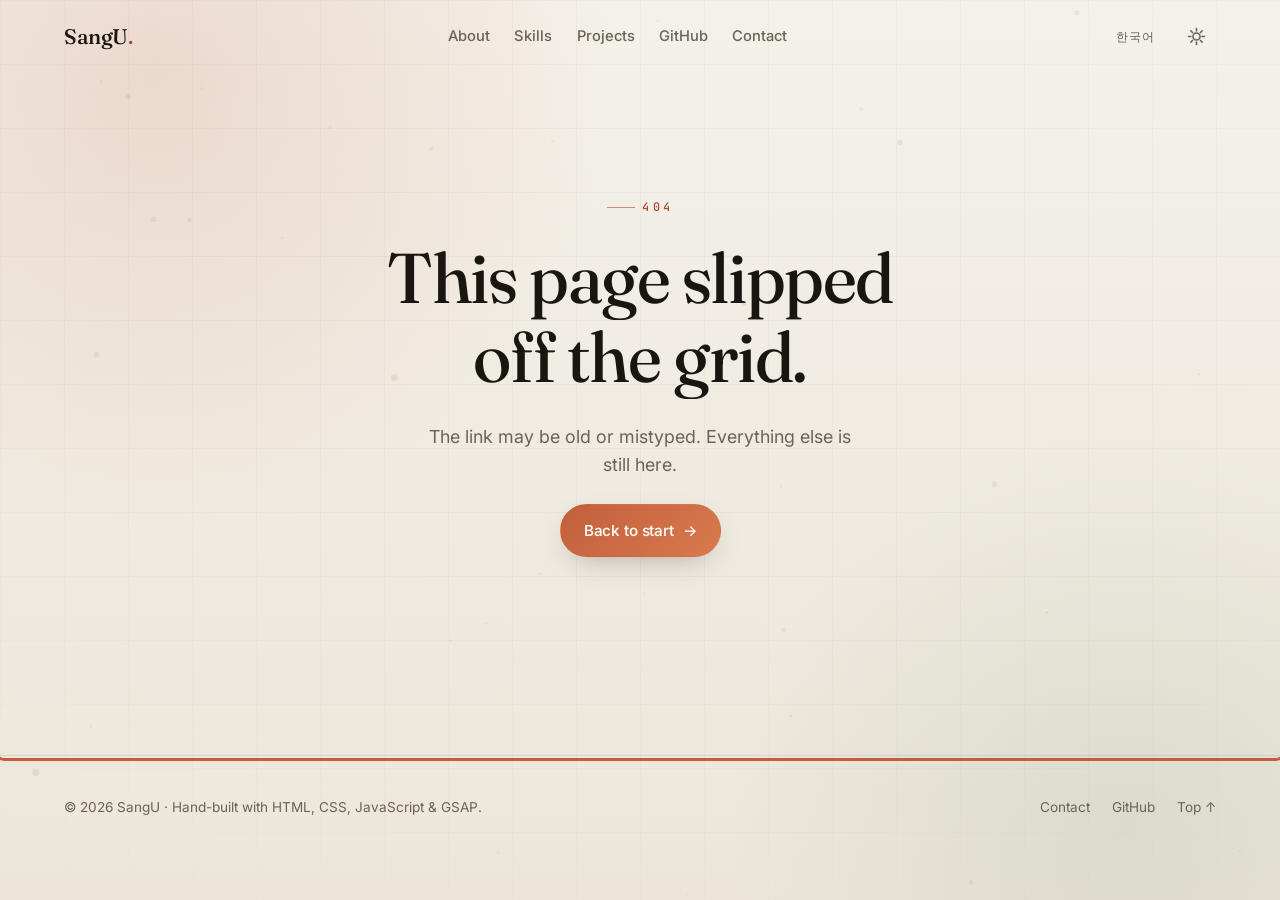
==== commit 52f1b0dd: "Consolidate multi-page routes into a single scrolling page - Merge /about, /skills, /projects, /proj" ====
--- a/index.html
+++ b/index.html
@@ -69,11 +69,11 @@
     <div class="shell--wide shell nav-row">
       <a class="brand" href="/" data-route aria-label="SangU — home">SangU<b>.</b></a>
       <nav class="nav-links" aria-label="Primary" id="primary-nav">
-        <a href="/about" data-route data-i18n="nav.about">About</a>
-        <a href="/skills" data-route data-i18n="nav.skills">Skills</a>
-        <a href="/projects" data-route data-i18n="nav.projects">Projects</a>
+        <a href="/#about" data-i18n="nav.about">About</a>
+        <a href="/#skills" data-i18n="nav.skills">Skills</a>
+        <a href="/#projects" data-i18n="nav.projects">Projects</a>
         <a href="/github" data-route data-i18n="nav.github">GitHub</a>
-        <a href="/contact" data-route data-i18n="nav.contact">Contact</a>
+        <a href="/#contact" data-i18n="nav.contact">Contact</a>
       </nav>
       <div class="header-tools">
         <button class="icon-btn lang-btn" id="lang-btn" type="button">
@@ -91,11 +91,11 @@
   </header>
 
   <nav class="mobile-nav" id="mobile-nav" aria-label="Mobile">
-    <a href="/about" data-route data-i18n="nav.about" style="--i:0">About</a>
-    <a href="/skills" data-route data-i18n="nav.skills" style="--i:1">Skills</a>
-    <a href="/projects" data-route data-i18n="nav.projects" style="--i:2">Projects</a>
+    <a href="/#about" data-i18n="nav.about" style="--i:0">About</a>
+    <a href="/#skills" data-i18n="nav.skills" style="--i:1">Skills</a>
+    <a href="/#projects" data-i18n="nav.projects" style="--i:2">Projects</a>
     <a href="/github" data-route data-i18n="nav.github" style="--i:3">GitHub</a>
-    <a href="/contact" data-route data-i18n="nav.contact" style="--i:4">Contact</a>
+    <a href="/#contact" data-i18n="nav.contact" style="--i:4">Contact</a>
   </nav>
 
   <main id="main" tabindex="-1"></main>
@@ -104,7 +104,7 @@
     <div class="shell footer-row">
       <span data-i18n-html="footer.built">© <span id="year"></span> SangU · Hand-built with HTML, CSS, JavaScript &amp; GSAP.</span>
       <div class="footer-links">
-        <a href="/contact" data-route data-i18n="footer.contact">Contact</a>
+        <a href="/#contact" data-i18n="footer.contact">Contact</a>
         <a href="https://github.com/Heesi-ong" target="_blank" rel="noopener noreferrer" data-i18n="footer.github">GitHub</a>
         <a href="#top" data-i18n="footer.top">Top ↑</a>
       </div>
@@ -112,6 +112,8 @@
   </footer>
 
   <!-- ================= route templates ================= -->
+  <!-- The home route is one continuous page. The navbar scrolls between its
+       sections; only GitHub is a separate route. -->
   <template id="t-home">
     <section class="hero" id="top">
       <div class="shell--wide shell hero-grid">
@@ -120,8 +122,8 @@
           <h1 class="display" data-split data-i18n-html="hero.title">Ideas, built to be&nbsp;<em>relied on</em>.</h1>
           <p class="lede" data-anim="fade" data-i18n="hero.lede">I design and build web applications end to end — clear interfaces, dependable APIs, data models that hold up.</p>
           <div class="hero-actions" data-anim="fade">
-            <a class="btn btn--primary" href="/projects" data-route data-magnetic><span data-i18n="hero.cta1">See the work</span><span class="arrow" aria-hidden="true">↓</span></a>
-            <a class="btn btn--ghost" href="https://github.com/Heesi-ong" target="_blank" rel="noopener noreferrer" data-magnetic><span data-i18n="hero.cta2">GitHub</span><span class="arrow" aria-hidden="true">↗</span></a>
+            <a class="btn btn--primary" href="/#projects" data-magnetic><span data-i18n="hero.cta1">See the work</span><span class="arrow" aria-hidden="true">↓</span></a>
+            <a class="btn btn--ghost" href="/github" data-route data-magnetic><span data-i18n="hero.cta2">GitHub</span><span class="arrow" aria-hidden="true">→</span></a>
           </div>
         </div>
         <aside class="hero-card glass" data-anim="right" data-tilt>
@@ -145,41 +147,41 @@
       </div>
     </div>
 
-    <section class="section">
+    <section class="section section--tight">
       <div class="shell--wide shell">
         <div class="sec-head sec-head--split">
           <div class="stack-sm">
             <p class="eyebrow" data-i18n="explore.eyebrow">Explore</p>
             <h2 class="h-xl" data-split data-i18n="explore.title">Five ways in.</h2>
           </div>
-          <p class="lede" data-anim="fade" data-i18n="explore.lede">The home page is a hub. Each route goes deep on one part of the story — start wherever you want.</p>
+          <p class="lede" data-anim="fade" data-i18n="explore.lede">The whole story lives on one page — jump straight to the part you want. GitHub opens on its own.</p>
         </div>
         <div class="explore">
-          <a class="explore-card glass" data-route href="/about" data-tilt data-anim="fade">
+          <a class="explore-card glass" href="/#about" data-tilt data-anim="fade">
             <span class="idx">01</span>
             <h3 data-i18n="nav.about">About</h3>
             <p data-i18n="explore.about">How I decide what to build and how to build it.</p>
             <span class="go" data-i18n="explore.go">Open<span class="arrow" aria-hidden="true">→</span></span>
           </a>
-          <a class="explore-card glass" data-route href="/skills" data-tilt data-anim="fade">
+          <a class="explore-card glass" href="/#skills" data-tilt data-anim="fade">
             <span class="idx">02</span>
             <h3 data-i18n="nav.skills">Skills</h3>
             <p data-i18n="explore.skills">Tools grouped by the job they do — not a wall of logos.</p>
             <span class="go" data-i18n="explore.go">Open<span class="arrow" aria-hidden="true">→</span></span>
           </a>
-          <a class="explore-card glass" data-route href="/projects" data-tilt data-anim="fade">
+          <a class="explore-card glass" href="/#projects" data-tilt data-anim="fade">
             <span class="idx">03</span>
             <h3 data-i18n="nav.projects">Projects</h3>
             <p data-i18n="explore.projects">Case studies: the problem, the decisions, the trade-offs.</p>
             <span class="go" data-i18n="explore.go">Open<span class="arrow" aria-hidden="true">→</span></span>
           </a>
-          <a class="explore-card glass" data-route href="/github" data-tilt data-anim="fade">
+          <a class="explore-card glass" href="/github" data-route data-tilt data-anim="fade">
             <span class="idx">04</span>
             <h3 data-i18n="nav.github">GitHub</h3>
             <p data-i18n="explore.github">Live public profile and recent repositories.</p>
             <span class="go" data-i18n="explore.go">Open<span class="arrow" aria-hidden="true">→</span></span>
           </a>
-          <a class="explore-card glass" data-route href="/contact" data-tilt data-anim="fade">
+          <a class="explore-card glass" href="/#contact" data-tilt data-anim="fade">
             <span class="idx">05</span>
             <h3 data-i18n="nav.contact">Contact</h3>
             <p data-i18n="explore.contact">Tell me what problem you are trying to solve.</p>
@@ -189,26 +191,13 @@
       </div>
     </section>
 
-    <section class="section section--tight">
-      <div class="shell--wide shell">
-        <div class="sec-head">
-          <p class="eyebrow" data-i18n="projects.eyebrow">Selected work</p>
-          <h2 class="h-xl" data-split data-i18n="home.projTitle">Two things running in the world.</h2>
-        </div>
-        <div class="project-list" id="home-projects"></div>
-        <p class="mt-l" data-anim="fade"><a class="project-link" href="/projects" data-route><span data-i18n="home.allProjects">All projects</span><span class="arrow" aria-hidden="true">→</span></a></p>
-      </div>
-    </section>
-  </template>
-
-  <template id="t-about">
-    <section class="section" id="top">
+    <section class="section" id="about">
       <div class="shell--wide shell">
         <div class="sec-head"><p class="eyebrow" data-i18n="about.eyebrow">01 — About</p></div>
         <div class="about-grid">
           <div class="about-figure glass" data-tilt data-anim="left" id="about-art-slot"></div>
           <div class="about-copy">
-            <h1 class="h-xl" data-split data-i18n="about.lead">I care more about solving the right problem than reaching for the newest tool.</h1>
+            <h2 class="h-xl" data-split data-i18n="about.lead">I care more about solving the right problem than reaching for the newest tool.</h2>
             <p data-anim="fade" data-i18n="about.p1">I start from what a user is actually struggling with, then pick the simplest maintainable way through it. The goal is code the next developer can read without a walkthrough.</p>
             <p data-anim="fade" data-i18n="about.p2">Frontend is React and TypeScript; backend is Django with PostgreSQL. Right now I am extending into realtime collaboration with WebSockets, Django Channels, and Redis.</p>
             <div class="principles">
@@ -220,16 +209,13 @@
         </div>
       </div>
     </section>
-    <div class="shell" data-pager data-prev="/" data-next="/skills"></div>
-  </template>
-
-  <template id="t-skills">
-    <section class="section" id="top">
+
+    <section class="section section--tight" id="skills">
       <div class="shell--wide shell">
         <div class="sec-head sec-head--split">
           <div class="stack-sm">
             <p class="eyebrow" data-i18n="skills.eyebrow">02 — Skills</p>
-            <h1 class="h-xl" data-split data-i18n="skills.title">Tools chosen for the problem.</h1>
+            <h2 class="h-xl" data-split data-i18n="skills.title">Tools chosen for the problem.</h2>
           </div>
           <p class="lede" data-anim="fade" data-i18n="skills.lede">Grouped by the role each one plays. Scroll sideways.</p>
         </div>
@@ -238,23 +224,66 @@
         <div class="skills-track" id="skills-track"></div>
       </div>
     </section>
-    <div class="shell" data-pager data-prev="/about" data-next="/projects"></div>
-  </template>
-
-  <template id="t-projects">
-    <section class="section" id="top">
+
+    <section class="section" id="projects">
       <div class="shell--wide shell">
         <div class="sec-head sec-head--split">
           <div class="stack-sm">
             <p class="eyebrow" data-i18n="projects.eyebrow">03 — Selected work</p>
-            <h1 class="h-xl" data-split data-i18n="projects.title">Problems, decisions, outcomes.</h1>
+            <h2 class="h-xl" data-split data-i18n="projects.title">Problems, decisions, outcomes.</h2>
           </div>
           <p class="lede" data-anim="fade" data-i18n="projects.lede">Each project is written up as a case study, not a feature list.</p>
         </div>
-        <div class="project-list" id="all-projects"></div>
-      </div>
-    </section>
-    <div class="shell" data-pager data-prev="/skills" data-next="/github"></div>
+        <div class="project-list" id="home-projects"></div>
+      </div>
+
+      <div class="shell--narrow shell case case--inline" id="project-community">
+        <p class="eyebrow" data-i18n="community.eyebrow">Case study · In development</p>
+        <h3 class="case-title" data-split data-i18n="projects.p1.title">Review-based content community</h3>
+        <p class="case-summary" data-anim="fade" data-i18n="community.summary">A full-stack community where people review books, films, and series, find recommendations through shared taste, and talk about them in real time.</p>
+        <div class="case-hero glass" data-anim="scale" id="community-art-slot"></div>
+        <div class="case-facts glass" data-anim="fade">
+          <div class="case-fact"><span data-i18n="case.role">Role</span><strong data-i18n="case.roleVal">Full-Stack Developer</strong></div>
+          <div class="case-fact"><span data-i18n="case.stack">Stack</span><strong>Django · React · PostgreSQL</strong></div>
+          <div class="case-fact"><span data-i18n="case.status">Status</span><strong data-i18n="projects.p1.status">In development</strong></div>
+          <div class="case-fact"><span data-i18n="case.focus">Focus</span><strong data-i18n="community.focusVal">Discovery · Realtime</strong></div>
+        </div>
+        <div class="case-section" data-anim="fade"><h4 data-i18n="community.problemH">The problem</h4><p data-i18n="community.problemP">Ratings alone do not explain why someone liked a work, and broad recommendation systems ignore the context behind personal taste.</p></div>
+        <div class="case-section" data-anim="fade"><h4 data-i18n="community.approachH">The approach</h4><p data-i18n="community.approachP">Reviews are the primary signal. Structured ratings are tied to written context, and discovery is not separated from discussion.</p></div>
+        <div class="case-section" data-anim="fade"><h4 data-i18n="community.techH">Technical direction</h4><p data-i18n="community.techP">Django and PostgreSQL own the domain model and API. React delivers browsing; Django Channels and Redis are being evaluated for connection state and live chat.</p></div>
+        <div class="case-section" data-anim="fade"><h4 data-i18n="community.tradeH">Current trade-off</h4><p data-i18n="community.tradeP">A reliable review and discovery flow ships first. Realtime features land only once their failure and reconnection states are defined.</p></div>
+      </div>
+
+      <div class="shell--narrow shell case case--inline" id="project-cloud">
+        <p class="eyebrow" data-i18n="cloud.eyebrow">Case study · Live service</p>
+        <h3 class="case-title" data-split data-i18n="projects.p2.title">SangU Cloud</h3>
+        <p class="case-summary" data-anim="fade" data-i18n="cloud.summary">A private cloud file manager running on a Raspberry Pi, reachable only from trusted devices on a Tailscale tailnet.</p>
+        <div class="case-hero glass" data-anim="scale" id="cloud-art-slot"></div>
+        <div class="case-facts glass" data-anim="fade">
+          <div class="case-fact"><span data-i18n="case.role">Role</span><strong data-i18n="case.roleVal">Full-Stack Developer</strong></div>
+          <div class="case-fact"><span data-i18n="case.stack">Stack</span><strong>Node.js · nginx · Raspberry Pi</strong></div>
+          <div class="case-fact"><span data-i18n="case.status">Status</span><strong data-i18n="projects.p2.status">Live</strong></div>
+          <div class="case-fact"><span data-i18n="case.focus">Focus</span><strong data-i18n="cloud.focusVal">File ops · Deployment</strong></div>
+        </div>
+        <div class="case-section" data-anim="fade"><h4 data-i18n="cloud.problemH">The problem</h4><p data-i18n="cloud.problemP">I wanted a small cloud service on hardware I own, with files reachable from the browser, without paying a storage platform for basic personal workflows.</p></div>
+        <div class="case-section" data-anim="fade"><h4 data-i18n="cloud.approachH">The approach</h4><p data-i18n="cloud.approachP">The interface stays focused on upload, folders, preview, download, rename, delete. nginx forwards only tailnet traffic to the Node.js app; Tailscale gives encrypted access without exposing the service publicly.</p></div>
+        <div class="case-section" data-anim="fade"><h4 data-i18n="cloud.techH">Technical direction</h4><p data-i18n="cloud.techP">Node.js handles session-aware file operations, systemd keeps the service up, nginx enforces the tailnet-only route, and Tailscale provides the private network path.</p></div>
+        <div class="case-section" data-anim="fade"><h4 data-i18n="cloud.tradeH">Current trade-off</h4><p data-i18n="cloud.tradeP">Server-owned storage and private access over public-sharing convenience. Only approved tailnet devices can open the running service.</p></div>
+      </div>
+    </section>
+
+    <section class="section" id="contact">
+      <div class="shell--narrow shell contact-block">
+        <p class="eyebrow" data-i18n="contact.eyebrow">05 — Contact</p>
+        <h2 class="contact-title" data-split data-i18n="contact.title">Let's build something useful.</h2>
+        <p class="lede" data-anim="fade" data-i18n="contact.lede">I am open to full-stack roles and practical web projects. Tell me what problem you are trying to solve.</p>
+        <a class="contact-mail" href="mailto:ehtkddn123@gmail.com" data-anim="fade" data-magnetic>ehtkddn123@gmail.com</a>
+        <div class="contact-actions" data-anim="fade">
+          <a class="btn btn--primary" href="mailto:ehtkddn123@gmail.com" data-magnetic><span data-i18n="contact.email">Send an email</span><span class="arrow" aria-hidden="true">↗</span></a>
+          <a class="btn btn--ghost" href="https://github.com/Heesi-ong" target="_blank" rel="noopener noreferrer" data-magnetic><span data-i18n="contact.github">Visit GitHub</span><span class="arrow" aria-hidden="true">↗</span></a>
+        </div>
+      </div>
+    </section>
   </template>
 
   <template id="t-github">
@@ -278,71 +307,9 @@
             <ul class="repo-list" id="repo-list"><li class="gh-msg" data-i18n="github.loading">Loading recent public repositories…</li></ul>
           </section>
         </div>
-      </div>
-    </section>
-    <div class="shell" data-pager data-prev="/projects" data-next="/contact"></div>
-  </template>
-
-  <template id="t-contact">
-    <section class="section" id="top">
-      <div class="shell--narrow shell contact-block">
-        <p class="eyebrow" data-i18n="contact.eyebrow">05 — Contact</p>
-        <h1 data-split data-i18n="contact.title">Let's build something useful.</h1>
-        <p class="lede" data-anim="fade" data-i18n="contact.lede">I am open to full-stack roles and practical web projects. Tell me what problem you are trying to solve.</p>
-        <a class="contact-mail" href="mailto:ehtkddn123@gmail.com" data-anim="fade" data-magnetic>ehtkddn123@gmail.com</a>
-        <div class="contact-actions" data-anim="fade">
-          <a class="btn btn--primary" href="mailto:ehtkddn123@gmail.com" data-magnetic><span data-i18n="contact.email">Send an email</span><span class="arrow" aria-hidden="true">↗</span></a>
-          <a class="btn btn--ghost" href="https://github.com/Heesi-ong" target="_blank" rel="noopener noreferrer" data-magnetic><span data-i18n="contact.github">Visit GitHub</span><span class="arrow" aria-hidden="true">↗</span></a>
-        </div>
-      </div>
-    </section>
-    <div class="shell" data-pager data-prev="/github" data-next="/"></div>
-  </template>
-
-  <template id="t-project-community">
-    <section class="section" id="top">
-      <div class="shell--narrow shell case">
-        <a class="case-back" href="/projects" data-route>←<span data-i18n="case.back">Back to projects</span></a>
-        <p class="eyebrow" data-i18n="community.eyebrow">Case study · In development</p>
-        <h1 data-split data-i18n="projects.p1.title">Review-based content community</h1>
-        <p class="case-summary" data-anim="fade" data-i18n="community.summary">A full-stack community where people review books, films, and series, find recommendations through shared taste, and talk about them in real time.</p>
-        <div class="case-hero glass" data-anim="scale" id="community-art-slot"></div>
-        <div class="case-facts glass" data-anim="fade">
-          <div class="case-fact"><span data-i18n="case.role">Role</span><strong data-i18n="case.roleVal">Full-Stack Developer</strong></div>
-          <div class="case-fact"><span data-i18n="case.stack">Stack</span><strong>Django · React · PostgreSQL</strong></div>
-          <div class="case-fact"><span data-i18n="case.status">Status</span><strong data-i18n="projects.p1.status">In development</strong></div>
-          <div class="case-fact"><span data-i18n="case.focus">Focus</span><strong data-i18n="community.focusVal">Discovery · Realtime</strong></div>
-        </div>
-        <div class="case-section" data-anim="fade"><h3 data-i18n="community.problemH">The problem</h3><p data-i18n="community.problemP">Ratings alone do not explain why someone liked a work, and broad recommendation systems ignore the context behind personal taste.</p></div>
-        <div class="case-section" data-anim="fade"><h3 data-i18n="community.approachH">The approach</h3><p data-i18n="community.approachP">Reviews are the primary signal. Structured ratings are tied to written context, and discovery is not separated from discussion.</p></div>
-        <div class="case-section" data-anim="fade"><h3 data-i18n="community.techH">Technical direction</h3><p data-i18n="community.techP">Django and PostgreSQL own the domain model and API. React delivers browsing; Django Channels and Redis are being evaluated for connection state and live chat.</p></div>
-        <div class="case-section" data-anim="fade"><h3 data-i18n="community.tradeH">Current trade-off</h3><p data-i18n="community.tradeP">A reliable review and discovery flow ships first. Realtime features land only once their failure and reconnection states are defined.</p></div>
-      </div>
-    </section>
-    <div class="shell" data-pager data-prev="/projects" data-next="/projects/sangu-cloud"></div>
-  </template>
-
-  <template id="t-project-cloud">
-    <section class="section" id="top">
-      <div class="shell--narrow shell case">
-        <a class="case-back" href="/projects" data-route>←<span data-i18n="case.back">Back to projects</span></a>
-        <p class="eyebrow" data-i18n="cloud.eyebrow">Case study · Live service</p>
-        <h1 data-split data-i18n="projects.p2.title">SangU Cloud</h1>
-        <p class="case-summary" data-anim="fade" data-i18n="cloud.summary">A private cloud file manager running on a Raspberry Pi, reachable only from trusted devices on a Tailscale tailnet.</p>
-        <div class="case-hero glass" data-anim="scale" id="cloud-art-slot"></div>
-        <div class="case-facts glass" data-anim="fade">
-          <div class="case-fact"><span data-i18n="case.role">Role</span><strong data-i18n="case.roleVal">Full-Stack Developer</strong></div>
-          <div class="case-fact"><span data-i18n="case.stack">Stack</span><strong>Node.js · nginx · Raspberry Pi</strong></div>
-          <div class="case-fact"><span data-i18n="case.status">Status</span><strong data-i18n="projects.p2.status">Live</strong></div>
-          <div class="case-fact"><span data-i18n="case.focus">Focus</span><strong data-i18n="cloud.focusVal">File ops · Deployment</strong></div>
-        </div>
-        <div class="case-section" data-anim="fade"><h3 data-i18n="cloud.problemH">The problem</h3><p data-i18n="cloud.problemP">I wanted a small cloud service on hardware I own, with files reachable from the browser, without paying a storage platform for basic personal workflows.</p></div>
-        <div class="case-section" data-anim="fade"><h3 data-i18n="cloud.approachH">The approach</h3><p data-i18n="cloud.approachP">The interface stays focused on upload, folders, preview, download, rename, delete. nginx forwards only tailnet traffic to the Node.js app; Tailscale gives encrypted access without exposing the service publicly.</p></div>
-        <div class="case-section" data-anim="fade"><h3 data-i18n="cloud.techH">Technical direction</h3><p data-i18n="cloud.techP">Node.js handles session-aware file operations, systemd keeps the service up, nginx enforces the tailnet-only route, and Tailscale provides the private network path.</p></div>
-        <div class="case-section" data-anim="fade"><h3 data-i18n="cloud.tradeH">Current trade-off</h3><p data-i18n="cloud.tradeP">Server-owned storage and private access over public-sharing convenience. Only approved tailnet devices can open the running service.</p></div>
-      </div>
-    </section>
-    <div class="shell" data-pager data-prev="/projects/review-based-content-community" data-next="/github"></div>
+        <p class="mt-l" data-anim="fade"><a class="project-link" href="/" data-route><span class="arrow" aria-hidden="true">←</span><span data-i18n="github.backHome">Back to the main page</span></a></p>
+      </div>
+    </section>
   </template>
 
   <template id="t-404">
--- a/styles.css
+++ b/styles.css
@@ -239,6 +239,7 @@
 .section {
   position: relative;
   padding-block: clamp(88px, 14vh, 176px);
+  scroll-margin-top: calc(var(--header-h) + 24px);
 }
 .section--tight { padding-block: clamp(56px, 8vh, 104px); }
 
@@ -1025,7 +1026,8 @@
   place-items: center;
   padding-block: clamp(40px, 8vh, 90px);
 }
-.contact-block h1 { font-size: clamp(2.4rem, 6vw, 4.4rem); }
+.contact-block h1,
+.contact-block h2 { font-size: clamp(2.4rem, 6vw, 4.4rem); }
 .contact-block .lede { text-align: center; max-width: 40ch; }
 .contact-actions { display: flex; flex-wrap: wrap; gap: 14px; justify-content: center; margin-top: 1em; }
 .contact-mail {
@@ -1053,7 +1055,10 @@
   color: var(--muted);
 }
 .case-back:hover { color: var(--accent-text); }
-.case h1 { font-size: clamp(2rem, 5vw, 3.4rem); }
+.case h1,
+.case-title { font-size: clamp(2rem, 5vw, 3.4rem); }
+/* Case studies inlined into the Projects section of the single page */
+.case--inline { margin-top: clamp(56px, 9vw, 120px); }
 .case-summary { font-size: clamp(1.1rem, 1.6vw, 1.4rem); color: var(--muted); line-height: 1.55; }
 .case-hero {
   border-radius: var(--radius-xl);
@@ -1078,7 +1083,8 @@
 .case-fact span { font-family: var(--font-mono); font-size: 0.72rem; letter-spacing: 0.08em; text-transform: uppercase; color: var(--faint); }
 .case-fact strong { font-weight: 550; color: var(--text-strong); }
 .case-section { display: grid; gap: 0.7em; }
-.case-section h3 { font-size: 1.4rem; }
+.case-section h3,
+.case-section h4 { font-size: 1.4rem; }
 .case-section p { color: var(--muted); }
 
 /* =============================================================================
@@ -1154,7 +1160,8 @@
 html:lang(ko) .hero h1 { max-width: 12ch; }
 html:lang(ko) .lede { word-break: keep-all; }
 html:lang(ko) p { word-break: keep-all; }
-html:lang(ko) .contact-block h1 { font-size: clamp(2rem, 5vw, 3.4rem); }
+html:lang(ko) .contact-block h1,
+html:lang(ko) .contact-block h2 { font-size: clamp(2rem, 5vw, 3.4rem); }
 
 /* =============================================================================
    Reduced motion / no-JS
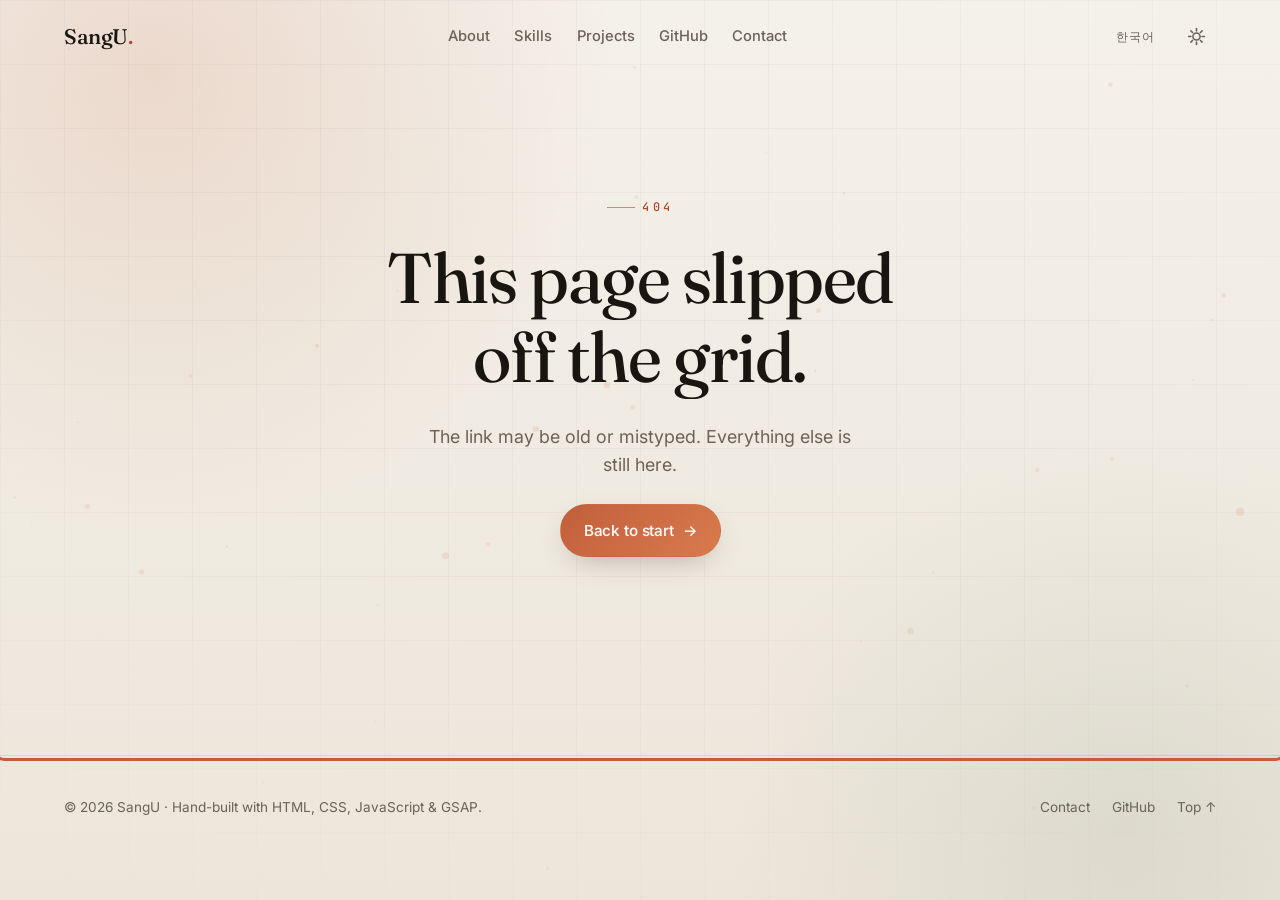
==== commit eeb8e8b8: "Add TeamFlow as a third project case study 기존 리뷰 커뮤니티/SangU Cloud와 같은 패턴(project card + 인라인 케이스 스터디 " ====
--- a/index.html
+++ b/index.html
@@ -270,6 +270,23 @@
         <div class="case-section" data-anim="fade"><h4 data-i18n="cloud.techH">Technical direction</h4><p data-i18n="cloud.techP">Node.js handles session-aware file operations, systemd keeps the service up, nginx enforces the tailnet-only route, and Tailscale provides the private network path.</p></div>
         <div class="case-section" data-anim="fade"><h4 data-i18n="cloud.tradeH">Current trade-off</h4><p data-i18n="cloud.tradeP">Server-owned storage and private access over public-sharing convenience. Only approved tailnet devices can open the running service.</p></div>
       </div>
+
+      <div class="shell--narrow shell case case--inline" id="project-teamflow">
+        <p class="eyebrow" data-i18n="teamflow.eyebrow">Case study · Live service</p>
+        <h3 class="case-title" data-split data-i18n="projects.p3.title">TeamFlow</h3>
+        <p class="case-summary" data-anim="fade" data-i18n="teamflow.summary">A team collaboration platform where Kanban tasks, comments, chat, and file uploads share one RBAC-backed workspace, with real-time notifications over SSE and chat over WebSocket.</p>
+        <div class="case-hero glass" data-anim="scale" id="teamflow-art-slot"></div>
+        <div class="case-facts glass" data-anim="fade">
+          <div class="case-fact"><span data-i18n="case.role">Role</span><strong data-i18n="case.roleVal">Full-Stack Developer</strong></div>
+          <div class="case-fact"><span data-i18n="case.stack">Stack</span><strong>Spring Boot · React · PostgreSQL</strong></div>
+          <div class="case-fact"><span data-i18n="case.status">Status</span><strong data-i18n="projects.p3.status">Live</strong></div>
+          <div class="case-fact"><span data-i18n="case.focus">Focus</span><strong data-i18n="teamflow.focusVal">Task management · Realtime</strong></div>
+        </div>
+        <div class="case-section" data-anim="fade"><h4 data-i18n="teamflow.problemH">The problem</h4><p data-i18n="teamflow.problemP">Team tools for tasks, chat, and files live in different apps, so context gets lost and there is no single place to see who changed what.</p></div>
+        <div class="case-section" data-anim="fade"><h4 data-i18n="teamflow.approachH">The approach</h4><p data-i18n="teamflow.approachP">One Spring Boot service owns projects, tasks, comments, and activity history behind RBAC, with a Kanban board as the shared surface everyone works from.</p></div>
+        <div class="case-section" data-anim="fade"><h4 data-i18n="teamflow.techH">Technical direction</h4><p data-i18n="teamflow.techP">Spring Boot and PostgreSQL hold the domain model behind JWT auth; SSE pushes notifications and WebSocket/STOMP drives chat, both backed by Redis for pub/sub and caching.</p></div>
+        <div class="case-section" data-anim="fade"><h4 data-i18n="teamflow.tradeH">Current trade-off</h4><p data-i18n="teamflow.tradeP">A single deployable stays easier to operate than splitting services early. Free-tier hosting (Render + Neon + Upstash) means a cold start after 15 minutes of inactivity.</p></div>
+      </div>
     </section>
 
     <section class="section" id="contact">
--- a/styles.css
+++ b/styles.css
@@ -277,8 +277,6 @@
   line-height: 0.98;
 }
 .h-xl { font-size: clamp(2.1rem, 4.6vw, 3.6rem); }
-.h-lg { font-size: clamp(1.7rem, 3vw, 2.5rem); }
-.h-md { font-size: clamp(1.25rem, 1.6vw, 1.6rem); line-height: 1.2; }
 
 .lede {
   font-size: clamp(1.05rem, 1.4vw, 1.32rem);
@@ -296,14 +294,6 @@
   transition: text-decoration-color 0.2s;
 }
 p a:not(.btn):hover { text-decoration-color: currentColor; }
-
-.visually-hidden {
-  position: absolute !important;
-  width: 1px; height: 1px;
-  padding: 0; margin: -1px;
-  overflow: hidden; clip: rect(0 0 0 0);
-  white-space: nowrap; border: 0;
-}
 
 /* =============================================================================
    Glass surface
@@ -630,7 +620,6 @@
   gap: 14px;
   margin-top: 2.2em;
 }
-.hero-line { overflow: hidden; display: block; }
 
 .hero-card {
   padding: clamp(22px, 3vw, 34px);
@@ -1046,15 +1035,6 @@
   gap: 2em;
   max-width: 780px;
 }
-.case-back {
-  display: inline-flex;
-  align-items: center;
-  gap: 8px;
-  font-family: var(--font-mono);
-  font-size: 0.8rem;
-  color: var(--muted);
-}
-.case-back:hover { color: var(--accent-text); }
 .case h1,
 .case-title { font-size: clamp(2rem, 5vw, 3.4rem); }
 /* Case studies inlined into the Projects section of the single page */
@@ -1088,22 +1068,6 @@
 .case-section p { color: var(--muted); }
 
 /* =============================================================================
-   Pagination
-   ========================================================================== */
-.pager {
-  display: flex;
-  justify-content: space-between;
-  gap: 16px;
-  padding-block: clamp(40px, 8vh, 90px);
-  border-top: 1px solid var(--glass-edge);
-}
-.pager a { display: grid; gap: 4px; padding: 14px 4px; }
-.pager a.next { text-align: right; }
-.pager span { font-family: var(--font-mono); font-size: 0.72rem; letter-spacing: 0.1em; text-transform: uppercase; color: var(--faint); }
-.pager a b { font-family: var(--font-display); font-size: 1.3rem; font-weight: 460; color: var(--text-strong); }
-.pager a:hover b { color: var(--accent-text); }
-
-/* =============================================================================
    Footer
    ========================================================================== */
 .site-footer {
@@ -1188,4 +1152,3 @@
    ========================================================================== */
 .stack-sm { display: grid; gap: 0.8em; }
 .mt-l { margin-top: 2.4em; }
-.center { text-align: center; }
